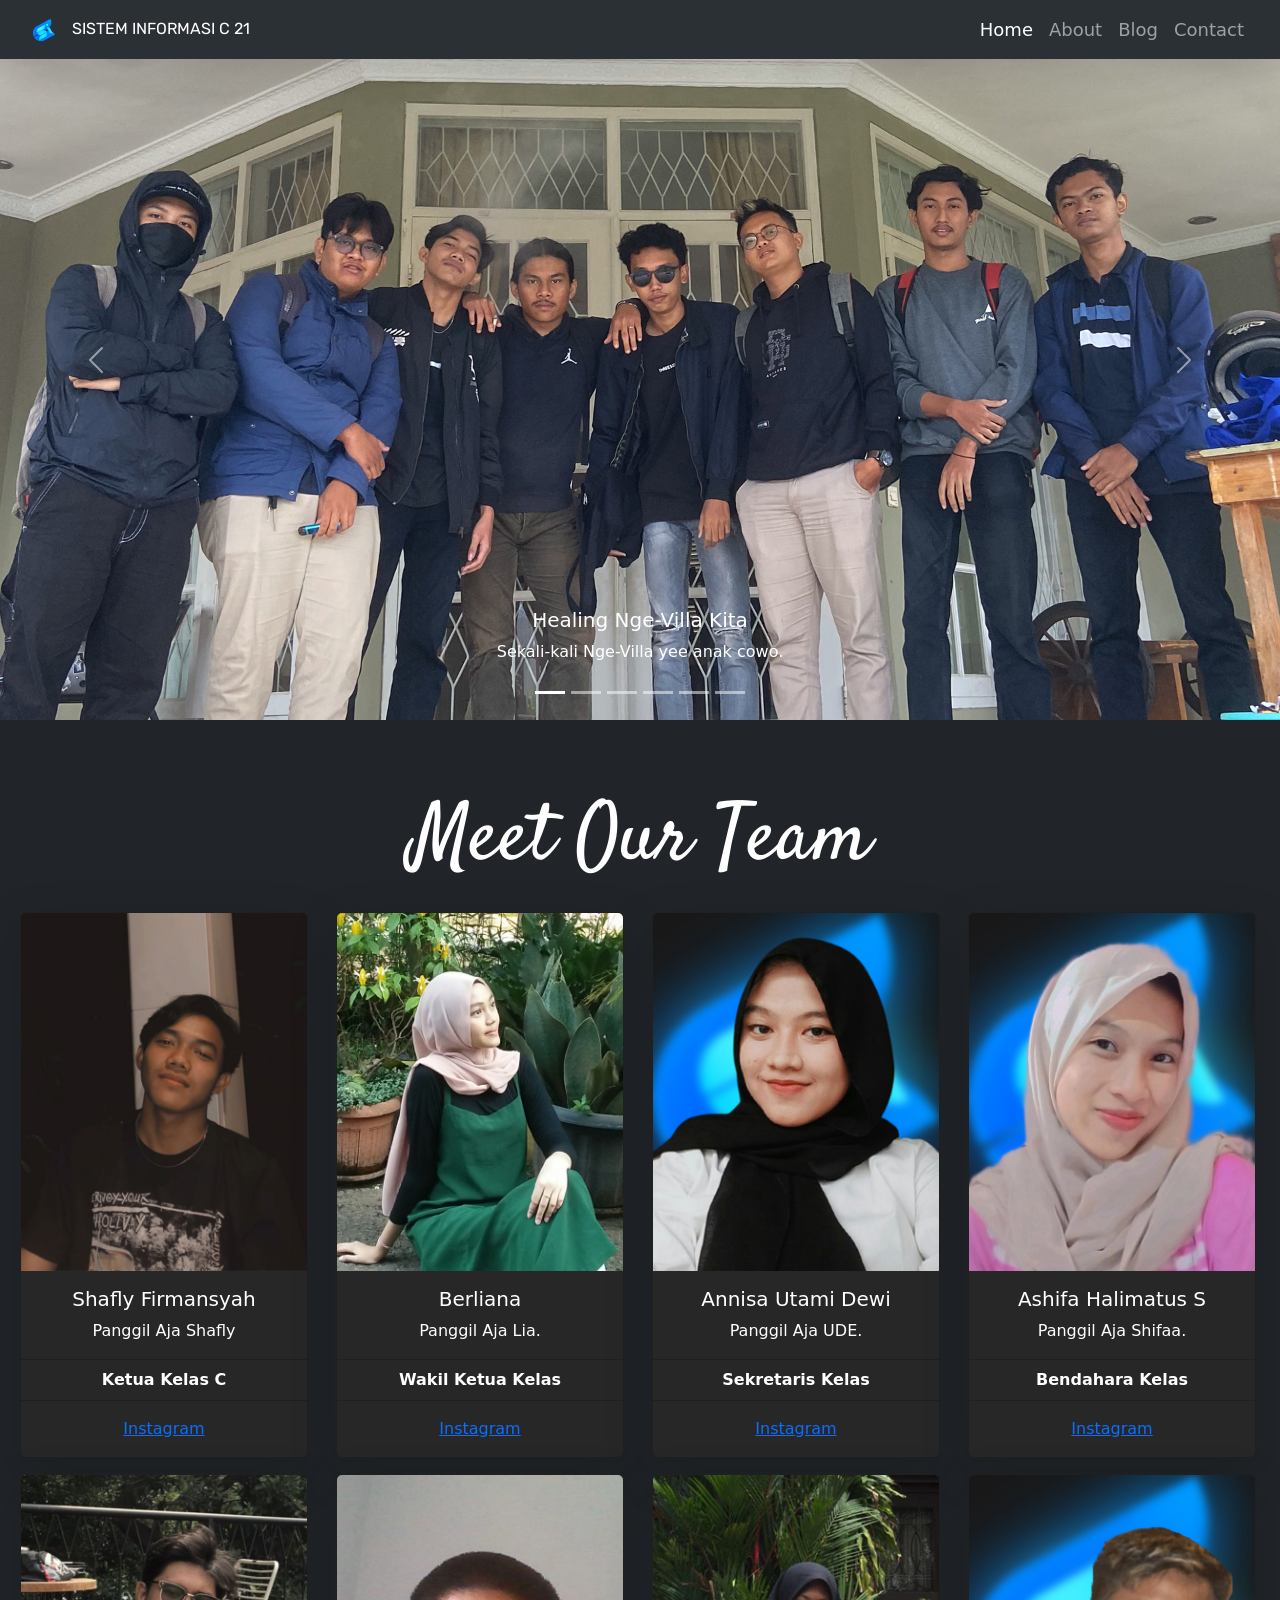
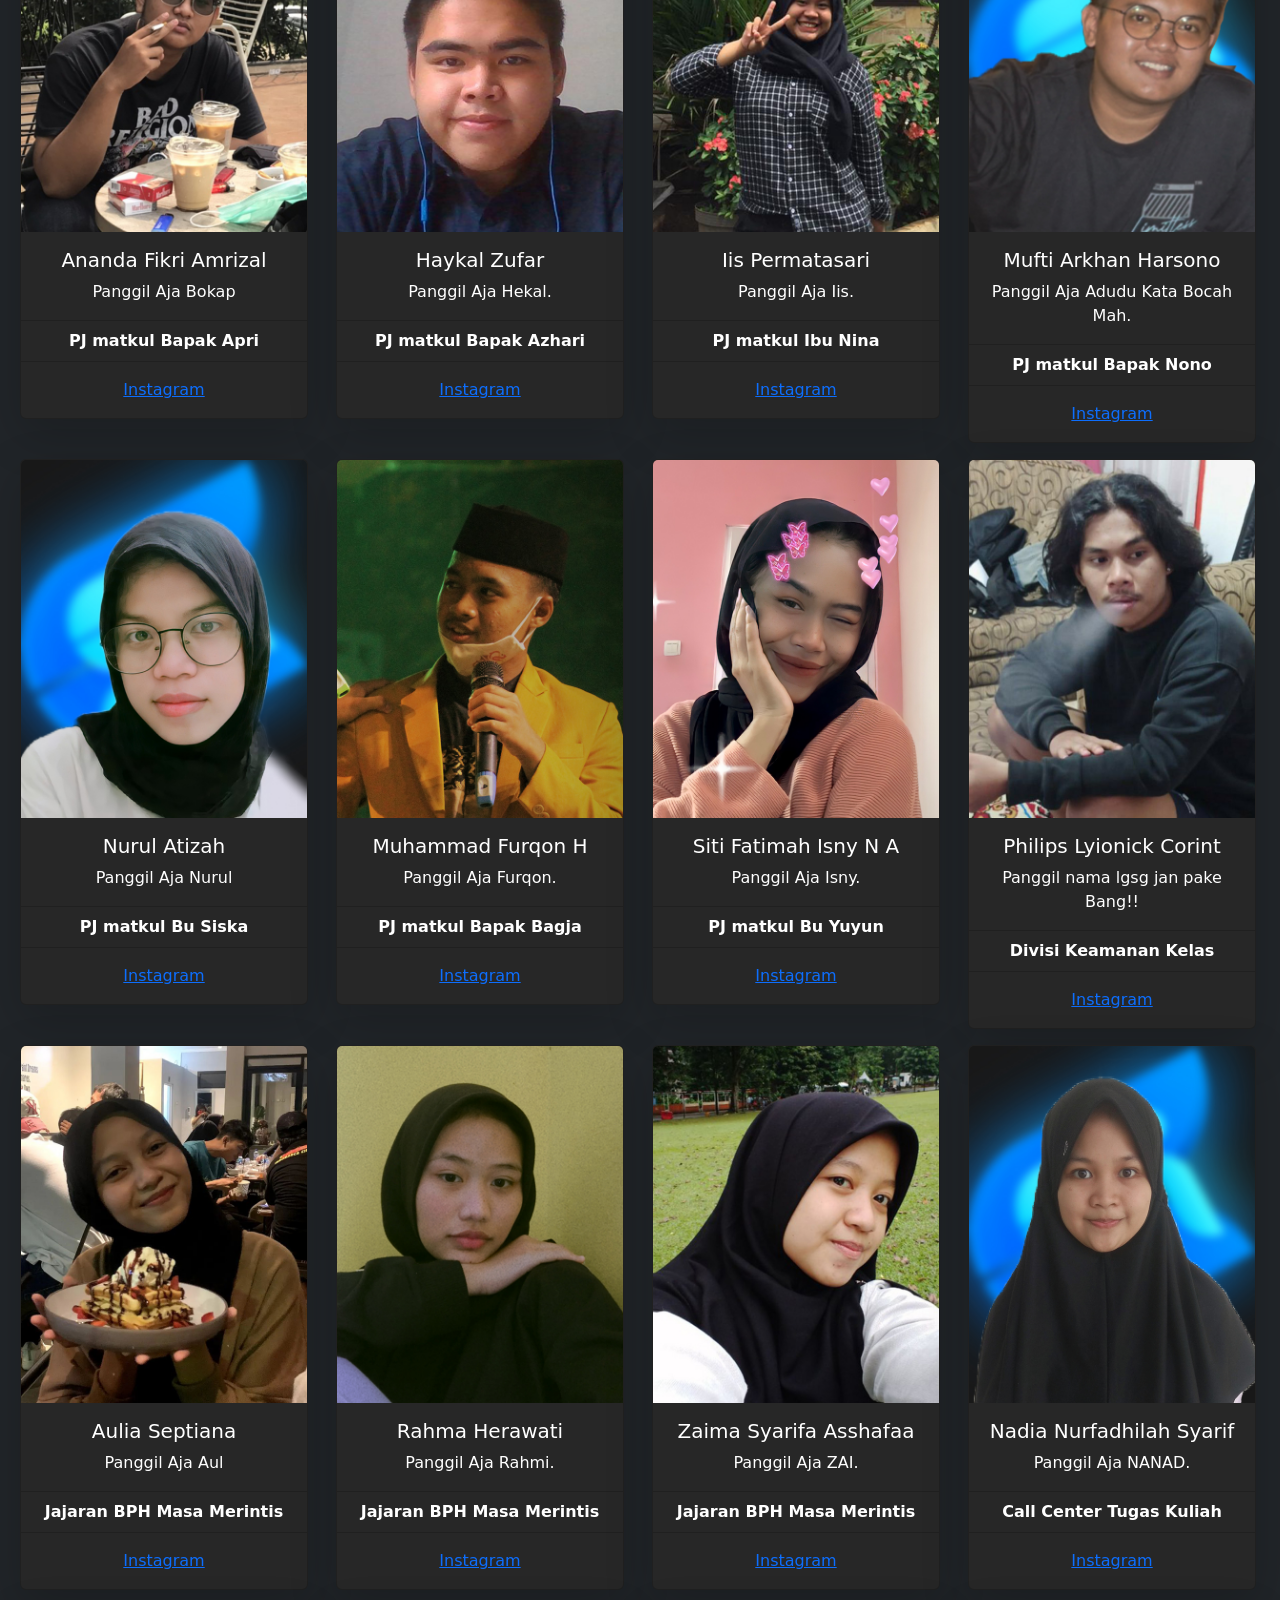
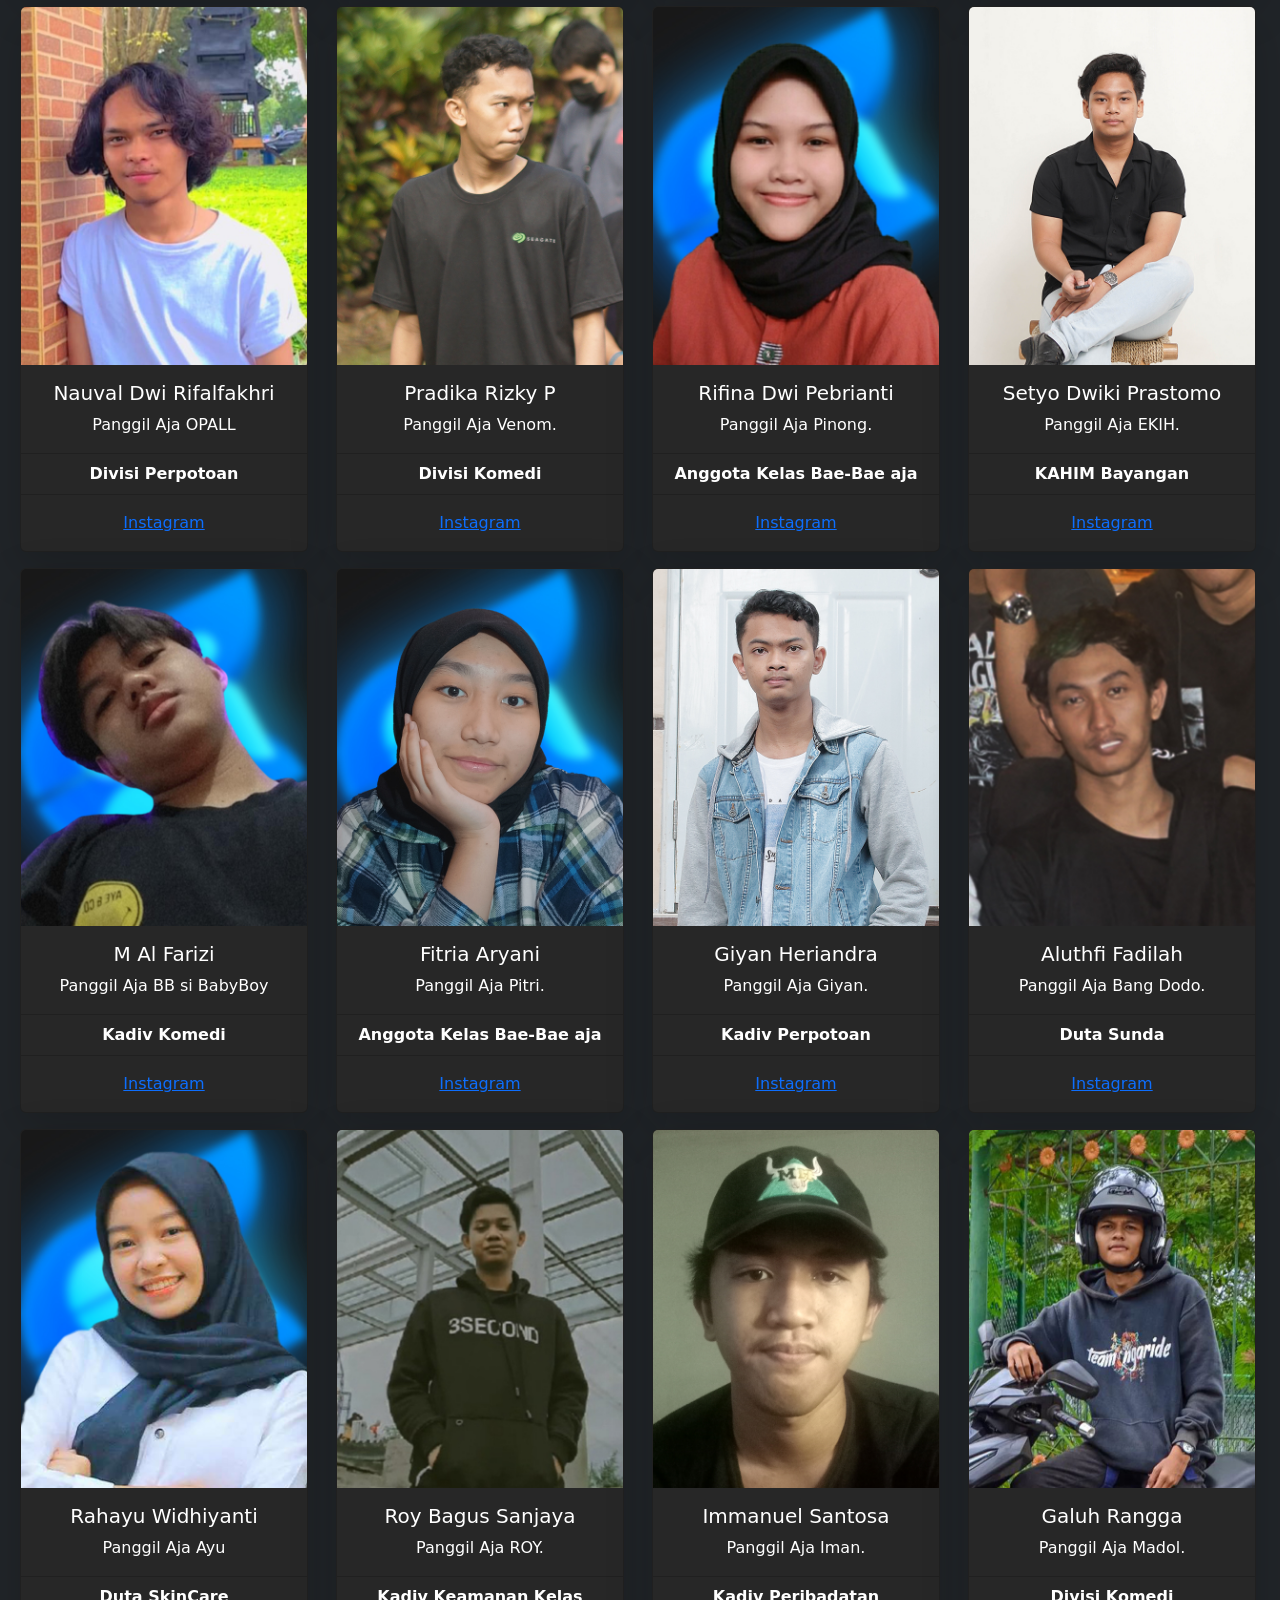
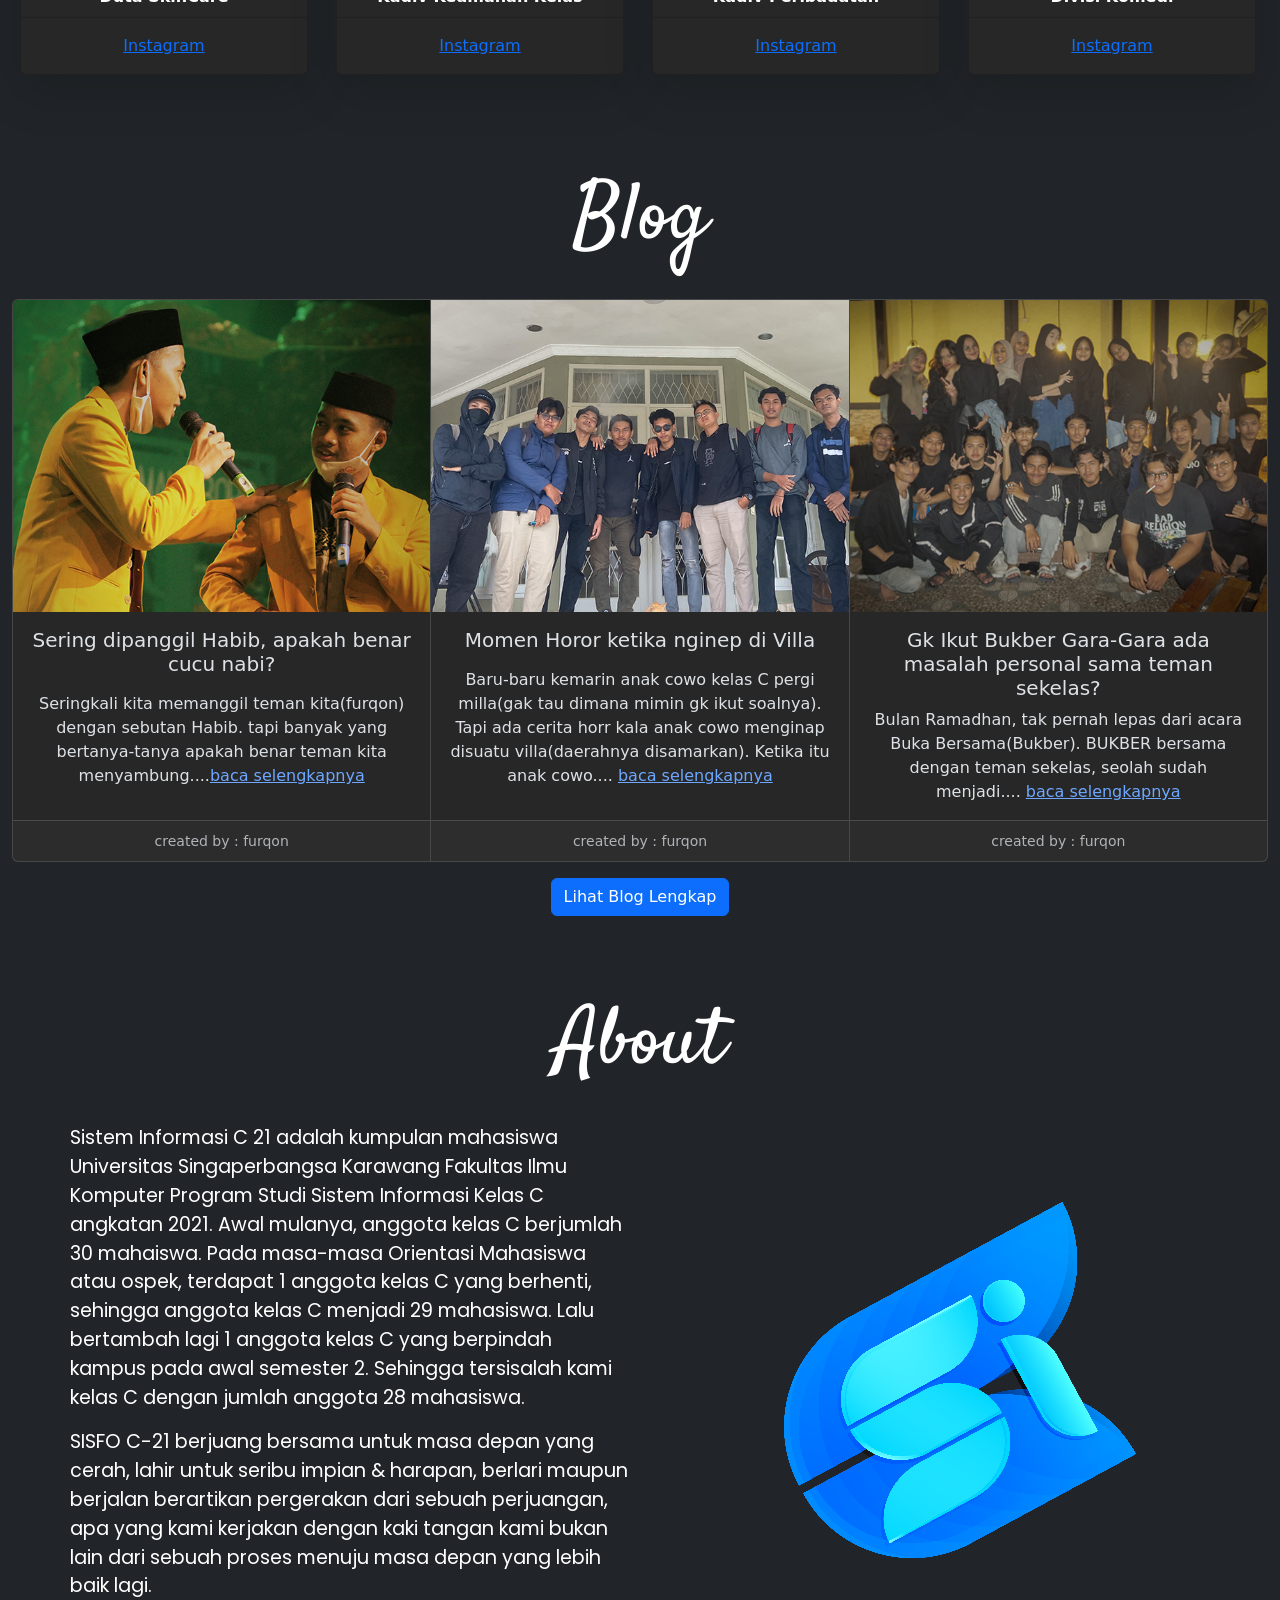
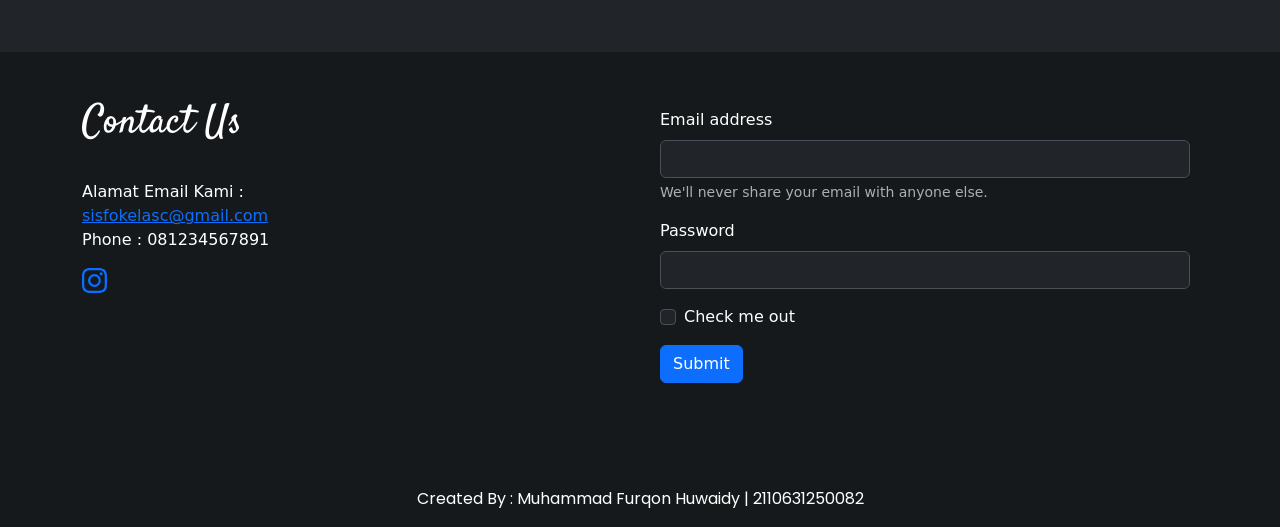
==== index.html @ 3fade098 "Update index.html" ====
<!doctype html>
<html lang="en">

<head>
  <meta charset="utf-8">
  <meta name="viewport" content="width=device-width, initial-scale=1">

  <!-- FAVICON -->
  <!-- <link rel="shortcut icon" href="assets/favicon.ico" type="image/x-icon"> -->
  <link rel="apple-touch-icon" sizes="180x180" href="assets/logo/apple-touch-icon.png">
  <link rel="icon" type="image/png" sizes="32x32" href="assets/logo/favicon-32x32.png">
  <link rel="icon" type="image/png" sizes="16x16" href="assets/logo/favicon-16x16.png">
  <link rel="manifest" href="assets/logo/site.webmanifest">

  <!-- font -->


  <title>SISFO C-21</title>
  <!-- CSS -->
  <link href="https://cdn.jsdelivr.net/npm/bootstrap@5.3.0-alpha3/dist/css/bootstrap.min.css" rel="stylesheet"
    integrity="sha384-KK94CHFLLe+nY2dmCWGMq91rCGa5gtU4mk92HdvYe+M/SXH301p5ILy+dN9+nJOZ" crossorigin="anonymous">
  <link rel="stylesheet" href="style.css">
</head>

<body>
  <!-- navbar -->
  <nav class="navbar navbar-expand-sm fixed-top bg-dark shadow-lg bg-body-tertiary" data-bs-theme="dark">
    <div class="container-fluid mx-3">
      <a class="navbar-brand gap-3" href="#">
        <img src="assets/logo/favicon-32x32.png" width="32" height="32" alt="" style="margin-right: 8px;">
        SISTEM INFORMASI C 21</a>
      <button class="navbar-toggler" type="button" data-bs-toggle="collapse" data-bs-target="#navbarNavAltMarkup"
        aria-controls="navbarNavAltMarkup" aria-expanded="false" aria-label="Toggle navigation">
        <span class="navbar-toggler-icon"></span>
      </button>
      <div class="collapse navbar-collapse" id="navbarNavAltMarkup">
        <div class="navbar-nav ms-auto">
          <a class="nav-link active" aria-current="page" href="index.html">Home</a>
          <a class="nav-link" href="#about">About</a>
          <a class="nav-link" href="#blog">Blog</a>
          <a class="nav-link" href="#contact">Contact</a>
        </div>
      </div>
    </div>
  </nav>

  <!-- HomePage Carousel -->
  <!-- Caroulse -->
  <div id="carouselExampleDark" class="carousel slide">
    <div class="carousel-indicators">
      <button type="button" data-bs-target="#carouselExampleDark" data-bs-slide-to="0" class="active"
        aria-current="true" aria-label="Slide 1"></button>
      <button type="button" data-bs-target="#carouselExampleDark" data-bs-slide-to="1" aria-label="Slide 2"></button>
      <button type="button" data-bs-target="#carouselExampleDark" data-bs-slide-to="2" aria-label="Slide 3"></button>
      <button type="button" data-bs-target="#carouselExampleDark" data-bs-slide-to="3" aria-label="Slide 4"></button>
      <button type="button" data-bs-target="#carouselExampleDark" data-bs-slide-to="4" aria-label="Slide 5"></button>
      <button type="button" data-bs-target="#carouselExampleDark" data-bs-slide-to="5" aria-label="Slide 6"></button>
    </div>
    <div class="carousel-inner">
      <div class="carousel-item active" data-bs-interval="10000">
        <img src="assets/DSC07233.jpg" class="d-block w-100" alt="...">
        <div class="carousel-caption d-none d-md-block">
          <h5>Bukber Kelas C Ramadhan 1444H</h5>
          <p>Jalin Siltaurrahiim di bulan yang suci.</p>
        </div>
      </div>

      <div class="carousel-item active" data-bs-interval="10000">
        <img src="assets/img-1.jpg" class="d-block w-100" alt="...">
        <div class="carousel-caption d-none d-md-block">
          <h5>Healing Nge-Villa Kita</h5>
          <p>Sekali-kali Nge-Villa yee anak cowo.</p>
        </div>
      </div>

      <div class="carousel-item" data-bs-interval="2000">
        <img src="assets/img-4.jpg" class="d-block w-100" alt="...">
        <div class="carousel-caption d-none d-md-block">
          <h5>Inagurasi</h5>
          <p>Hari-hari peng-akraban.</p>
        </div>
      </div>
      <div class="carousel-item">
        <img src="assets/img-3.jpg" class="d-block w-100" alt="...">
        <div class="carousel-caption d-none d-md-block">
          <h5>LKMM</h5>
          <p>Kepemimpinan Setyo Terlihat Pada Hari Itu.</p>
        </div>
      </div>
      <div class="carousel-item">
        <img src="assets/img-5.jpg" class="d-block w-100" alt="...">
        <div class="carousel-caption d-none d-md-block">
          <h5>LKMM</h5>
          <p>Pose Makan Ceritanya.</p>
        </div>
      </div>
      <div class="carousel-item">
        <img src="assets/img-6.jpg" class="d-block w-100" alt="...">
        <div class="carousel-caption d-none d-md-block">
          <h5>Senam Dulu Cees!!</h5>
          <p>Disini Dia(Roy) Sangat Menawan.</p>
        </div>
      </div>
    </div>
    <button class="carousel-control-prev" type="button" data-bs-target="#carouselExampleDark" data-bs-slide="prev">
      <span class="carousel-control-prev-icon" aria-hidden="true"></span>
      <span class="visually-hidden">Previous</span>
    </button>
    <button class="carousel-control-next" type="button" data-bs-target="#carouselExampleDark" data-bs-slide="next">
      <span class="carousel-control-next-icon" aria-hidden="true"></span>
      <span class="visually-hidden">Next</span>
    </button>
  </div>
  <!-- Akhir Carousel -->

  <!-- container jumlah anggota -->
  <div class="py-4 bg-dark text-white text-center">
    <!-- row-1 judul -->
    <div class="row mt-5">
      <div class="col-12">
        <h1 class="headline-font" style="font-size: 80px;">Meet Our Team</h1>
      </div>
    </div>

    <!-- row-2 Baris-1-Photo -->
    <div class="row  m-2">

      <div class="col-md-3 pt-2">
        <div class="card text-white shadow-lg" style="width: 18rem;">
          <img src="assets/shafly.jpg" class="card-img-top" alt="Shafly">
          <div class="card-body">
            <h5 class="card-title">Shafly Firmansyah</h5>
            <p class="card-text">Panggil Aja Shafly</p>
          </div>
          <ul class="list-group list-group-flush">
            <li class="list-group-item text-white"><strong>Ketua Kelas C</strong></li>
          </ul>
          <div class="card-body text-center">
            <a href="https://www.instagram.com/shaflyfrms_/" target="_blank" class="card-link">Instagram</a>
          </div>
        </div>
      </div>

      <div class="col-md-3 pt-2">
        <div class="card text-white shadow-lg" style="width: 18rem;">
          <img src="assets/lia.jpg" class="card-img-top" alt="Lia">
          <div class="card-body">
            <h5 class="card-title">Berliana</h5>
            <p class="card-text">Panggil Aja Lia.</p>
          </div>
          <ul class="list-group list-group-flush">
            <li class="list-group-item text-white"><strong>Wakil Ketua Kelas</strong></li>
          </ul>
          <div class="card-body">
            <a href="https://www.instagram.com/brliaa.na/" target="_blank" class="card-link">Instagram</a>
          </div>
        </div>
      </div>

      <div class="col-md-3 pt-2">
        <div class="card text-white shadow-lg" style="width: 18rem;">
          <img src="assets/ude.jpg" class="card-img-top" alt="ude">
          <div class="card-body">
            <h5 class="card-title">Annisa Utami Dewi</h5>
            <p class="card-text">Panggil Aja UDE.</p>
          </div>
          <ul class="list-group list-group-flush">
            <li class="list-group-item text-white"><strong>Sekretaris Kelas</strong></li>
          </ul>
          <div class="card-body">
            <a href="https://www.instagram.com/annisautmiii/" target="_blank" class="card-link">Instagram</a>
          </div>
        </div>
      </div>

      <div class="col-md-3 pt-2">
        <div class="card text-white shadow-lg" style="width: 18rem;">
          <img src="assets/shifa.jpg" class="card-img-top" alt="ude">
          <div class="card-body">
            <h5 class="card-title">Ashifa Halimatus S</h5>
            <p class="card-text">Panggil Aja Shifaa.</p>
          </div>
          <ul class="list-group list-group-flush">
            <li class="list-group-item text-white"><strong>Bendahara Kelas</strong></li>
          </ul>
          <div class="card-body">
            <a href="https://www.instagram.com/shifahls____/" target="_blank" class="card-link">Instagram</a>
          </div>
        </div>
      </div>




    </div>

    <!-- row 3 Baris-2-Photo -->
    <div class="row  m-2">
      <div class="col-md-3 pt-2">
        <div class="card text-white shadow-lg" style="width: 18rem;">
          <img src="assets/fikri.jpg" class="card-img-top" alt="Shafly">
          <div class="card-body">
            <h5 class="card-title">Ananda Fikri Amrizal</h5>
            <p class="card-text">Panggil Aja Bokap</p>
          </div>
          <ul class="list-group list-group-flush">
            <li class="list-group-item text-white"><strong>PJ matkul Bapak Apri</strong></li>
          </ul>
          <div class="card-body text-center">
            <a href="https://www.instagram.com/anandafikrii.a/" target="_blank" class="card-link">Instagram</a>
          </div>
        </div>
      </div>

      <div class="col-md-3 pt-2">
        <div class="card text-white shadow-lg" style="width: 18rem;">
          <img src="assets/hekal.jpg" class="card-img-top" alt="Lia">
          <div class="card-body">
            <h5 class="card-title">Haykal Zufar</h5>
            <p class="card-text">Panggil Aja Hekal.</p>
          </div>
          <ul class="list-group list-group-flush">
            <li class="list-group-item text-white"><strong>PJ matkul Bapak Azhari</strong></li>
          </ul>
          <div class="card-body">
            <a href="https://www.instagram.com/hzufarr/" target="_blank" class="card-link">Instagram</a>
          </div>
        </div>
      </div>

      <div class="col-md-3 pt-2">
        <div class="card text-white shadow-lg" style="width: 18rem;">
          <img src="assets/iis.jpg" class="card-img-top" alt="ude">
          <div class="card-body">
            <h5 class="card-title">Iis Permatasari</h5>
            <p class="card-text">Panggil Aja Iis.</p>
          </div>
          <ul class="list-group list-group-flush">
            <li class="list-group-item text-white"><strong>PJ matkul Ibu Nina</strong></li>
          </ul>
          <div class="card-body">
            <a href="https://www.instagram.com/_iisps/" target="_blank" class="card-link">Instagram</a>
          </div>
        </div>
      </div>

      <div class="col-md-3 pt-2">
        <div class="card text-white shadow-lg" style="width: 18rem;">
          <img src="assets/mufti.jpg" class="card-img-top" alt="mufti">
          <div class="card-body">
            <h5 class="card-title">Mufti Arkhan Harsono</h5>
            <p class="card-text">Panggil Aja Adudu Kata Bocah Mah.</p>
          </div>
          <ul class="list-group list-group-flush">
            <li class="list-group-item text-white"><strong>PJ matkul Bapak Nono</strong></li>
          </ul>
          <div class="card-body">
            <a href="https://www.instagram.com/muftiarkhan.h/" target="_blank" class="card-link">Instagram</a>
          </div>
        </div>
      </div>

    </div>

    <!-- Row 4 Baris-3-Photo -->
    <div class="row  m-2">

      <div class="col-md-3 pt-2">
        <div class="card text-white shadow-lg" style="width: 18rem;">
          <img src="assets/nurul.jpg" class="card-img-top" alt="nurul">
          <div class="card-body">
            <h5 class="card-title">Nurul Atizah</h5>
            <p class="card-text">Panggil Aja Nurul</p>
          </div>
          <ul class="list-group list-group-flush">
            <li class="list-group-item text-white"><strong>PJ matkul Bu Siska</strong></li>
          </ul>
          <div class="card-body text-center">
            <a href="https://www.instagram.com/nurulatizah_/" target="_blank" class="card-link">Instagram</a>
          </div>
        </div>
      </div>

      <div class="col-md-3 pt-2">
        <div class="card text-white shadow-lg" style="width: 18rem;">
          <img src="assets/furqon.jpg" class="card-img-top" alt="furqon">
          <div class="card-body">
            <h5 class="card-title">Muhammad Furqon H</h5>
            <p class="card-text">Panggil Aja Furqon.</p>
          </div>
          <ul class="list-group list-group-flush">
            <li class="list-group-item text-white"><strong>PJ matkul Bapak Bagja</strong></li>
          </ul>
          <div class="card-body">
            <a href="https://www.instagram.com/brliaa.na/" target="_blank" class="card-link">Instagram</a>
          </div>
        </div>
      </div>

      <div class="col-md-3 pt-2">
        <div class="card text-white shadow-lg" style="width: 18rem;">
          <img src="assets/isny.jpg" class="card-img-top" alt="isny">
          <div class="card-body">
            <h5 class="card-title">Siti Fatimah Isny N A</h5>
            <p class="card-text">Panggil Aja Isny.</p>
          </div>
          <ul class="list-group list-group-flush">
            <li class="list-group-item text-white"><strong>PJ matkul Bu Yuyun</strong></li>
          </ul>
          <div class="card-body">
            <a href="https://www.instagram.com/iz.sny/" target="_blank" class="card-link">Instagram</a>
          </div>
        </div>
      </div>

      <div class="col-md-3 pt-2">
        <div class="card text-white shadow-lg" style="width: 18rem;">
          <img src="assets/pilip.jpg" class="card-img-top" alt="philips">
          <div class="card-body">
            <h5 class="card-title">Philips Lyionick Corint</h5>
            <p class="card-text">Panggil nama lgsg jan pake Bang!!</p>
          </div>
          <ul class="list-group list-group-flush">
            <li class="list-group-item text-white"><strong>Divisi Keamanan Kelas</strong></li>
          </ul>
          <div class="card-body">
            <a href="https://www.instagram.com/philipslyionick/" target="_blank" class="card-link">Instagram</a>
          </div>
        </div>
      </div>

    </div>


    <!-- Row 5 Baris-4-Photo -->
    <div class="row  m-2">

      <div class="col-md-3 pt-2">
        <div class="card text-white shadow-lg" style="width: 18rem;">
          <img src="assets/aul.jpg" class="card-img-top" alt="aul">
          <div class="card-body">
            <h5 class="card-title">Aulia Septiana</h5>
            <p class="card-text">Panggil Aja Aul</p>
          </div>
          <ul class="list-group list-group-flush">
            <li class="list-group-item text-white"><strong>Jajaran BPH Masa Merintis</strong></li>
          </ul>
          <div class="card-body text-center">
            <a href="https://www.instagram.com/auliaasptnaa/" target="_blank" class="card-link">Instagram</a>
          </div>
        </div>
      </div>

      <div class="col-md-3 pt-2">
        <div class="card text-white shadow-lg" style="width: 18rem;">
          <img src="assets/rahma.jpg" class="card-img-top" alt="Rahma">
          <div class="card-body">
            <h5 class="card-title">Rahma Herawati</h5>
            <p class="card-text">Panggil Aja Rahmi.</p>
          </div>
          <ul class="list-group list-group-flush">
            <li class="list-group-item text-white"><strong>Jajaran BPH Masa Merintis</strong></li>
          </ul>
          <div class="card-body">
            <a href="https://www.instagram.com/rahma.her/" target="_blank" class="card-link">Instagram</a>
          </div>
        </div>
      </div>

      <div class="col-md-3 pt-2">
        <div class="card text-white shadow-lg" style="width: 18rem;">
          <img src="assets/zaima.jpg" class="card-img-top" alt="Zaima">
          <div class="card-body">
            <h5 class="card-title">Zaima Syarifa Asshafaa</h5>
            <p class="card-text">Panggil Aja ZAI.</p>
          </div>
          <ul class="list-group list-group-flush">
            <li class="list-group-item text-white"><strong>Jajaran BPH Masa Merintis</strong></li>
          </ul>
          <div class="card-body">
            <a href="https://www.instagram.com/zaima.syarifa/" target="_blank" class="card-link">Instagram</a>
          </div>
        </div>
      </div>

      <div class="col-md-3 pt-2">
        <div class="card text-white shadow-lg" style="width: 18rem;">
          <img src="assets/nadia.jpg" class="card-img-top" alt="nadia">
          <div class="card-body">
            <h5 class="card-title">Nadia Nurfadhilah Syarif</h5>
            <p class="card-text">Panggil Aja NANAD.</p>
          </div>
          <ul class="list-group list-group-flush">
            <li class="list-group-item text-white"><strong>Call Center Tugas Kuliah</strong></li>
          </ul>
          <div class="card-body">
            <a href="https://www.instagram.com/nadiasyarif2/" target="_blank" class="card-link">Instagram</a>
          </div>
        </div>
      </div>

    </div>


    <!-- Row 6 Baris-5-Photo -->
    <div class="row  m-2">

      <div class="col-md-3 pt-2">
        <div class="card text-white shadow-lg" style="width: 18rem;">
          <img src="assets/opal.jpg" class="card-img-top" alt="nauval">
          <div class="card-body">
            <h5 class="card-title">Nauval Dwi Rifalfakhri</h5>
            <p class="card-text">Panggil Aja OPALL</p>
          </div>
          <ul class="list-group list-group-flush">
            <li class="list-group-item text-white"><strong>Divisi Perpotoan</strong></li>
          </ul>
          <div class="card-body text-center">
            <a href="https://www.instagram.com/ovaldwi/" target="_blank" class="card-link">Instagram</a>
          </div>
        </div>
      </div>

      <div class="col-md-3 pt-2">
        <div class="card text-white shadow-lg" style="width: 18rem;">
          <img src="assets/dika.jpg" class="card-img-top" alt="Dika">
          <div class="card-body">
            <h5 class="card-title">Pradika Rizky P</h5>
            <p class="card-text">Panggil Aja Venom.</p>
          </div>
          <ul class="list-group list-group-flush">
            <li class="list-group-item text-white"><strong>Divisi Komedi</strong></li>
          </ul>
          <div class="card-body">
            <a href="https://www.instagram.com/pradikarzky/" target="_blank" class="card-link">Instagram</a>
          </div>
        </div>
      </div>

      <div class="col-md-3 pt-2">
        <div class="card text-white shadow-lg" style="width: 18rem;">
          <img src="assets/fina.jpg" class="card-img-top" alt="pinong">
          <div class="card-body">
            <h5 class="card-title">Rifina Dwi Pebrianti</h5>
            <p class="card-text">Panggil Aja Pinong.</p>
          </div>
          <ul class="list-group list-group-flush">
            <li class="list-group-item text-white"><strong>Anggota Kelas Bae-Bae aja</strong></li>
          </ul>
          <div class="card-body">
            <a href="https://www.instagram.com/vianaarf/" target="_blank" class="card-link">Instagram</a>
          </div>
        </div>
      </div>

      <div class="col-md-3 pt-2">
        <div class="card text-white shadow-lg" style="width: 18rem;">
          <img src="assets/eki.jpg" class="card-img-top" alt="eki">
          <div class="card-body">
            <h5 class="card-title">Setyo Dwiki Prastomo</h5>
            <p class="card-text">Panggil Aja EKIH.</p>
          </div>
          <ul class="list-group list-group-flush">
            <li class="list-group-item text-white"><strong>KAHIM Bayangan</strong></li>
          </ul>
          <div class="card-body">
            <a href="https://www.instagram.com/ekiiprastomo/" target="_blank" class="card-link">Instagram</a>
          </div>
        </div>
      </div>

    </div>


    <!-- Row 7 Baris-6-Photo -->
    <div class="row  m-2">

      <div class="col-md-3 pt-2">
        <div class="card text-white shadow-lg" style="width: 18rem;">
          <img src="assets/fizi.jpg" class="card-img-top" alt="fizi">
          <div class="card-body">
            <h5 class="card-title">M Al Farizi</h5>
            <p class="card-text">Panggil Aja BB si BabyBoy</p>
          </div>
          <ul class="list-group list-group-flush">
            <li class="list-group-item text-white"><strong>Kadiv Komedi</strong></li>
          </ul>
          <div class="card-body text-center">
            <a href="https://www.instagram.com/whosfarizi/" target="_blank" class="card-link">Instagram</a>
          </div>
        </div>
      </div>

      <div class="col-md-3 pt-2">
        <div class="card text-white shadow-lg" style="width: 18rem;">
          <img src="assets/fitri.jpg" class="card-img-top" alt="fitri">
          <div class="card-body">
            <h5 class="card-title">Fitria Aryani</h5>
            <p class="card-text">Panggil Aja Pitri.</p>
          </div>
          <ul class="list-group list-group-flush">
            <li class="list-group-item text-white"><strong>Anggota Kelas Bae-Bae aja</strong></li>
          </ul>
          <div class="card-body">
            <a href="https://www.instagram.com/fitriaaryani_/" target="_blank" class="card-link">Instagram</a>
          </div>
        </div>
      </div>

      <div class="col-md-3 pt-2">
        <div class="card text-white shadow-lg" style="width: 18rem;">
          <img src="assets/giyan.jpg" class="card-img-top" alt="giyan">
          <div class="card-body">
            <h5 class="card-title">Giyan Heriandra</h5>
            <p class="card-text">Panggil Aja Giyan.</p>
          </div>
          <ul class="list-group list-group-flush">
            <li class="list-group-item text-white"><strong>Kadiv Perpotoan</strong></li>
          </ul>
          <div class="card-body">
            <a href="https://www.instagram.com/giyanhs/" target="_blank" class="card-link">Instagram</a>
          </div>
        </div>
      </div>

      <div class="col-md-3 pt-2">
        <div class="card text-white shadow-lg" style="width: 18rem;">
          <img src="assets/alutfi.jpg" class="card-img-top" alt="alutfi">
          <div class="card-body">
            <h5 class="card-title">Aluthfi Fadilah</h5>
            <p class="card-text">Panggil Aja Bang Dodo.</p>
          </div>
          <ul class="list-group list-group-flush">
            <li class="list-group-item text-white"><strong>Duta Sunda</strong></li>
          </ul>
          <div class="card-body">
            <a href="https://www.instagram.com/aluthfif_/" target="_blank" class="card-link">Instagram</a>
          </div>
        </div>
      </div>

    </div>

    <!-- Row 8 Baris-7-Photo -->
    <div class="row  m-2">

      <div class="col-md-3 pt-2">
        <div class="card text-white shadow-lg" style="width: 18rem;">
          <img src="assets/ayu.jpg" class="card-img-top" alt="rahayu">
          <div class="card-body">
            <h5 class="card-title">Rahayu Widhiyanti</h5>
            <p class="card-text">Panggil Aja Ayu</p>
          </div>
          <ul class="list-group list-group-flush">
            <li class="list-group-item text-white"><strong>Duta SkinCare</strong></li>
          </ul>
          <div class="card-body text-center">
            <a href="https://www.instagram.com/raraadhyn/" target="_blank" class="card-link">Instagram</a>
          </div>
        </div>
      </div>

      <div class="col-md-3 pt-2">
        <div class="card text-white shadow-lg" style="width: 18rem;">
          <img src="assets/roy.jpg" class="card-img-top" alt="Roy">
          <div class="card-body">
            <h5 class="card-title">Roy Bagus Sanjaya</h5>
            <p class="card-text">Panggil Aja ROY.</p>
          </div>
          <ul class="list-group list-group-flush">
            <li class="list-group-item text-white"><strong>Kadiv Keamanan Kelas</strong></li>
          </ul>
          <div class="card-body">
            <a href="https://www.instagram.com/brliaa.na/" target="_blank" class="card-link">Instagram</a>
          </div>
        </div>
      </div>

      <div class="col-md-3 pt-2">
        <div class="card text-white shadow-lg" style="width: 18rem;">
          <img src="assets/iman.jpg" class="card-img-top" alt="iman">
          <div class="card-body">
            <h5 class="card-title">Immanuel Santosa</h5>
            <p class="card-text">Panggil Aja Iman.</p>
          </div>
          <ul class="list-group list-group-flush">
            <li class="list-group-item text-white"><strong>Kadiv Peribadatan</strong></li>
          </ul>
          <div class="card-body">
            <a href="https://www.instagram.com/elnuel_/" target="_blank" class="card-link">Instagram</a>
          </div>
        </div>
      </div>

      <div class="col-md-3 pt-2">
        <div class="card text-white shadow-lg" style="width: 18rem;">
          <img src="assets/galuh.jpg" class="card-img-top" alt="galuh">
          <div class="card-body">
            <h5 class="card-title">Galuh Rangga</h5>
            <p class="card-text">Panggil Aja Madol.</p>
          </div>
          <ul class="list-group list-group-flush">
            <li class="list-group-item text-white"><strong>Divisi Komedi</strong></li>
          </ul>
          <div class="card-body">
            <a href="https://www.instagram.com/galuhrg_/" target="_blank" class="card-link">Instagram</a>
          </div>
        </div>
      </div>




    </div>

  </div>
  <!-- Akhir Meet Our Team -->

  <!-- BLOG -->
  <div class="container-fluid text-center text-white blog bg-body py-6" data-bs-theme="dark" id="blog">
    <h1 class="headline-font" style="font-size: 80px;">Blog</h1>

    <div class="card-group pt-4">
      <div class="card">
        <img src="assets/blog-1.jpg" class="card-img-top" alt="...">
        <div class="card-body">
          <h5 class="card-title pb-2">Sering dipanggil Habib, apakah benar cucu nabi?</h5>
          <p class="card-text">Seringkali kita memanggil teman kita(furqon) dengan sebutan Habib. tapi banyak
            yang bertanya-tanya apakah benar teman kita menyambung....<a href="#">baca selengkapnya</a>
          </p>
        </div>
        <div class="card-footer">
          <small class="text-body-secondary">created by : furqon</small>
        </div>
      </div>
      <div class="card">
        <img src="assets/blog-2.jpg" class="card-img-top" alt="...">
        <div class="card-body">
          <h5 class="card-title pb-2">Momen Horor ketika nginep di Villa</h5>
          <p class="card-text">Baru-baru kemarin anak cowo kelas C pergi milla(gak tau dimana mimin gk ikut soalnya).
            Tapi ada cerita horr kala anak cowo menginap disuatu villa(daerahnya disamarkan). Ketika itu anak cowo....
            <a href="#">baca selengkapnya</a>
          </p>
        </div>
        <div class="card-footer">
          <small class="text-body-secondary">created by : furqon</small>
        </div>
      </div>
      <div class="card">
        <img src="assets/blog-3.jpg" class="card-img-top" alt="...">
        <div class="card-body">
          <h5 class="card-title">Gk Ikut Bukber Gara-Gara ada masalah personal sama teman sekelas?</h5>
          <p class="card-text">Bulan Ramadhan, tak pernah lepas dari acara Buka Bersama(Bukber). BUKBER bersama dengan
            teman sekelas, seolah sudah menjadi.... <a href="#">baca selengkapnya</a></p>
        </div>
        <div class="card-footer">
          <small class="text-body-secondary">created by : furqon</small>
        </div>
      </div>
    </div>
    <div class="col-12 flex-md-row pt-3">
      <button type="button" class="btn btn-primary">Lihat Blog Lengkap</button>
    </div>
  </div>
  <!-- Akhir Blog -->

  <!-- About -->
  <div class="container-fluid py-6 text-center text-white bg-body" data-bs-theme="dark" id="about">
    <h1 class="headline-font" style="font-size: 80px;">About</h1>
    <div class="row pt-4">
      <div class="col-6">
        <p class="about-text">
          Sistem Informasi C 21 adalah kumpulan mahasiswa Universitas Singaperbangsa Karawang Fakultas Ilmu Komputer
          Program Studi Sistem Informasi Kelas C angkatan 2021. Awal mulanya, anggota kelas C berjumlah 30 mahaiswa.
          Pada masa-masa Orientasi Mahasiswa atau ospek, terdapat 1 anggota kelas C yang berhenti, sehingga anggota
          kelas C menjadi 29 mahasiswa. Lalu bertambah lagi 1 anggota kelas C yang berpindah kampus pada awal
          semester 2. Sehingga tersisalah kami kelas C dengan jumlah anggota 28 mahasiswa.
        </p>
        <p class="about-text">
          SISFO C-21 berjuang bersama untuk masa depan yang cerah, lahir untuk seribu impian & harapan, berlari maupun
          berjalan berartikan pergerakan dari sebuah perjuangan, apa yang kami kerjakan dengan kaki tangan kami bukan
          lain dari sebuah proses menuju masa depan yang lebih baik lagi.
        </p>
      </div>
      <div class="col-6">
        <img src="assets/logo/android-chrome-512x512.png" alt="">
      </div>
    </div>
  </div>
  <!-- Akhir About -->


  <!-- Footer -->
  <footer class="footer" id="contact">
    <div class="container pt-5">
      <div class="row">
        <div class="col-6 text-white">
          <h1 class="headline-font">
            Contact Us
          </h1>
          <br>
          <p class="contact-text">
            Alamat Email Kami : <br>
            <a href="mailto:sisfokelasc@gmail.com">sisfokelasc@gmail.com</a><br>
            Phone : 081234567891

          </p>
          <a href="https://www.instagram.com/sisteminformasi_c21/" target="_blank" rel="noopener noreferrer">

            <svg xmlns="http://www.w3.org/2000/svg" width="25" height="25" fill="currentColor" class="bi bi-instagram"
              viewBox="0 0 16 16">
              <path
                d="M8 0C5.829 0 5.556.01 4.703.048 3.85.088 3.269.222 2.76.42a3.917 3.917 0 0 0-1.417.923A3.927 3.927 0 0 0 .42 2.76C.222 3.268.087 3.85.048 4.7.01 5.555 0 5.827 0 8.001c0 2.172.01 2.444.048 3.297.04.852.174 1.433.372 1.942.205.526.478.972.923 1.417.444.445.89.719 1.416.923.51.198 1.09.333 1.942.372C5.555 15.99 5.827 16 8 16s2.444-.01 3.298-.048c.851-.04 1.434-.174 1.943-.372a3.916 3.916 0 0 0 1.416-.923c.445-.445.718-.891.923-1.417.197-.509.332-1.09.372-1.942C15.99 10.445 16 10.173 16 8s-.01-2.445-.048-3.299c-.04-.851-.175-1.433-.372-1.941a3.926 3.926 0 0 0-.923-1.417A3.911 3.911 0 0 0 13.24.42c-.51-.198-1.092-.333-1.943-.372C10.443.01 10.172 0 7.998 0h.003zm-.717 1.442h.718c2.136 0 2.389.007 3.232.046.78.035 1.204.166 1.486.275.373.145.64.319.92.599.28.28.453.546.598.92.11.281.24.705.275 1.485.039.843.047 1.096.047 3.231s-.008 2.389-.047 3.232c-.035.78-.166 1.203-.275 1.485a2.47 2.47 0 0 1-.599.919c-.28.28-.546.453-.92.598-.28.11-.704.24-1.485.276-.843.038-1.096.047-3.232.047s-2.39-.009-3.233-.047c-.78-.036-1.203-.166-1.485-.276a2.478 2.478 0 0 1-.92-.598 2.48 2.48 0 0 1-.6-.92c-.109-.281-.24-.705-.275-1.485-.038-.843-.046-1.096-.046-3.233 0-2.136.008-2.388.046-3.231.036-.78.166-1.204.276-1.486.145-.373.319-.64.599-.92.28-.28.546-.453.92-.598.282-.11.705-.24 1.485-.276.738-.034 1.024-.044 2.515-.045v.002zm4.988 1.328a.96.96 0 1 0 0 1.92.96.96 0 0 0 0-1.92zm-4.27 1.122a4.109 4.109 0 1 0 0 8.217 4.109 4.109 0 0 0 0-8.217zm0 1.441a2.667 2.667 0 1 1 0 5.334 2.667 2.667 0 0 1 0-5.334z" />
            </svg>
          </a>
        </div>
        <div class="col-6">
          <form class="p-2" data-bs-theme="dark">
            <div class="mb-3">
              <label for="exampleInputEmail1" class="form-label text-white">Email address</label>
              <input type="email" class="form-control" id="exampleInputEmail1" aria-describedby="emailHelp">
              <div id="emailHelp" class="form-text">We'll never share your email with anyone else.</div>
            </div>
            <div class="mb-3">
              <label for="exampleInputPassword1" class="form-label text-white">Password</label>
              <input type="password" class="form-control" id="exampleInputPassword1">
            </div>
            <div class="mb-3 form-check">
              <input type="checkbox" class="form-check-input" id="exampleCheck1">
              <label class="form-check-label text-white" for="exampleCheck1">Check me out</label>
            </div>
            <button type="submit" class="btn btn-primary">Submit</button>
          </form>
        </div>
      </div>

      <div class="row pt-5">
        <div class="col">
          <p class="text-white paragraf text-center pt-5">Created By : Muhammad Furqon Huwaidy | 2110631250082</p>
        </div>
      </div>
    </div>
  </footer>
  <!-- Akhir Footer -->



  <!-- JS -->
  <script src="https://cdn.jsdelivr.net/npm/bootstrap@5.3.0-alpha3/dist/js/bootstrap.bundle.min.js"
    integrity="sha384-ENjdO4Dr2bkBIFxQpeoTz1HIcje39Wm4jDKdf19U8gI4ddQ3GYNS7NTKfAdVQSZe"
    crossorigin="anonymous"></script>
  <script src="https://cdn.jsdelivr.net/npm/@popperjs/core@2.11.7/dist/umd/popper.min.js"
    integrity="sha384-zYPOMqeu1DAVkHiLqWBUTcbYfZ8osu1Nd6Z89ify25QV9guujx43ITvfi12/QExE"
    crossorigin="anonymous"></script>
  <script src="https://cdn.jsdelivr.net/npm/bootstrap@5.3.0-alpha3/dist/js/bootstrap.min.js"
    integrity="sha384-Y4oOpwW3duJdCWv5ly8SCFYWqFDsfob/3GkgExXKV4idmbt98QcxXYs9UoXAB7BZ"
    crossorigin="anonymous"></script>
</body>

</html>
---- style.css ----
@import url("https://fonts.googleapis.com/css2?family=Rubik:wght@500&display=swap");
@import url("https://fonts.googleapis.com/css2?family=Hanken+Grotesk:wght@500&display=swap");
@import url("https://fonts.googleapis.com/css2?family=Instrument+Serif:ital@1&display=swap");
@import url("https://fonts.googleapis.com/css2?family=Satisfy&display=swap");
@import url("https://fonts.googleapis.com/css2?family=Poppins:ital,wght@0,500;1,500&display=swap");

/* Option 2: Import via CSS */
@import url("https://cdn.jsdelivr.net/npm/bootstrap-icons@1.3.0/font/bootstrap-icons.css");

* {
  box-sizing: border-box;
}

.paragraf {
  font-family: "Poppins", sans-serif;
}

body {
  background-color: rgb(22, 25, 27);
}

/* .blog {
  background-color: rgb(31, 34, 38);
} */

.navbar-brand {
  font-family: "Rubik", sans-serif;
  font-size: medium;
}

.nav-link {
  font-size: large;
}

.intro {
  margin-top: 80px;
  color: aliceblue;
}

.headline {
  padding-top: 100px;
}

.card,
.list-group-item {
  background-color: rgb(39, 39, 39);
}

.about-text {
  font-family: "Poppins", sans-serif;
  font-size: 1.2em;
  text-align: left;
  padding-left: 3em;
}

.headline-font {
  font-family: "Satisfy", cursive;
}

.py-6 {
  padding-top: 4em;
  padding-bottom: 1em;
  /* margin-bottom: 1em; */
}
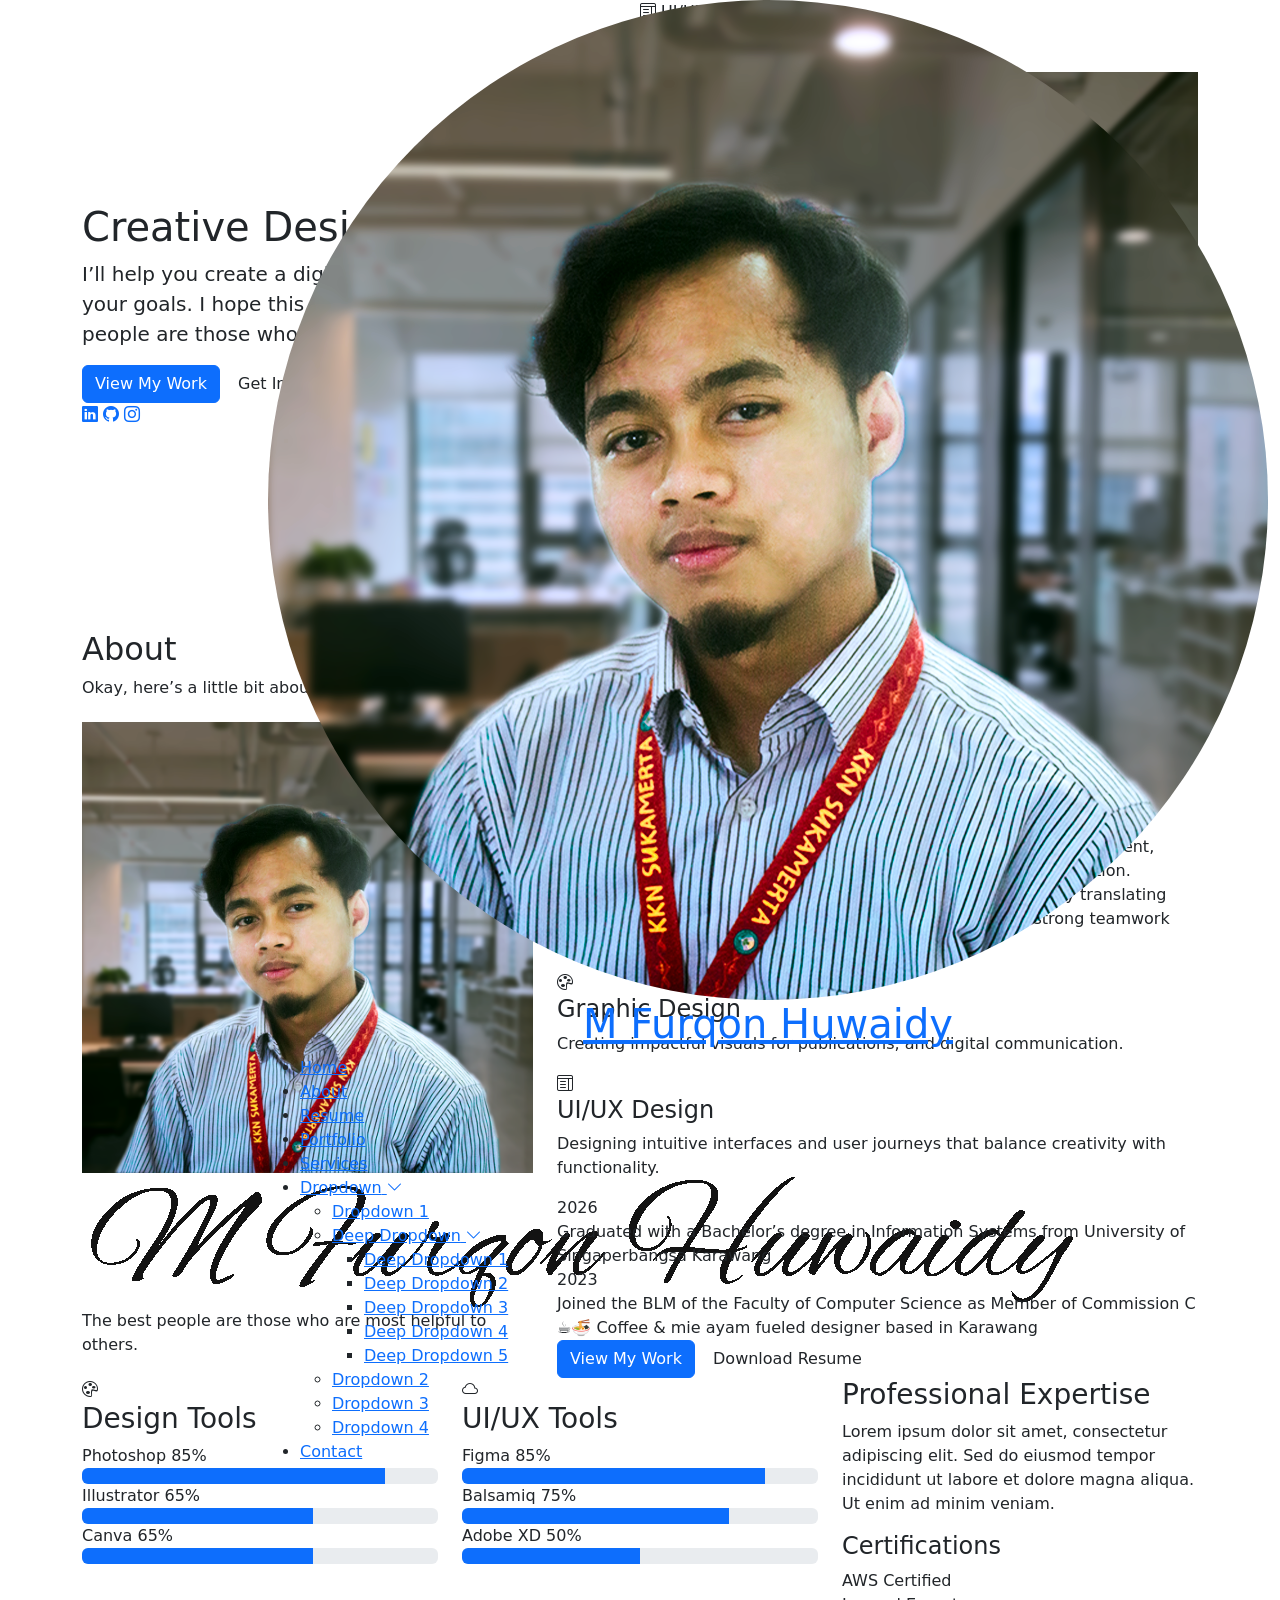
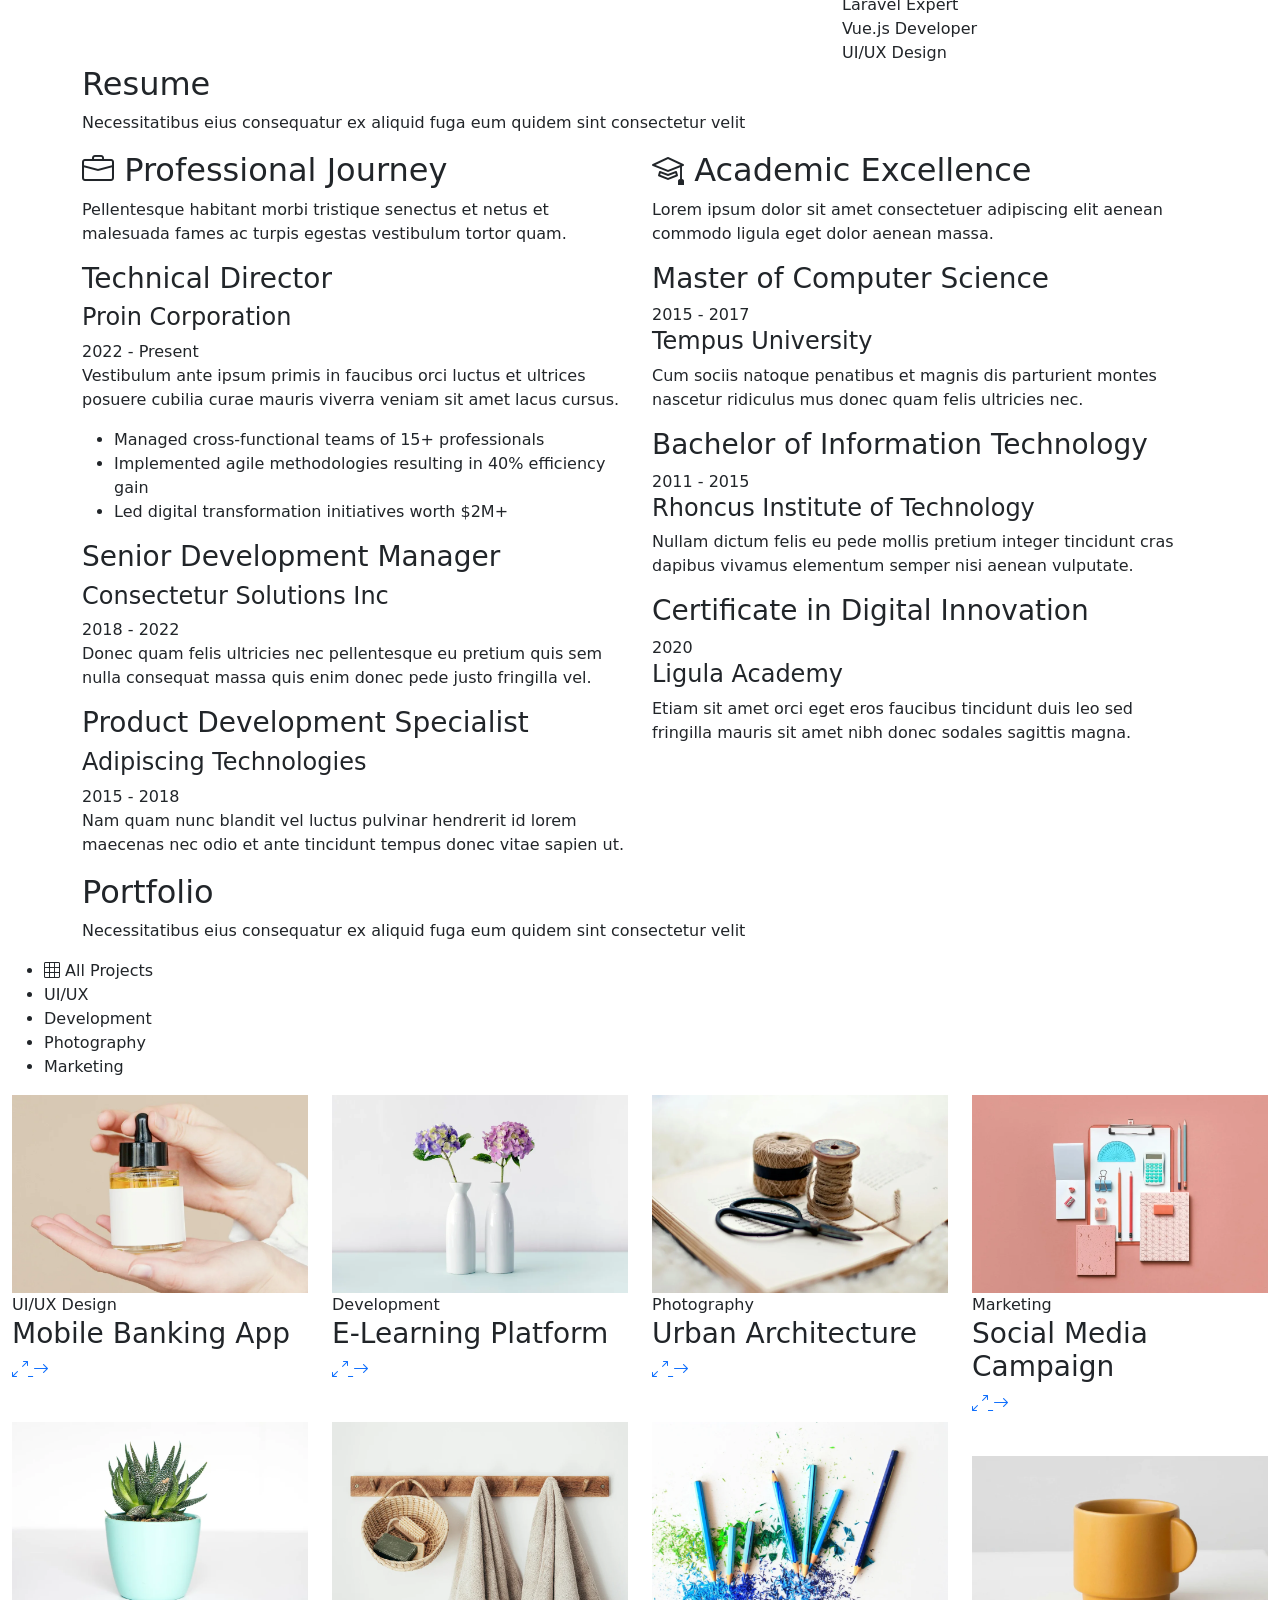
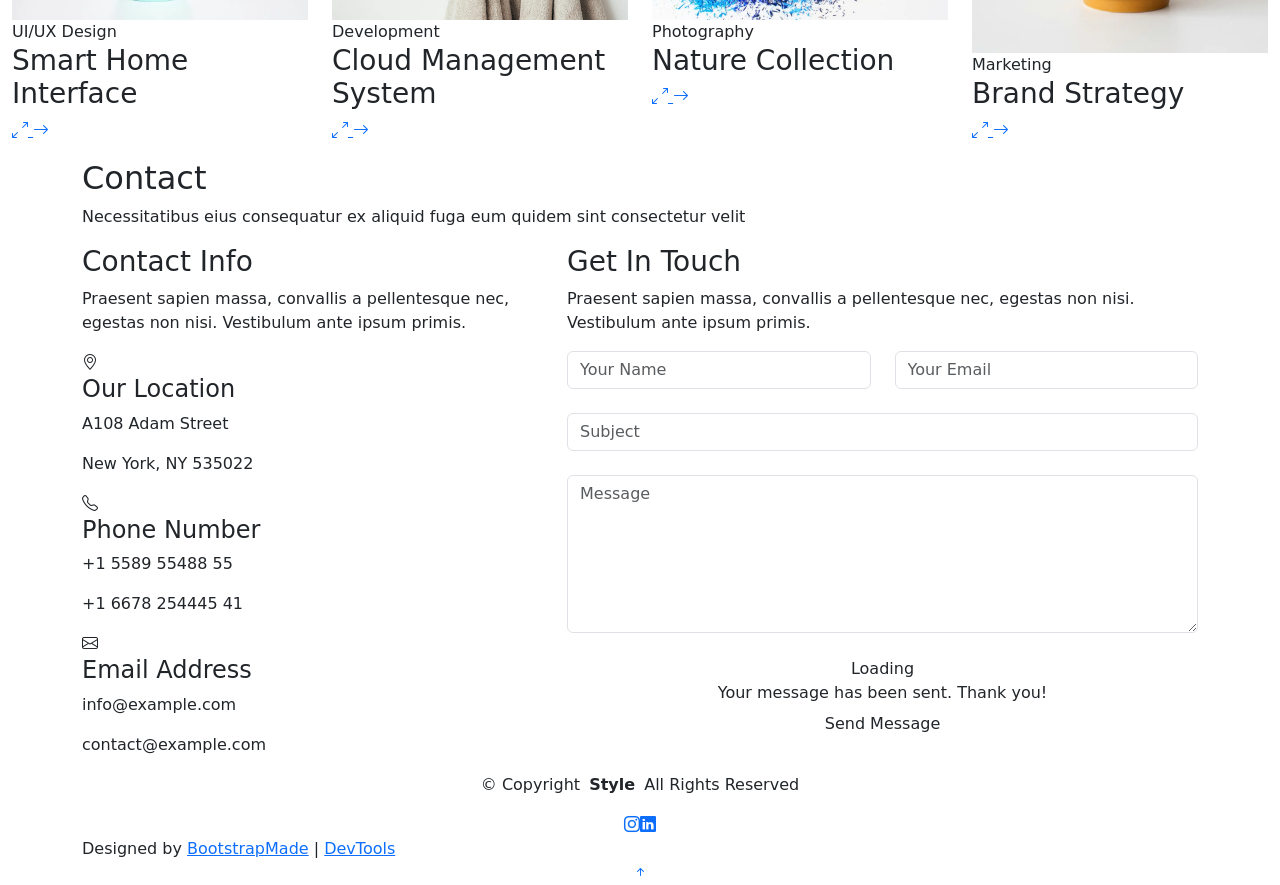
==== commit 0c104ece: "init resume" ====
--- a/index.html
+++ b/index.html
@@ -1,760 +1,892 @@
-<!doctype html>
-<html lang="en">
-
-<head>
-  <meta charset="utf-8">
-  <meta name="viewport" content="width=device-width, initial-scale=1">
-
-  <!-- FAVICON -->
-  <!-- <link rel="shortcut icon" href="assets/favicon.ico" type="image/x-icon"> -->
-  <link rel="apple-touch-icon" sizes="180x180" href="assets/logo/apple-touch-icon.png">
-  <link rel="icon" type="image/png" sizes="32x32" href="assets/logo/favicon-32x32.png">
-  <link rel="icon" type="image/png" sizes="16x16" href="assets/logo/favicon-16x16.png">
-  <link rel="manifest" href="assets/logo/site.webmanifest">
-
-  <!-- font -->
-
-
-  <title>SISFO C-21</title>
-  <!-- CSS -->
-  <link href="https://cdn.jsdelivr.net/npm/bootstrap@5.3.0-alpha3/dist/css/bootstrap.min.css" rel="stylesheet"
-    integrity="sha384-KK94CHFLLe+nY2dmCWGMq91rCGa5gtU4mk92HdvYe+M/SXH301p5ILy+dN9+nJOZ" crossorigin="anonymous">
-  <link rel="stylesheet" href="style.css">
-</head>
-
-<body>
-  <!-- navbar -->
-  <nav class="navbar navbar-expand-sm fixed-top bg-dark shadow-lg bg-body-tertiary" data-bs-theme="dark">
-    <div class="container-fluid mx-3">
-      <a class="navbar-brand gap-3" href="#">
-        <img src="assets/logo/favicon-32x32.png" width="32" height="32" alt="" style="margin-right: 8px;">
-        SISTEM INFORMASI C 21</a>
-      <button class="navbar-toggler" type="button" data-bs-toggle="collapse" data-bs-target="#navbarNavAltMarkup"
-        aria-controls="navbarNavAltMarkup" aria-expanded="false" aria-label="Toggle navigation">
-        <span class="navbar-toggler-icon"></span>
-      </button>
-      <div class="collapse navbar-collapse" id="navbarNavAltMarkup">
-        <div class="navbar-nav ms-auto">
-          <a class="nav-link active" aria-current="page" href="index.html">Home</a>
-          <a class="nav-link" href="#about">About</a>
-          <a class="nav-link" href="#blog">Blog</a>
-          <a class="nav-link" href="#contact">Contact</a>
-        </div>
-      </div>
-    </div>
-  </nav>
-
-  <!-- HomePage Carousel -->
-  <!-- Caroulse -->
-  <div id="carouselExampleDark" class="carousel slide">
-    <div class="carousel-indicators">
-      <button type="button" data-bs-target="#carouselExampleDark" data-bs-slide-to="0" class="active"
-        aria-current="true" aria-label="Slide 1"></button>
-      <button type="button" data-bs-target="#carouselExampleDark" data-bs-slide-to="1" aria-label="Slide 2"></button>
-      <button type="button" data-bs-target="#carouselExampleDark" data-bs-slide-to="2" aria-label="Slide 3"></button>
-      <button type="button" data-bs-target="#carouselExampleDark" data-bs-slide-to="3" aria-label="Slide 4"></button>
-      <button type="button" data-bs-target="#carouselExampleDark" data-bs-slide-to="4" aria-label="Slide 5"></button>
-      <button type="button" data-bs-target="#carouselExampleDark" data-bs-slide-to="5" aria-label="Slide 6"></button>
-    </div>
-    <div class="carousel-inner">
-      <div class="carousel-item active" data-bs-interval="10000">
-        <img src="assets/DSC07233.jpg" class="d-block w-100" alt="...">
-        <div class="carousel-caption d-none d-md-block">
-          <h5>Bukber Kelas C Ramadhan 1444H</h5>
-          <p>Jalin Siltaurrahiim di bulan yang suci.</p>
-        </div>
-      </div>
-
-      <div class="carousel-item active" data-bs-interval="10000">
-        <img src="assets/img-1.jpg" class="d-block w-100" alt="...">
-        <div class="carousel-caption d-none d-md-block">
-          <h5>Healing Nge-Villa Kita</h5>
-          <p>Sekali-kali Nge-Villa yee anak cowo.</p>
-        </div>
-      </div>
-
-      <div class="carousel-item" data-bs-interval="2000">
-        <img src="assets/img-4.jpg" class="d-block w-100" alt="...">
-        <div class="carousel-caption d-none d-md-block">
-          <h5>Inagurasi</h5>
-          <p>Hari-hari peng-akraban.</p>
-        </div>
-      </div>
-      <div class="carousel-item">
-        <img src="assets/img-3.jpg" class="d-block w-100" alt="...">
-        <div class="carousel-caption d-none d-md-block">
-          <h5>LKMM</h5>
-          <p>Kepemimpinan Setyo Terlihat Pada Hari Itu.</p>
-        </div>
-      </div>
-      <div class="carousel-item">
-        <img src="assets/img-5.jpg" class="d-block w-100" alt="...">
-        <div class="carousel-caption d-none d-md-block">
-          <h5>LKMM</h5>
-          <p>Pose Makan Ceritanya.</p>
-        </div>
-      </div>
-      <div class="carousel-item">
-        <img src="assets/img-6.jpg" class="d-block w-100" alt="...">
-        <div class="carousel-caption d-none d-md-block">
-          <h5>Senam Dulu Cees!!</h5>
-          <p>Disini Dia(Roy) Sangat Menawan.</p>
-        </div>
-      </div>
-    </div>
-    <button class="carousel-control-prev" type="button" data-bs-target="#carouselExampleDark" data-bs-slide="prev">
-      <span class="carousel-control-prev-icon" aria-hidden="true"></span>
-      <span class="visually-hidden">Previous</span>
-    </button>
-    <button class="carousel-control-next" type="button" data-bs-target="#carouselExampleDark" data-bs-slide="next">
-      <span class="carousel-control-next-icon" aria-hidden="true"></span>
-      <span class="visually-hidden">Next</span>
-    </button>
-  </div>
-  <!-- Akhir Carousel -->
-
-  <!-- container jumlah anggota -->
-  <div class="py-4 bg-dark text-white text-center">
-    <!-- row-1 judul -->
-    <div class="row mt-5">
-      <div class="col-12">
-        <h1 class="headline-font" style="font-size: 80px;">Meet Our Team</h1>
-      </div>
-    </div>
-
-    <!-- row-2 Baris-1-Photo -->
-    <div class="row  m-2">
-
-      <div class="col-md-3 pt-2">
-        <div class="card text-white shadow-lg" style="width: 18rem;">
-          <img src="assets/shafly.jpg" class="card-img-top" alt="Shafly">
-          <div class="card-body">
-            <h5 class="card-title">Shafly Firmansyah</h5>
-            <p class="card-text">Panggil Aja Shafly</p>
-          </div>
-          <ul class="list-group list-group-flush">
-            <li class="list-group-item text-white"><strong>Ketua Kelas C</strong></li>
-          </ul>
-          <div class="card-body text-center">
-            <a href="https://www.instagram.com/shaflyfrms_/" target="_blank" class="card-link">Instagram</a>
-          </div>
-        </div>
-      </div>
-
-      <div class="col-md-3 pt-2">
-        <div class="card text-white shadow-lg" style="width: 18rem;">
-          <img src="assets/lia.jpg" class="card-img-top" alt="Lia">
-          <div class="card-body">
-            <h5 class="card-title">Berliana</h5>
-            <p class="card-text">Panggil Aja Lia.</p>
-          </div>
-          <ul class="list-group list-group-flush">
-            <li class="list-group-item text-white"><strong>Wakil Ketua Kelas</strong></li>
-          </ul>
-          <div class="card-body">
-            <a href="https://www.instagram.com/brliaa.na/" target="_blank" class="card-link">Instagram</a>
-          </div>
-        </div>
-      </div>
-
-      <div class="col-md-3 pt-2">
-        <div class="card text-white shadow-lg" style="width: 18rem;">
-          <img src="assets/ude.jpg" class="card-img-top" alt="ude">
-          <div class="card-body">
-            <h5 class="card-title">Annisa Utami Dewi</h5>
-            <p class="card-text">Panggil Aja UDE.</p>
-          </div>
-          <ul class="list-group list-group-flush">
-            <li class="list-group-item text-white"><strong>Sekretaris Kelas</strong></li>
-          </ul>
-          <div class="card-body">
-            <a href="https://www.instagram.com/annisautmiii/" target="_blank" class="card-link">Instagram</a>
-          </div>
-        </div>
-      </div>
-
-      <div class="col-md-3 pt-2">
-        <div class="card text-white shadow-lg" style="width: 18rem;">
-          <img src="assets/shifa.jpg" class="card-img-top" alt="ude">
-          <div class="card-body">
-            <h5 class="card-title">Ashifa Halimatus S</h5>
-            <p class="card-text">Panggil Aja Shifaa.</p>
-          </div>
-          <ul class="list-group list-group-flush">
-            <li class="list-group-item text-white"><strong>Bendahara Kelas</strong></li>
-          </ul>
-          <div class="card-body">
-            <a href="https://www.instagram.com/shifahls____/" target="_blank" class="card-link">Instagram</a>
-          </div>
-        </div>
-      </div>
-
-
-
-
-    </div>
-
-    <!-- row 3 Baris-2-Photo -->
-    <div class="row  m-2">
-      <div class="col-md-3 pt-2">
-        <div class="card text-white shadow-lg" style="width: 18rem;">
-          <img src="assets/fikri.jpg" class="card-img-top" alt="Shafly">
-          <div class="card-body">
-            <h5 class="card-title">Ananda Fikri Amrizal</h5>
-            <p class="card-text">Panggil Aja Bokap</p>
-          </div>
-          <ul class="list-group list-group-flush">
-            <li class="list-group-item text-white"><strong>PJ matkul Bapak Apri</strong></li>
-          </ul>
-          <div class="card-body text-center">
-            <a href="https://www.instagram.com/anandafikrii.a/" target="_blank" class="card-link">Instagram</a>
-          </div>
-        </div>
-      </div>
-
-      <div class="col-md-3 pt-2">
-        <div class="card text-white shadow-lg" style="width: 18rem;">
-          <img src="assets/hekal.jpg" class="card-img-top" alt="Lia">
-          <div class="card-body">
-            <h5 class="card-title">Haykal Zufar</h5>
-            <p class="card-text">Panggil Aja Hekal.</p>
-          </div>
-          <ul class="list-group list-group-flush">
-            <li class="list-group-item text-white"><strong>PJ matkul Bapak Azhari</strong></li>
-          </ul>
-          <div class="card-body">
-            <a href="https://www.instagram.com/hzufarr/" target="_blank" class="card-link">Instagram</a>
-          </div>
-        </div>
-      </div>
-
-      <div class="col-md-3 pt-2">
-        <div class="card text-white shadow-lg" style="width: 18rem;">
-          <img src="assets/iis.jpg" class="card-img-top" alt="ude">
-          <div class="card-body">
-            <h5 class="card-title">Iis Permatasari</h5>
-            <p class="card-text">Panggil Aja Iis.</p>
-          </div>
-          <ul class="list-group list-group-flush">
-            <li class="list-group-item text-white"><strong>PJ matkul Ibu Nina</strong></li>
-          </ul>
-          <div class="card-body">
-            <a href="https://www.instagram.com/_iisps/" target="_blank" class="card-link">Instagram</a>
-          </div>
-        </div>
-      </div>
-
-      <div class="col-md-3 pt-2">
-        <div class="card text-white shadow-lg" style="width: 18rem;">
-          <img src="assets/mufti.jpg" class="card-img-top" alt="mufti">
-          <div class="card-body">
-            <h5 class="card-title">Mufti Arkhan Harsono</h5>
-            <p class="card-text">Panggil Aja Adudu Kata Bocah Mah.</p>
-          </div>
-          <ul class="list-group list-group-flush">
-            <li class="list-group-item text-white"><strong>PJ matkul Bapak Nono</strong></li>
-          </ul>
-          <div class="card-body">
-            <a href="https://www.instagram.com/muftiarkhan.h/" target="_blank" class="card-link">Instagram</a>
-          </div>
-        </div>
-      </div>
-
-    </div>
-
-    <!-- Row 4 Baris-3-Photo -->
-    <div class="row  m-2">
-
-      <div class="col-md-3 pt-2">
-        <div class="card text-white shadow-lg" style="width: 18rem;">
-          <img src="assets/nurul.jpg" class="card-img-top" alt="nurul">
-          <div class="card-body">
-            <h5 class="card-title">Nurul Atizah</h5>
-            <p class="card-text">Panggil Aja Nurul</p>
-          </div>
-          <ul class="list-group list-group-flush">
-            <li class="list-group-item text-white"><strong>PJ matkul Bu Siska</strong></li>
-          </ul>
-          <div class="card-body text-center">
-            <a href="https://www.instagram.com/nurulatizah_/" target="_blank" class="card-link">Instagram</a>
-          </div>
-        </div>
-      </div>
-
-      <div class="col-md-3 pt-2">
-        <div class="card text-white shadow-lg" style="width: 18rem;">
-          <img src="assets/furqon.jpg" class="card-img-top" alt="furqon">
-          <div class="card-body">
-            <h5 class="card-title">Muhammad Furqon H</h5>
-            <p class="card-text">Panggil Aja Furqon.</p>
-          </div>
-          <ul class="list-group list-group-flush">
-            <li class="list-group-item text-white"><strong>PJ matkul Bapak Bagja</strong></li>
-          </ul>
-          <div class="card-body">
-            <a href="https://www.instagram.com/brliaa.na/" target="_blank" class="card-link">Instagram</a>
-          </div>
-        </div>
-      </div>
-
-      <div class="col-md-3 pt-2">
-        <div class="card text-white shadow-lg" style="width: 18rem;">
-          <img src="assets/isny.jpg" class="card-img-top" alt="isny">
-          <div class="card-body">
-            <h5 class="card-title">Siti Fatimah Isny N A</h5>
-            <p class="card-text">Panggil Aja Isny.</p>
-          </div>
-          <ul class="list-group list-group-flush">
-            <li class="list-group-item text-white"><strong>PJ matkul Bu Yuyun</strong></li>
-          </ul>
-          <div class="card-body">
-            <a href="https://www.instagram.com/iz.sny/" target="_blank" class="card-link">Instagram</a>
-          </div>
-        </div>
-      </div>
-
-      <div class="col-md-3 pt-2">
-        <div class="card text-white shadow-lg" style="width: 18rem;">
-          <img src="assets/pilip.jpg" class="card-img-top" alt="philips">
-          <div class="card-body">
-            <h5 class="card-title">Philips Lyionick Corint</h5>
-            <p class="card-text">Panggil nama lgsg jan pake Bang!!</p>
-          </div>
-          <ul class="list-group list-group-flush">
-            <li class="list-group-item text-white"><strong>Divisi Keamanan Kelas</strong></li>
-          </ul>
-          <div class="card-body">
-            <a href="https://www.instagram.com/philipslyionick/" target="_blank" class="card-link">Instagram</a>
-          </div>
-        </div>
-      </div>
-
-    </div>
-
-
-    <!-- Row 5 Baris-4-Photo -->
-    <div class="row  m-2">
-
-      <div class="col-md-3 pt-2">
-        <div class="card text-white shadow-lg" style="width: 18rem;">
-          <img src="assets/aul.jpg" class="card-img-top" alt="aul">
-          <div class="card-body">
-            <h5 class="card-title">Aulia Septiana</h5>
-            <p class="card-text">Panggil Aja Aul</p>
-          </div>
-          <ul class="list-group list-group-flush">
-            <li class="list-group-item text-white"><strong>Jajaran BPH Masa Merintis</strong></li>
-          </ul>
-          <div class="card-body text-center">
-            <a href="https://www.instagram.com/auliaasptnaa/" target="_blank" class="card-link">Instagram</a>
-          </div>
-        </div>
-      </div>
-
-      <div class="col-md-3 pt-2">
-        <div class="card text-white shadow-lg" style="width: 18rem;">
-          <img src="assets/rahma.jpg" class="card-img-top" alt="Rahma">
-          <div class="card-body">
-            <h5 class="card-title">Rahma Herawati</h5>
-            <p class="card-text">Panggil Aja Rahmi.</p>
-          </div>
-          <ul class="list-group list-group-flush">
-            <li class="list-group-item text-white"><strong>Jajaran BPH Masa Merintis</strong></li>
-          </ul>
-          <div class="card-body">
-            <a href="https://www.instagram.com/rahma.her/" target="_blank" class="card-link">Instagram</a>
-          </div>
-        </div>
-      </div>
-
-      <div class="col-md-3 pt-2">
-        <div class="card text-white shadow-lg" style="width: 18rem;">
-          <img src="assets/zaima.jpg" class="card-img-top" alt="Zaima">
-          <div class="card-body">
-            <h5 class="card-title">Zaima Syarifa Asshafaa</h5>
-            <p class="card-text">Panggil Aja ZAI.</p>
-          </div>
-          <ul class="list-group list-group-flush">
-            <li class="list-group-item text-white"><strong>Jajaran BPH Masa Merintis</strong></li>
-          </ul>
-          <div class="card-body">
-            <a href="https://www.instagram.com/zaima.syarifa/" target="_blank" class="card-link">Instagram</a>
-          </div>
-        </div>
-      </div>
-
-      <div class="col-md-3 pt-2">
-        <div class="card text-white shadow-lg" style="width: 18rem;">
-          <img src="assets/nadia.jpg" class="card-img-top" alt="nadia">
-          <div class="card-body">
-            <h5 class="card-title">Nadia Nurfadhilah Syarif</h5>
-            <p class="card-text">Panggil Aja NANAD.</p>
-          </div>
-          <ul class="list-group list-group-flush">
-            <li class="list-group-item text-white"><strong>Call Center Tugas Kuliah</strong></li>
-          </ul>
-          <div class="card-body">
-            <a href="https://www.instagram.com/nadiasyarif2/" target="_blank" class="card-link">Instagram</a>
-          </div>
-        </div>
-      </div>
-
-    </div>
-
-
-    <!-- Row 6 Baris-5-Photo -->
-    <div class="row  m-2">
-
-      <div class="col-md-3 pt-2">
-        <div class="card text-white shadow-lg" style="width: 18rem;">
-          <img src="assets/opal.jpg" class="card-img-top" alt="nauval">
-          <div class="card-body">
-            <h5 class="card-title">Nauval Dwi Rifalfakhri</h5>
-            <p class="card-text">Panggil Aja OPALL</p>
-          </div>
-          <ul class="list-group list-group-flush">
-            <li class="list-group-item text-white"><strong>Divisi Perpotoan</strong></li>
-          </ul>
-          <div class="card-body text-center">
-            <a href="https://www.instagram.com/ovaldwi/" target="_blank" class="card-link">Instagram</a>
-          </div>
-        </div>
-      </div>
-
-      <div class="col-md-3 pt-2">
-        <div class="card text-white shadow-lg" style="width: 18rem;">
-          <img src="assets/dika.jpg" class="card-img-top" alt="Dika">
-          <div class="card-body">
-            <h5 class="card-title">Pradika Rizky P</h5>
-            <p class="card-text">Panggil Aja Venom.</p>
-          </div>
-          <ul class="list-group list-group-flush">
-            <li class="list-group-item text-white"><strong>Divisi Komedi</strong></li>
-          </ul>
-          <div class="card-body">
-            <a href="https://www.instagram.com/pradikarzky/" target="_blank" class="card-link">Instagram</a>
-          </div>
-        </div>
-      </div>
-
-      <div class="col-md-3 pt-2">
-        <div class="card text-white shadow-lg" style="width: 18rem;">
-          <img src="assets/fina.jpg" class="card-img-top" alt="pinong">
-          <div class="card-body">
-            <h5 class="card-title">Rifina Dwi Pebrianti</h5>
-            <p class="card-text">Panggil Aja Pinong.</p>
-          </div>
-          <ul class="list-group list-group-flush">
-            <li class="list-group-item text-white"><strong>Anggota Kelas Bae-Bae aja</strong></li>
-          </ul>
-          <div class="card-body">
-            <a href="https://www.instagram.com/vianaarf/" target="_blank" class="card-link">Instagram</a>
-          </div>
-        </div>
-      </div>
-
-      <div class="col-md-3 pt-2">
-        <div class="card text-white shadow-lg" style="width: 18rem;">
-          <img src="assets/eki.jpg" class="card-img-top" alt="eki">
-          <div class="card-body">
-            <h5 class="card-title">Setyo Dwiki Prastomo</h5>
-            <p class="card-text">Panggil Aja EKIH.</p>
-          </div>
-          <ul class="list-group list-group-flush">
-            <li class="list-group-item text-white"><strong>KAHIM Bayangan</strong></li>
-          </ul>
-          <div class="card-body">
-            <a href="https://www.instagram.com/ekiiprastomo/" target="_blank" class="card-link">Instagram</a>
-          </div>
-        </div>
-      </div>
-
-    </div>
-
-
-    <!-- Row 7 Baris-6-Photo -->
-    <div class="row  m-2">
-
-      <div class="col-md-3 pt-2">
-        <div class="card text-white shadow-lg" style="width: 18rem;">
-          <img src="assets/fizi.jpg" class="card-img-top" alt="fizi">
-          <div class="card-body">
-            <h5 class="card-title">M Al Farizi</h5>
-            <p class="card-text">Panggil Aja BB si BabyBoy</p>
-          </div>
-          <ul class="list-group list-group-flush">
-            <li class="list-group-item text-white"><strong>Kadiv Komedi</strong></li>
-          </ul>
-          <div class="card-body text-center">
-            <a href="https://www.instagram.com/whosfarizi/" target="_blank" class="card-link">Instagram</a>
-          </div>
-        </div>
-      </div>
-
-      <div class="col-md-3 pt-2">
-        <div class="card text-white shadow-lg" style="width: 18rem;">
-          <img src="assets/fitri.jpg" class="card-img-top" alt="fitri">
-          <div class="card-body">
-            <h5 class="card-title">Fitria Aryani</h5>
-            <p class="card-text">Panggil Aja Pitri.</p>
-          </div>
-          <ul class="list-group list-group-flush">
-            <li class="list-group-item text-white"><strong>Anggota Kelas Bae-Bae aja</strong></li>
-          </ul>
-          <div class="card-body">
-            <a href="https://www.instagram.com/fitriaaryani_/" target="_blank" class="card-link">Instagram</a>
-          </div>
-        </div>
-      </div>
-
-      <div class="col-md-3 pt-2">
-        <div class="card text-white shadow-lg" style="width: 18rem;">
-          <img src="assets/giyan.jpg" class="card-img-top" alt="giyan">
-          <div class="card-body">
-            <h5 class="card-title">Giyan Heriandra</h5>
-            <p class="card-text">Panggil Aja Giyan.</p>
-          </div>
-          <ul class="list-group list-group-flush">
-            <li class="list-group-item text-white"><strong>Kadiv Perpotoan</strong></li>
-          </ul>
-          <div class="card-body">
-            <a href="https://www.instagram.com/giyanhs/" target="_blank" class="card-link">Instagram</a>
-          </div>
-        </div>
-      </div>
-
-      <div class="col-md-3 pt-2">
-        <div class="card text-white shadow-lg" style="width: 18rem;">
-          <img src="assets/alutfi.jpg" class="card-img-top" alt="alutfi">
-          <div class="card-body">
-            <h5 class="card-title">Aluthfi Fadilah</h5>
-            <p class="card-text">Panggil Aja Bang Dodo.</p>
-          </div>
-          <ul class="list-group list-group-flush">
-            <li class="list-group-item text-white"><strong>Duta Sunda</strong></li>
-          </ul>
-          <div class="card-body">
-            <a href="https://www.instagram.com/aluthfif_/" target="_blank" class="card-link">Instagram</a>
-          </div>
-        </div>
-      </div>
-
-    </div>
-
-    <!-- Row 8 Baris-7-Photo -->
-    <div class="row  m-2">
-
-      <div class="col-md-3 pt-2">
-        <div class="card text-white shadow-lg" style="width: 18rem;">
-          <img src="assets/ayu.jpg" class="card-img-top" alt="rahayu">
-          <div class="card-body">
-            <h5 class="card-title">Rahayu Widhiyanti</h5>
-            <p class="card-text">Panggil Aja Ayu</p>
-          </div>
-          <ul class="list-group list-group-flush">
-            <li class="list-group-item text-white"><strong>Duta SkinCare</strong></li>
-          </ul>
-          <div class="card-body text-center">
-            <a href="https://www.instagram.com/raraadhyn/" target="_blank" class="card-link">Instagram</a>
-          </div>
-        </div>
-      </div>
-
-      <div class="col-md-3 pt-2">
-        <div class="card text-white shadow-lg" style="width: 18rem;">
-          <img src="assets/roy.jpg" class="card-img-top" alt="Roy">
-          <div class="card-body">
-            <h5 class="card-title">Roy Bagus Sanjaya</h5>
-            <p class="card-text">Panggil Aja ROY.</p>
-          </div>
-          <ul class="list-group list-group-flush">
-            <li class="list-group-item text-white"><strong>Kadiv Keamanan Kelas</strong></li>
-          </ul>
-          <div class="card-body">
-            <a href="https://www.instagram.com/brliaa.na/" target="_blank" class="card-link">Instagram</a>
-          </div>
-        </div>
-      </div>
-
-      <div class="col-md-3 pt-2">
-        <div class="card text-white shadow-lg" style="width: 18rem;">
-          <img src="assets/iman.jpg" class="card-img-top" alt="iman">
-          <div class="card-body">
-            <h5 class="card-title">Immanuel Santosa</h5>
-            <p class="card-text">Panggil Aja Iman.</p>
-          </div>
-          <ul class="list-group list-group-flush">
-            <li class="list-group-item text-white"><strong>Kadiv Peribadatan</strong></li>
-          </ul>
-          <div class="card-body">
-            <a href="https://www.instagram.com/elnuel_/" target="_blank" class="card-link">Instagram</a>
-          </div>
-        </div>
-      </div>
-
-      <div class="col-md-3 pt-2">
-        <div class="card text-white shadow-lg" style="width: 18rem;">
-          <img src="assets/galuh.jpg" class="card-img-top" alt="galuh">
-          <div class="card-body">
-            <h5 class="card-title">Galuh Rangga</h5>
-            <p class="card-text">Panggil Aja Madol.</p>
-          </div>
-          <ul class="list-group list-group-flush">
-            <li class="list-group-item text-white"><strong>Divisi Komedi</strong></li>
-          </ul>
-          <div class="card-body">
-            <a href="https://www.instagram.com/galuhrg_/" target="_blank" class="card-link">Instagram</a>
-          </div>
-        </div>
-      </div>
-
-
-
-
-    </div>
-
-  </div>
-  <!-- Akhir Meet Our Team -->
-
-  <!-- BLOG -->
-  <div class="container-fluid text-center text-white blog bg-body py-6" data-bs-theme="dark" id="blog">
-    <h1 class="headline-font" style="font-size: 80px;">Blog</h1>
-
-    <div class="card-group pt-4">
-      <div class="card">
-        <img src="assets/blog-1.jpg" class="card-img-top" alt="...">
-        <div class="card-body">
-          <h5 class="card-title pb-2">Sering dipanggil Habib, apakah benar cucu nabi?</h5>
-          <p class="card-text">Seringkali kita memanggil teman kita(furqon) dengan sebutan Habib. tapi banyak
-            yang bertanya-tanya apakah benar teman kita menyambung....<a href="#">baca selengkapnya</a>
-          </p>
-        </div>
-        <div class="card-footer">
-          <small class="text-body-secondary">created by : furqon</small>
-        </div>
-      </div>
-      <div class="card">
-        <img src="assets/blog-2.jpg" class="card-img-top" alt="...">
-        <div class="card-body">
-          <h5 class="card-title pb-2">Momen Horor ketika nginep di Villa</h5>
-          <p class="card-text">Baru-baru kemarin anak cowo kelas C pergi milla(gak tau dimana mimin gk ikut soalnya).
-            Tapi ada cerita horr kala anak cowo menginap disuatu villa(daerahnya disamarkan). Ketika itu anak cowo....
-            <a href="#">baca selengkapnya</a>
-          </p>
-        </div>
-        <div class="card-footer">
-          <small class="text-body-secondary">created by : furqon</small>
-        </div>
-      </div>
-      <div class="card">
-        <img src="assets/blog-3.jpg" class="card-img-top" alt="...">
-        <div class="card-body">
-          <h5 class="card-title">Gk Ikut Bukber Gara-Gara ada masalah personal sama teman sekelas?</h5>
-          <p class="card-text">Bulan Ramadhan, tak pernah lepas dari acara Buka Bersama(Bukber). BUKBER bersama dengan
-            teman sekelas, seolah sudah menjadi.... <a href="#">baca selengkapnya</a></p>
-        </div>
-        <div class="card-footer">
-          <small class="text-body-secondary">created by : furqon</small>
-        </div>
-      </div>
-    </div>
-    <div class="col-12 flex-md-row pt-3">
-      <button type="button" class="btn btn-primary">Lihat Blog Lengkap</button>
-    </div>
-  </div>
-  <!-- Akhir Blog -->
-
-  <!-- About -->
-  <div class="container-fluid py-6 text-center text-white bg-body" data-bs-theme="dark" id="about">
-    <h1 class="headline-font" style="font-size: 80px;">About</h1>
-    <div class="row pt-4">
-      <div class="col-6">
-        <p class="about-text">
-          Sistem Informasi C 21 adalah kumpulan mahasiswa Universitas Singaperbangsa Karawang Fakultas Ilmu Komputer
-          Program Studi Sistem Informasi Kelas C angkatan 2021. Awal mulanya, anggota kelas C berjumlah 30 mahaiswa.
-          Pada masa-masa Orientasi Mahasiswa atau ospek, terdapat 1 anggota kelas C yang berhenti, sehingga anggota
-          kelas C menjadi 29 mahasiswa. Lalu bertambah lagi 1 anggota kelas C yang berpindah kampus pada awal
-          semester 2. Sehingga tersisalah kami kelas C dengan jumlah anggota 28 mahasiswa.
-        </p>
-        <p class="about-text">
-          SISFO C-21 berjuang bersama untuk masa depan yang cerah, lahir untuk seribu impian & harapan, berlari maupun
-          berjalan berartikan pergerakan dari sebuah perjuangan, apa yang kami kerjakan dengan kaki tangan kami bukan
-          lain dari sebuah proses menuju masa depan yang lebih baik lagi.
-        </p>
-      </div>
-      <div class="col-6">
-        <img src="assets/logo/android-chrome-512x512.png" alt="">
-      </div>
-    </div>
-  </div>
-  <!-- Akhir About -->
-
-
-  <!-- Footer -->
-  <footer class="footer" id="contact">
-    <div class="container pt-5">
-      <div class="row">
-        <div class="col-6 text-white">
-          <h1 class="headline-font">
-            Contact Us
-          </h1>
-          <br>
-          <p class="contact-text">
-            Alamat Email Kami : <br>
-            <a href="mailto:sisfokelasc@gmail.com">sisfokelasc@gmail.com</a><br>
-            Phone : 081234567891
-
-          </p>
-          <a href="https://www.instagram.com/sisteminformasi_c21/" target="_blank" rel="noopener noreferrer">
-
-            <svg xmlns="http://www.w3.org/2000/svg" width="25" height="25" fill="currentColor" class="bi bi-instagram"
-              viewBox="0 0 16 16">
-              <path
-                d="M8 0C5.829 0 5.556.01 4.703.048 3.85.088 3.269.222 2.76.42a3.917 3.917 0 0 0-1.417.923A3.927 3.927 0 0 0 .42 2.76C.222 3.268.087 3.85.048 4.7.01 5.555 0 5.827 0 8.001c0 2.172.01 2.444.048 3.297.04.852.174 1.433.372 1.942.205.526.478.972.923 1.417.444.445.89.719 1.416.923.51.198 1.09.333 1.942.372C5.555 15.99 5.827 16 8 16s2.444-.01 3.298-.048c.851-.04 1.434-.174 1.943-.372a3.916 3.916 0 0 0 1.416-.923c.445-.445.718-.891.923-1.417.197-.509.332-1.09.372-1.942C15.99 10.445 16 10.173 16 8s-.01-2.445-.048-3.299c-.04-.851-.175-1.433-.372-1.941a3.926 3.926 0 0 0-.923-1.417A3.911 3.911 0 0 0 13.24.42c-.51-.198-1.092-.333-1.943-.372C10.443.01 10.172 0 7.998 0h.003zm-.717 1.442h.718c2.136 0 2.389.007 3.232.046.78.035 1.204.166 1.486.275.373.145.64.319.92.599.28.28.453.546.598.92.11.281.24.705.275 1.485.039.843.047 1.096.047 3.231s-.008 2.389-.047 3.232c-.035.78-.166 1.203-.275 1.485a2.47 2.47 0 0 1-.599.919c-.28.28-.546.453-.92.598-.28.11-.704.24-1.485.276-.843.038-1.096.047-3.232.047s-2.39-.009-3.233-.047c-.78-.036-1.203-.166-1.485-.276a2.478 2.478 0 0 1-.92-.598 2.48 2.48 0 0 1-.6-.92c-.109-.281-.24-.705-.275-1.485-.038-.843-.046-1.096-.046-3.233 0-2.136.008-2.388.046-3.231.036-.78.166-1.204.276-1.486.145-.373.319-.64.599-.92.28-.28.546-.453.92-.598.282-.11.705-.24 1.485-.276.738-.034 1.024-.044 2.515-.045v.002zm4.988 1.328a.96.96 0 1 0 0 1.92.96.96 0 0 0 0-1.92zm-4.27 1.122a4.109 4.109 0 1 0 0 8.217 4.109 4.109 0 0 0 0-8.217zm0 1.441a2.667 2.667 0 1 1 0 5.334 2.667 2.667 0 0 1 0-5.334z" />
-            </svg>
-          </a>
-        </div>
-        <div class="col-6">
-          <form class="p-2" data-bs-theme="dark">
-            <div class="mb-3">
-              <label for="exampleInputEmail1" class="form-label text-white">Email address</label>
-              <input type="email" class="form-control" id="exampleInputEmail1" aria-describedby="emailHelp">
-              <div id="emailHelp" class="form-text">We'll never share your email with anyone else.</div>
-            </div>
-            <div class="mb-3">
-              <label for="exampleInputPassword1" class="form-label text-white">Password</label>
-              <input type="password" class="form-control" id="exampleInputPassword1">
-            </div>
-            <div class="mb-3 form-check">
-              <input type="checkbox" class="form-check-input" id="exampleCheck1">
-              <label class="form-check-label text-white" for="exampleCheck1">Check me out</label>
-            </div>
-            <button type="submit" class="btn btn-primary">Submit</button>
-          </form>
-        </div>
-      </div>
-
-      <div class="row pt-5">
-        <div class="col">
-          <p class="text-white paragraf text-center pt-5">Created By : Muhammad Furqon Huwaidy | 2110631250082</p>
-        </div>
-      </div>
-    </div>
-  </footer>
-  <!-- Akhir Footer -->
-
-
-
-  <!-- JS -->
-  <script src="https://cdn.jsdelivr.net/npm/bootstrap@5.3.0-alpha3/dist/js/bootstrap.bundle.min.js"
-    integrity="sha384-ENjdO4Dr2bkBIFxQpeoTz1HIcje39Wm4jDKdf19U8gI4ddQ3GYNS7NTKfAdVQSZe"
-    crossorigin="anonymous"></script>
-  <script src="https://cdn.jsdelivr.net/npm/@popperjs/core@2.11.7/dist/umd/popper.min.js"
-    integrity="sha384-zYPOMqeu1DAVkHiLqWBUTcbYfZ8osu1Nd6Z89ify25QV9guujx43ITvfi12/QExE"
-    crossorigin="anonymous"></script>
-  <script src="https://cdn.jsdelivr.net/npm/bootstrap@5.3.0-alpha3/dist/js/bootstrap.min.js"
-    integrity="sha384-Y4oOpwW3duJdCWv5ly8SCFYWqFDsfob/3GkgExXKV4idmbt98QcxXYs9UoXAB7BZ"
-    crossorigin="anonymous"></script>
-</body>
-
-</html>
+<!DOCTYPE html>
+<html lang="en">
+
+<head>
+  <meta charset="utf-8">
+  <meta content="width=device-width, initial-scale=1.0" name="viewport">
+  <title>Furqon Resume</title>
+  <meta name="description" content="">
+  <meta name="keywords" content="">
+
+  <!-- Favicons -->
+  <link rel="apple-touch-icon" sizes="180x180" href="assets/img/favicon_io/apple-touch-icon.png">
+  <link rel="icon" type="image/png" sizes="32x32" href="assets/img/favicon_io/favicon-32x32.png">
+  <link rel="icon" type="image/png" sizes="16x16" href="assets/img/favicon_io/favicon-16x16.png">
+  <link rel="manifest" href="/site.webmanifest">
+
+  <!-- Fonts -->
+  <link href="https://fonts.googleapis.com" rel="preconnect">
+  <link href="https://fonts.gstatic.com" rel="preconnect" crossorigin>
+  <link href="https://fonts.googleapis.com/css2?family=Roboto:ital,wght@0,100;0,300;0,400;0,500;0,700;0,900;1,100;1,300;1,400;1,500;1,700;1,900&family=Open+Sans:ital,wght@0,300;0,400;0,500;0,600;0,700;0,800;1,300;1,400;1,500;1,600;1,700;1,800&family=Quicksand:wght@300;400;500;600;700&display=swap" rel="stylesheet">
+
+  <!-- Vendor CSS Files -->
+  <link href="assets/vendor/bootstrap/css/bootstrap.min.css" rel="stylesheet">
+  <link href="assets/vendor/bootstrap-icons/bootstrap-icons.css" rel="stylesheet">
+  <link href="assets/vendor/aos/aos.css" rel="stylesheet">
+  <link href="assets/vendor/glightbox/css/glightbox.min.css" rel="stylesheet">
+  <link href="assets/vendor/swiper/swiper-bundle.min.css" rel="stylesheet">
+
+  <!-- Main CSS File -->
+  <link href="assets/css/main.css" rel="stylesheet">
+
+  <!-- =======================================================
+  * Template Name: Style
+  * Template URL: https://bootstrapmade.com/style-bootstrap-portfolio-template/
+  * Updated: Jul 02 2025 with Bootstrap v5.3.7
+  * Author: BootstrapMade.com
+  * License: https://bootstrapmade.com/license/
+  ======================================================== -->
+</head>
+
+<body class="index-page">
+
+  <header id="header" class="header d-flex align-items-center fixed-top">
+    <div class="container-fluid position-relative d-flex align-items-center justify-content-between">
+
+      <a href="index.html" class="logo d-flex align-items-center">
+        <!-- Uncomment the line below if you also wish to use an image logo -->
+        <!-- <img src="assets/img/logo.webp" alt=""> -->
+        <!-- Uncomment the line below if you also wish to use an text logo -->
+        <!-- <h1 class="sitename">Style</h1>  -->
+      </a>
+
+      <nav id="navmenu" class="navmenu">
+
+        <div class="profile-img">
+          <img src="assets/img/profile/profile.png" alt="" class="img-fluid rounded-circle">
+        </div>
+
+        <a href="index.html" class="logo d-flex align-items-center justify-content-center active">
+          <!-- Uncomment the line below if you also wish to use an image logo -->
+          <!-- <img src="assets/img/logo.webp" alt=""> -->
+          <h1 class="sitename">M Furqon Huwaidy</h1>
+        </a>
+
+        <!-- <div class="social-links text-center">
+          <a href="https://www.instagram.com/furqon_1728/" target="_blank" rel="noopener noreferrer" class="social-link instagram"><i class="bi bi-instagram"></i></a>
+          <a href="https://www.linkedin.com/in/mfurqonhuwaidy" target="_blank" rel="noopener noreferrer" class="social-link linkedin"><i class="bi bi-linkedin"></i></a>
+        </div> -->
+
+
+
+        <ul>
+          <li><a href="#hero">Home</a></li>
+          <li><a href="#about">About</a></li>
+          <li><a href="#resume">Resume</a></li>
+          <li><a href="#portfolio">Portfolio</a></li>
+          <li><a href="#services">Services</a></li>
+          <li class="dropdown"><a href="#"><span>Dropdown</span> <i class="bi bi-chevron-down toggle-dropdown"></i></a>
+            <ul>
+              <li><a href="#">Dropdown 1</a></li>
+              <li class="dropdown"><a href="#"><span>Deep Dropdown</span> <i class="bi bi-chevron-down toggle-dropdown"></i></a>
+                <ul>
+                  <li><a href="#">Deep Dropdown 1</a></li>
+                  <li><a href="#">Deep Dropdown 2</a></li>
+                  <li><a href="#">Deep Dropdown 3</a></li>
+                  <li><a href="#">Deep Dropdown 4</a></li>
+                  <li><a href="#">Deep Dropdown 5</a></li>
+                </ul>
+              </li>
+              <li><a href="#">Dropdown 2</a></li>
+              <li><a href="#">Dropdown 3</a></li>
+              <li><a href="#">Dropdown 4</a></li>
+            </ul>
+          </li>
+          <li><a href="#contact">Contact</a></li>
+        </ul>
+        <i class="mobile-nav-toggle d-xl-none bi bi-list"></i>
+      </nav>
+
+    </div>
+  </header>
+
+  <main class="main">
+
+    <!-- Hero Section -->
+    <section id="hero" class="hero section">
+
+      <div class="container">
+        <div class="row g-0 align-items-center">
+
+          <div class="col-lg-6 hero-content" data-aos="fade-right" data-aos-delay="100">
+            <div class="content-wrapper">
+              <h1 class="hero-title">Creative <span class="typed" data-typed-items="Designer, Artist"></span></h1>
+              <p class="lead">I’ll help you create a digital experience that aligns with your goals. I hope this is helpful to you. The best people are those who are most helpful to others.</p>
+
+              <!-- <div class="hero-stats" data-aos="fade-up" data-aos-delay="200">
+                <div class="stat-item">
+                  <span class="purecounter" data-purecounter-start="0" data-purecounter-end="150" data-purecounter-duration="2">0</span>
+                  <span class="stat-label">Projects Completed</span>
+                </div>
+                <div class="stat-item">
+                  <span class="purecounter" data-purecounter-start="0" data-purecounter-end="5" data-purecounter-duration="2">0</span>
+                  <span class="stat-label">Years Experience</span>
+                </div>
+                <div class="stat-item">
+                  <span class="purecounter" data-purecounter-start="0" data-purecounter-end="98" data-purecounter-duration="2">0</span>
+                  <span class="stat-label">Happy Clients</span>
+                </div>
+              </div> -->
+
+              <div class="hero-actions" data-aos="fade-up" data-aos-delay="300">
+                <a href="#portfolio" class="btn btn-primary">View My Work</a>
+                <a href="#contact" class="btn btn-outline">Get In Touch</a>
+              </div>
+
+              <div class="social-links" data-aos="fade-up" data-aos-delay="400">
+                <!-- <a href="#"><i class="bi bi-twitter"></i></a> -->
+                <a href="https://www.linkedin.com/in/mfurqonhuwaidy" target="_blank"><i class="bi bi-linkedin"></i></a>
+                <a href="https://github.com/furqon1728" target="_blank"><i class="bi bi-github"></i></a>
+                <a href="https://www.instagram.com/furqon_1728/" target="_blank"><i class="bi bi-instagram"></i></a>
+              </div>
+            </div>
+          </div>
+
+          <div class="col-lg-6 hero-image" data-aos="fade-left" data-aos-delay="200">
+            <div class="image-container">
+              <div class="floating-elements">
+                <div class="floating-card card-1" data-aos="zoom-in" data-aos-delay="300">
+                  <i class="bi bi-layout-text-window"></i>
+                  <span>UI/UX Design</span>
+                </div>
+                <div class="floating-card card-2" data-aos="zoom-in" data-aos-delay="400">
+                  <i class="bi bi-palette"></i>
+                  <span>Graphic Design</span>
+                </div>
+                <div class="floating-card card-3" data-aos="zoom-in" data-aos-delay="500">
+                  <i class="bi bi-lightning"></i>
+                  <span>Creative Ideas</span>
+                </div>
+              </div>
+              <img src="assets/img/profile/profile.png" alt="Portfolio Hero" class="img-fluid hero-main-image">
+              <div class="image-overlay"></div>
+            </div>
+          </div>
+
+        </div>
+      </div>
+
+    </section><!-- /Hero Section -->
+
+    <!-- About Section -->
+    <section id="about" class="about section">
+
+      <!-- Section Title -->
+      <div class="container section-title">
+        <h2>About</h2>
+        <p>Okay, here’s a little bit about me.</p>
+      </div><!-- End Section Title -->
+
+      <div class="container" data-aos="fade-up" data-aos-delay="100">
+
+        <div class="row align-items-center">
+
+          <div class="col-lg-5" data-aos="fade-right" data-aos-delay="200">
+            <div class="profile-image-wrapper">
+              <div class="profile-image">
+                <img src="assets/img/profile/profile.png" alt="Profile" class="img-fluid">
+              </div>
+              <div class="signature-section">
+                <img src="assets/img/misc/type name.png" alt="Signature" class="signature">
+                <p class="quote">The best people are those who are most helpful to others.</p>
+              </div>
+            </div>
+          </div>
+
+          <div class="col-lg-7" data-aos="fade-left" data-aos-delay="300">
+            <div class="about-content">
+              <div class="intro">
+                <h2>Hi, I'm Furqon - a Creative Designer</h2>
+                <p>I recently graduated with a Bachelor’s degree in Information Systems, specializing in UI/UX design and graphic communication. I have experience creating user-friendly applications and visually appealing designs. I am proficient in Adobe Illustrator, Photoshop, Figma, and Canva. I am diligent, adaptable, and skilled in using digital tools for design and visualization. Additionally, I have experience in digital logo design, specifically translating client concepts into professional vector graphics. I possess strong teamwork skills and a problem-solving mindset.</p>
+              </div>
+
+              <div class="skills-grid">
+                <div class="skill-item" data-aos="zoom-in" data-aos-delay="400">
+                  <div class="skill-icon">
+                    <i class="bi bi-palette"></i>
+                  </div>
+                  <h4>Graphic Design</h4>
+                  <p>Creating impactful visuals for publications, and digital communication.</p>
+                </div>
+                <div class="skill-item" data-aos="zoom-in" data-aos-delay="450">
+                  <div class="skill-icon">
+                    <i class="bi bi-layout-text-window"></i>
+                  </div>
+                  <h4>UI/UX Design</h4>
+                  <p>Designing intuitive interfaces and user journeys that balance creativity with functionality.</p>
+                </div>
+                <!-- <div class="skill-item" data-aos="zoom-in" data-aos-delay="500">
+                  <div class="skill-icon">
+                    <i class="bi bi-camera"></i>
+                  </div>
+                  <h4>Photography</h4>
+                  <p>Vestibulum ac diam sit amet quam vehicula elementum</p>
+                </div> -->
+              </div>
+
+              <div class="journey-timeline" data-aos="fade-up" data-aos-delay="300">
+                <div class="timeline-item">
+                  <div class="year">2026</div>
+                  <div class="description">Graduated with a Bachelor’s degree in Information Systems from University of Singaperbangsa Karawang</div>
+                </div>
+                <div class="timeline-item">
+                  <div class="year">2023</div>
+                  <div class="description">Joined the BLM of the Faculty of Computer Science as Member of Commission C </div>
+                </div>
+                <!-- <div class="timeline-item">
+                  <div class="year">2023</div>
+                  <div class="description">Launched freelance career specializing in creative web solutions</div>
+                </div> -->
+              </div>
+
+              <div class="cta-section" data-aos="fade-up" data-aos-delay="400">
+                <div class="fun-fact">
+                  <span class="emoji">☕🍜</span>
+                  <span class="text">Coffee & mie ayam fueled designer based in Karawang</span>
+                </div>
+                <div class="action-buttons">
+                  <a href="#portfolio" class="btn btn-primary">View My Work</a>
+                  <a href="https://drive.google.com/file/d/1snePXSwUG6Yx8mnxVVNjsM3KK21PuEvw/view?usp=drive_link" target="_blank" class="btn btn-outline">Download Resume</a>
+                </div>
+              </div>
+
+            </div>
+          </div>
+
+        </div>
+
+      </div>
+
+    </section><!-- /About Section -->
+
+    <!-- Skills Section -->
+    <section id="skills" class="skills section">
+
+      <div class="container" data-aos="fade-up" data-aos-delay="100">
+
+        <div class="row">
+          <div class="col-lg-8">
+            <div class="skills-grid">
+              <div class="row g-4">
+
+                <div class="col-md-6" data-aos="flip-left" data-aos-delay="400">
+                  <div class="skill-card">
+                    <div class="skill-header">
+                      <i class="bi bi-palette"></i>
+                      <h3>Design Tools</h3>
+                    </div>
+                    <div class="skills-animation">
+                      <div class="skill-item">
+                        <div class="skill-info">
+                          <span class="skill-name">Photoshop</span>
+                          <span class="skill-percentage">85%</span>
+                        </div>
+                        <div class="skill-bar progress">
+                          <div class="progress-bar" role="progressbar" aria-valuenow="85" aria-valuemin="0" aria-valuemax="100"></div>
+                        </div>
+                      </div>
+
+                      <div class="skill-item">
+                        <div class="skill-info">
+                          <span class="skill-name">Illustrator</span>
+                          <span class="skill-percentage">65%</span>
+                        </div>
+                        <div class="skill-bar progress">
+                          <div class="progress-bar" role="progressbar" aria-valuenow="65" aria-valuemin="0" aria-valuemax="100"></div>
+                        </div>
+                      </div>
+
+                      <div class="skill-item">
+                        <div class="skill-info">
+                          <span class="skill-name">Canva</span>
+                          <span class="skill-percentage">65%</span>
+                        </div>
+                        <div class="skill-bar progress">
+                          <div class="progress-bar" role="progressbar" aria-valuenow="65" aria-valuemin="0" aria-valuemax="100"></div>
+                        </div>
+                      </div>
+                    </div>
+                  </div><!-- End Design Card -->
+                </div>
+
+                <div class="col-md-6" data-aos="flip-left" data-aos-delay="500">
+                  <div class="skill-card">
+                    <div class="skill-header">
+                      <i class="bi bi-cloud"></i>
+                      <h3>UI/UX Tools</h3>
+                    </div>
+                    <div class="skills-animation">
+                      <div class="skill-item">
+                        <div class="skill-info">
+                          <span class="skill-name">Figma</span>
+                          <span class="skill-percentage">85%</span>
+                        </div>
+                        <div class="skill-bar progress">
+                          <div class="progress-bar" role="progressbar" aria-valuenow="85" aria-valuemin="0" aria-valuemax="100"></div>
+                        </div>
+                      </div>
+
+                      <div class="skill-item">
+                        <div class="skill-info">
+                          <span class="skill-name">Balsamiq</span>
+                          <span class="skill-percentage">75%</span>
+                        </div>
+                        <div class="skill-bar progress">
+                          <div class="progress-bar" role="progressbar" aria-valuenow="75" aria-valuemin="0" aria-valuemax="100"></div>
+                        </div>
+                      </div>
+
+                      <div class="skill-item">
+                        <div class="skill-info">
+                          <span class="skill-name">Adobe XD</span>
+                          <span class="skill-percentage">50%</span>
+                        </div>
+                        <div class="skill-bar progress">
+                          <div class="progress-bar" role="progressbar" aria-valuenow="50" aria-valuemin="0" aria-valuemax="100"></div>
+                        </div>
+                      </div>
+                    </div>
+                  </div><!-- UI/UX Card -->
+                </div>
+              </div>
+            </div><!-- End Skills Grid -->
+          </div>
+
+          <!-- professional expertise -->
+          <div class="col-lg-4">
+            <div class="skills-summary" data-aos="fade-left" data-aos-delay="200">
+              <h3>Professional Expertise</h3>
+              <p>Lorem ipsum dolor sit amet, consectetur adipiscing elit. Sed do eiusmod tempor incididunt ut labore et dolore magna aliqua. Ut enim ad minim veniam.</p>
+
+              <div class="skills-badges" data-aos="fade-up" data-aos-delay="600">
+                <h4>Certifications</h4>
+                <div class="badge-list">
+                  <div class="skill-badge">AWS Certified</div>
+                  <div class="skill-badge">Laravel Expert</div>
+                  <div class="skill-badge">Vue.js Developer</div>
+                  <div class="skill-badge">UI/UX Design</div>
+                </div>
+              </div>
+            </div>
+            <!-- End Skills Summary -->
+          </div>
+
+        </div>
+
+      </div>
+
+    </section><!-- /Skills Section -->
+
+    <!-- Resume Section -->
+    <section id="resume" class="resume section">
+
+      <!-- Section Title -->
+      <div class="container section-title">
+        <h2>Resume</h2>
+        <p>Necessitatibus eius consequatur ex aliquid fuga eum quidem sint consectetur velit</p>
+      </div><!-- End Section Title -->
+
+      <div class="container" data-aos="fade-up" data-aos-delay="100">
+
+        <div class="row">
+          <div class="col-lg-6" data-aos="fade-right" data-aos-delay="200">
+            <div class="experience-section">
+              <div class="section-header">
+                <h2><i class="bi bi-briefcase"></i> Professional Journey</h2>
+                <p class="section-subtitle">Pellentesque habitant morbi tristique senectus et netus et malesuada fames ac turpis egestas vestibulum tortor quam.</p>
+              </div>
+
+              <div class="experience-cards">
+                <div class="experience-card" data-aos="zoom-in" data-aos-delay="300">
+                  <div class="card-header">
+                    <div class="role-info">
+                      <h3>Technical Director</h3>
+                      <h4>Proin Corporation</h4>
+                    </div>
+                    <span class="duration">2022 - Present</span>
+                  </div>
+                  <div class="card-body">
+                    <p>Vestibulum ante ipsum primis in faucibus orci luctus et ultrices posuere cubilia curae mauris viverra veniam sit amet lacus cursus.</p>
+                    <ul class="achievements">
+                      <li>Managed cross-functional teams of 15+ professionals</li>
+                      <li>Implemented agile methodologies resulting in 40% efficiency gain</li>
+                      <li>Led digital transformation initiatives worth $2M+</li>
+                    </ul>
+                  </div>
+                </div>
+
+                <div class="experience-card" data-aos="zoom-in" data-aos-delay="400">
+                  <div class="card-header">
+                    <div class="role-info">
+                      <h3>Senior Development Manager</h3>
+                      <h4>Consectetur Solutions Inc</h4>
+                    </div>
+                    <span class="duration">2018 - 2022</span>
+                  </div>
+                  <div class="card-body">
+                    <p>Donec quam felis ultricies nec pellentesque eu pretium quis sem nulla consequat massa quis enim donec pede justo fringilla vel.</p>
+                  </div>
+                </div>
+
+                <div class="experience-card" data-aos="zoom-in" data-aos-delay="500">
+                  <div class="card-header">
+                    <div class="role-info">
+                      <h3>Product Development Specialist</h3>
+                      <h4>Adipiscing Technologies</h4>
+                    </div>
+                    <span class="duration">2015 - 2018</span>
+                  </div>
+                  <div class="card-body">
+                    <p>Nam quam nunc blandit vel luctus pulvinar hendrerit id lorem maecenas nec odio et ante tincidunt tempus donec vitae sapien ut.</p>
+                  </div>
+                </div>
+              </div>
+            </div>
+          </div>
+
+          <div class="col-lg-6" data-aos="fade-left" data-aos-delay="200">
+            <div class="education-section">
+              <div class="section-header">
+                <h2><i class="bi bi-mortarboard"></i> Academic Excellence</h2>
+                <p class="section-subtitle">Lorem ipsum dolor sit amet consectetuer adipiscing elit aenean commodo ligula eget dolor aenean massa.</p>
+              </div>
+
+              <div class="education-timeline">
+                <div class="timeline-track"></div>
+
+                <div class="education-item" data-aos="slide-up" data-aos-delay="300">
+                  <div class="timeline-marker"></div>
+                  <div class="education-content">
+                    <div class="degree-header">
+                      <h3>Master of Computer Science</h3>
+                      <span class="year">2015 - 2017</span>
+                    </div>
+                    <h4 class="institution">Tempus University</h4>
+                    <p>Cum sociis natoque penatibus et magnis dis parturient montes nascetur ridiculus mus donec quam felis ultricies nec.</p>
+                  </div>
+                </div>
+
+                <div class="education-item" data-aos="slide-up" data-aos-delay="400">
+                  <div class="timeline-marker"></div>
+                  <div class="education-content">
+                    <div class="degree-header">
+                      <h3>Bachelor of Information Technology</h3>
+                      <span class="year">2011 - 2015</span>
+                    </div>
+                    <h4 class="institution">Rhoncus Institute of Technology</h4>
+                    <p>Nullam dictum felis eu pede mollis pretium integer tincidunt cras dapibus vivamus elementum semper nisi aenean vulputate.</p>
+                  </div>
+                </div>
+
+                <div class="education-item" data-aos="slide-up" data-aos-delay="500">
+                  <div class="timeline-marker"></div>
+                  <div class="education-content">
+                    <div class="degree-header">
+                      <h3>Certificate in Digital Innovation</h3>
+                      <span class="year">2020</span>
+                    </div>
+                    <h4 class="institution">Ligula Academy</h4>
+                    <p>Etiam sit amet orci eget eros faucibus tincidunt duis leo sed fringilla mauris sit amet nibh donec sodales sagittis magna.</p>
+                  </div>
+                </div>
+              </div>
+            </div>
+          </div>
+        </div>
+
+      </div>
+
+    </section><!-- /Resume Section -->
+
+    <!-- Portfolio Section -->
+    <section id="portfolio" class="portfolio section">
+
+      <!-- Section Title -->
+      <div class="container section-title">
+        <h2>Portfolio</h2>
+        <p>Necessitatibus eius consequatur ex aliquid fuga eum quidem sint consectetur velit</p>
+      </div><!-- End Section Title -->
+
+      <div class="container-fluid" data-aos="fade-up" data-aos-delay="100">
+
+        <div class="isotope-layout" data-default-filter="*" data-layout="masonry" data-sort="original-order">
+
+          <ul class="portfolio-filters isotope-filters" data-aos="fade-up" data-aos-delay="200">
+            <li data-filter="*" class="filter-active">
+              <i class="bi bi-grid-3x3"></i> All Projects
+            </li>
+            <li data-filter=".filter-ui">
+              UI/UX
+            </li>
+            <li data-filter=".filter-development">
+              Development
+            </li>
+            <li data-filter=".filter-photography">
+              Photography
+            </li>
+            <li data-filter=".filter-marketing">
+              Marketing
+            </li>
+          </ul>
+
+          <div class="row g-4 isotope-container" data-aos="fade-up" data-aos-delay="300">
+
+            <div class="col-xl-3 col-lg-4 col-md-6 portfolio-item isotope-item filter-ui">
+              <article class="portfolio-entry">
+                <figure class="entry-image">
+                  <img src="assets/img/portfolio/portfolio-1.webp" class="img-fluid" alt="" loading="lazy">
+                  <div class="entry-overlay">
+                    <div class="overlay-content">
+                      <div class="entry-meta">UI/UX Design</div>
+                      <h3 class="entry-title">Mobile Banking App</h3>
+                      <div class="entry-links">
+                        <a href="assets/img/portfolio/portfolio-1.webp" class="glightbox" data-gallery="portfolio-gallery-ui" data-glightbox="title: Mobile Banking App; description: Praesent commodo cursus magna, vel scelerisque nisl consectetur.">
+                          <i class="bi bi-arrows-angle-expand"></i>
+                        </a>
+                        <a href="portfolio-details.html">
+                          <i class="bi bi-arrow-right"></i>
+                        </a>
+                      </div>
+                    </div>
+                  </div>
+                </figure>
+              </article>
+            </div><!-- End Portfolio Item -->
+
+            <div class="col-xl-3 col-lg-4 col-md-6 portfolio-item isotope-item filter-development">
+              <article class="portfolio-entry">
+                <figure class="entry-image">
+                  <img src="assets/img/portfolio/portfolio-10.webp" class="img-fluid" alt="" loading="lazy">
+                  <div class="entry-overlay">
+                    <div class="overlay-content">
+                      <div class="entry-meta">Development</div>
+                      <h3 class="entry-title">E-Learning Platform</h3>
+                      <div class="entry-links">
+                        <a href="assets/img/portfolio/portfolio-10.webp" class="glightbox" data-gallery="portfolio-gallery-development" data-glightbox="title: E-Learning Platform; description: Nulla vitae elit libero, a pharetra augue mollis interdum.">
+                          <i class="bi bi-arrows-angle-expand"></i>
+                        </a>
+                        <a href="portfolio-details.html">
+                          <i class="bi bi-arrow-right"></i>
+                        </a>
+                      </div>
+                    </div>
+                  </div>
+                </figure>
+              </article>
+            </div><!-- End Portfolio Item -->
+
+            <div class="col-xl-3 col-lg-4 col-md-6 portfolio-item isotope-item filter-photography">
+              <article class="portfolio-entry">
+                <figure class="entry-image">
+                  <img src="assets/img/portfolio/portfolio-7.webp" class="img-fluid" alt="" loading="lazy">
+                  <div class="entry-overlay">
+                    <div class="overlay-content">
+                      <div class="entry-meta">Photography</div>
+                      <h3 class="entry-title">Urban Architecture</h3>
+                      <div class="entry-links">
+                        <a href="assets/img/portfolio/portfolio-7.webp" class="glightbox" data-gallery="portfolio-gallery-photography" data-glightbox="title: Urban Architecture; description: Sed ut perspiciatis unde omnis iste natus error sit voluptatem.">
+                          <i class="bi bi-arrows-angle-expand"></i>
+                        </a>
+                        <a href="portfolio-details.html">
+                          <i class="bi bi-arrow-right"></i>
+                        </a>
+                      </div>
+                    </div>
+                  </div>
+                </figure>
+              </article>
+            </div><!-- End Portfolio Item -->
+
+            <div class="col-xl-3 col-lg-4 col-md-6 portfolio-item isotope-item filter-marketing">
+              <article class="portfolio-entry">
+                <figure class="entry-image">
+                  <img src="assets/img/portfolio/portfolio-4.webp" class="img-fluid" alt="" loading="lazy">
+                  <div class="entry-overlay">
+                    <div class="overlay-content">
+                      <div class="entry-meta">Marketing</div>
+                      <h3 class="entry-title">Social Media Campaign</h3>
+                      <div class="entry-links">
+                        <a href="assets/img/portfolio/portfolio-4.webp" class="glightbox" data-gallery="portfolio-gallery-marketing" data-glightbox="title: Social Media Campaign; description: Quis autem vel eum iure reprehenderit qui in ea voluptate.">
+                          <i class="bi bi-arrows-angle-expand"></i>
+                        </a>
+                        <a href="portfolio-details.html">
+                          <i class="bi bi-arrow-right"></i>
+                        </a>
+                      </div>
+                    </div>
+                  </div>
+                </figure>
+              </article>
+            </div><!-- End Portfolio Item -->
+
+            <div class="col-xl-3 col-lg-4 col-md-6 portfolio-item isotope-item filter-ui">
+              <article class="portfolio-entry">
+                <figure class="entry-image">
+                  <img src="assets/img/portfolio/portfolio-2.webp" class="img-fluid" alt="" loading="lazy">
+                  <div class="entry-overlay">
+                    <div class="overlay-content">
+                      <div class="entry-meta">UI/UX Design</div>
+                      <h3 class="entry-title">Smart Home Interface</h3>
+                      <div class="entry-links">
+                        <a href="assets/img/portfolio/portfolio-2.webp" class="glightbox" data-gallery="portfolio-gallery-ui" data-glightbox="title: Smart Home Interface; description: At vero eos et accusamus et iusto odio dignissimos ducimus.">
+                          <i class="bi bi-arrows-angle-expand"></i>
+                        </a>
+                        <a href="portfolio-details.html">
+                          <i class="bi bi-arrow-right"></i>
+                        </a>
+                      </div>
+                    </div>
+                  </div>
+                </figure>
+              </article>
+            </div><!-- End Portfolio Item -->
+
+            <div class="col-xl-3 col-lg-4 col-md-6 portfolio-item isotope-item filter-development">
+              <article class="portfolio-entry">
+                <figure class="entry-image">
+                  <img src="assets/img/portfolio/portfolio-11.webp" class="img-fluid" alt="" loading="lazy">
+                  <div class="entry-overlay">
+                    <div class="overlay-content">
+                      <div class="entry-meta">Development</div>
+                      <h3 class="entry-title">Cloud Management System</h3>
+                      <div class="entry-links">
+                        <a href="assets/img/portfolio/portfolio-11.webp" class="glightbox" data-gallery="portfolio-gallery-development" data-glightbox="title: Cloud Management System; description: Temporibus autem quibusdam et aut officiis debitis.">
+                          <i class="bi bi-arrows-angle-expand"></i>
+                        </a>
+                        <a href="portfolio-details.html">
+                          <i class="bi bi-arrow-right"></i>
+                        </a>
+                      </div>
+                    </div>
+                  </div>
+                </figure>
+              </article>
+            </div><!-- End Portfolio Item -->
+
+            <div class="col-xl-3 col-lg-4 col-md-6 portfolio-item isotope-item filter-photography">
+              <article class="portfolio-entry">
+                <figure class="entry-image">
+                  <img src="assets/img/portfolio/portfolio-8.webp" class="img-fluid" alt="" loading="lazy">
+                  <div class="entry-overlay">
+                    <div class="overlay-content">
+                      <div class="entry-meta">Photography</div>
+                      <h3 class="entry-title">Nature Collection</h3>
+                      <div class="entry-links">
+                        <a href="assets/img/portfolio/portfolio-8.webp" class="glightbox" data-gallery="portfolio-gallery-photography" data-glightbox="title: Nature Collection; description: Integer posuere erat a ante venenatis dapibus posuere velit aliquet.">
+                          <i class="bi bi-arrows-angle-expand"></i>
+                        </a>
+                        <a href="portfolio-details.html">
+                          <i class="bi bi-arrow-right"></i>
+                        </a>
+                      </div>
+                    </div>
+                  </div>
+                </figure>
+              </article>
+            </div><!-- End Portfolio Item -->
+
+            <div class="col-xl-3 col-lg-4 col-md-6 portfolio-item isotope-item filter-marketing">
+              <article class="portfolio-entry">
+                <figure class="entry-image">
+                  <img src="assets/img/portfolio/portfolio-5.webp" class="img-fluid" alt="" loading="lazy">
+                  <div class="entry-overlay">
+                    <div class="overlay-content">
+                      <div class="entry-meta">Marketing</div>
+                      <h3 class="entry-title">Brand Strategy</h3>
+                      <div class="entry-links">
+                        <a href="assets/img/portfolio/portfolio-5.webp" class="glightbox" data-gallery="portfolio-gallery-marketing" data-glightbox="title: Brand Strategy; description: Fusce dapibus, tellus ac cursus commodo, tortor mauris condimentum.">
+                          <i class="bi bi-arrows-angle-expand"></i>
+                        </a>
+                        <a href="portfolio-details.html">
+                          <i class="bi bi-arrow-right"></i>
+                        </a>
+                      </div>
+                    </div>
+                  </div>
+                </figure>
+              </article>
+            </div><!-- End Portfolio Item -->
+
+          </div><!-- End Portfolio Container -->
+
+        </div>
+
+      </div>
+
+    </section><!-- /Portfolio Section -->
+
+    <!-- Contact Section -->
+    <section id="contact" class="contact section light-background">
+
+      <!-- Section Title -->
+      <div class="container section-title">
+        <h2>Contact</h2>
+        <p>Necessitatibus eius consequatur ex aliquid fuga eum quidem sint consectetur velit</p>
+      </div><!-- End Section Title -->
+
+      <div class="container" data-aos="fade-up" data-aos-delay="100">
+
+        <div class="row g-4 g-lg-5">
+          <div class="col-lg-5">
+            <div class="info-box" data-aos="fade-up" data-aos-delay="200">
+              <h3>Contact Info</h3>
+              <p>Praesent sapien massa, convallis a pellentesque nec, egestas non nisi. Vestibulum ante ipsum primis.</p>
+
+              <div class="info-item" data-aos="fade-up" data-aos-delay="300">
+                <div class="icon-box">
+                  <i class="bi bi-geo-alt"></i>
+                </div>
+                <div class="content">
+                  <h4>Our Location</h4>
+                  <p>A108 Adam Street</p>
+                  <p>New York, NY 535022</p>
+                </div>
+              </div>
+
+              <div class="info-item" data-aos="fade-up" data-aos-delay="400">
+                <div class="icon-box">
+                  <i class="bi bi-telephone"></i>
+                </div>
+                <div class="content">
+                  <h4>Phone Number</h4>
+                  <p>+1 5589 55488 55</p>
+                  <p>+1 6678 254445 41</p>
+                </div>
+              </div>
+
+              <div class="info-item" data-aos="fade-up" data-aos-delay="500">
+                <div class="icon-box">
+                  <i class="bi bi-envelope"></i>
+                </div>
+                <div class="content">
+                  <h4>Email Address</h4>
+                  <p>info@example.com</p>
+                  <p>contact@example.com</p>
+                </div>
+              </div>
+            </div>
+          </div>
+
+          <div class="col-lg-7">
+          <div class="contact-form" data-aos="fade-up" data-aos-delay="300">
+            <h3>Get In Touch</h3>
+            <p>Praesent sapien massa, convallis a pellentesque nec, egestas non nisi. Vestibulum ante ipsum primis.</p>
+
+            <!-- Ganti action ke EmailJS -->
+            <form id="contact-form" data-aos="fade-up" data-aos-delay="200">
+              <div class="row gy-4">
+
+                <div class="col-md-6">
+                  <input type="text" name="user_name" class="form-control" placeholder="Your Name" required>
+                </div>
+
+                <div class="col-md-6">
+                  <input type="email" name="user_email" class="form-control" placeholder="Your Email" required>
+                </div>
+
+                <div class="col-12">
+                  <input type="text" name="subject" class="form-control" placeholder="Subject" required>
+                </div>
+
+                <div class="col-12">
+                  <textarea name="message" class="form-control" rows="6" placeholder="Message" required></textarea>
+                </div>
+
+                <div class="col-12 text-center">
+                  <div class="loading">Loading</div>
+                  <div class="error-message"></div>
+                  <div class="sent-message">Your message has been sent. Thank you!</div>
+
+                  <button type="submit" class="btn">Send Message</button>
+                </div>
+
+              </div>
+            </form>
+
+          </div>
+        </div>
+
+        <!-- Script EmailJS -->
+        <script type="text/javascript" src="https://cdn.emailjs.com/dist/email.min.js"></script>
+        <script type="text/javascript">
+          (function(){
+            emailjs.init("wkqItyMEKC6f43M5D"); // ganti dengan public key dari EmailJS
+          })();
+
+          document.getElementById('contact-form').addEventListener('submit', function(event) {
+          event.preventDefault();
+
+          // tampilkan loading, sembunyikan pesan lain
+          document.querySelector('.loading').style.display = 'block';
+          document.querySelector('.sent-message').style.display = 'none';
+          document.querySelector('.error-message').style.display = 'none';
+
+          emailjs.sendForm('service_furqonemail1', 'template_furqoncontact1', this)
+            .then(function() {
+              // sembunyikan loading
+              document.querySelector('.loading').style.display = 'none';
+              // tampilkan pesan sukses
+              document.querySelector('.sent-message').style.display = 'block';
+              // kosongkan form
+              document.getElementById('contact-form').reset();
+            }, function(error) {
+              document.querySelector('.loading').style.display = 'none';
+              document.querySelector('.error-message').innerHTML = 'Error: ' + JSON.stringify(error);
+              document.querySelector('.error-message').style.display = 'block';
+              document.querySelector('.sent-message').style.display = 'none';
+            });
+        });
+
+        </script>
+
+
+        </div>
+
+      </div>
+
+    </section><!-- /Contact Section -->
+
+  </main>
+
+  <footer id="footer" class="footer dark-background">
+
+    <div class="container">
+      <div class="copyright text-center ">
+        <p>© <span>Copyright</span> <strong class="px-1 sitename">Style</strong> <span>All Rights Reserved</span></p>
+      </div>
+      <div class="social-links d-flex justify-content-center">
+        <a href="https://www.instagram.com/furqon_1728/" target="_blank"><i class="bi bi-instagram"></i></a>
+        <a href="https://www.linkedin.com/in/mfurqonhuwaidy" target="_blank"><i class="bi bi-linkedin"></i></a>
+      </div>
+      <div class="credits">
+        <!-- All the links in the footer should remain intact. -->
+        <!-- You can delete the links only if you've purchased the pro version. -->
+        <!-- Licensing information: https://bootstrapmade.com/license/ -->
+        <!-- Purchase the pro version with working PHP/AJAX contact form: [buy-url] -->
+        Designed by <a href="https://bootstrapmade.com/">BootstrapMade</a> | <a href="https://bootstrapmade.com/tools/">DevTools</a>
+      </div>
+    </div>
+
+  </footer>
+
+  <!-- Scroll Top -->
+  <a href="#" id="scroll-top" class="scroll-top d-flex align-items-center justify-content-center"><i class="bi bi-arrow-up-short"></i></a>
+
+  <!-- Vendor JS Files -->
+  <script src="assets/vendor/bootstrap/js/bootstrap.bundle.min.js"></script>
+  <script src="assets/vendor/php-email-form/validate.js"></script>
+  <script src="assets/vendor/aos/aos.js"></script>
+  <script src="assets/vendor/purecounter/purecounter_vanilla.js"></script>
+  <script src="assets/vendor/typed.js/typed.umd.js"></script>
+  <script src="assets/vendor/waypoints/noframework.waypoints.js"></script>
+  <script src="assets/vendor/glightbox/js/glightbox.min.js"></script>
+  <script src="assets/vendor/imagesloaded/imagesloaded.pkgd.min.js"></script>
+  <script src="assets/vendor/isotope-layout/isotope.pkgd.min.js"></script>
+  <script src="assets/vendor/swiper/swiper-bundle.min.js"></script>
+
+  <!-- Main JS File -->
+  <script src="assets/js/main.js"></script>
+
+</body>
+
+</html>
--- a/assets/css/main.css
+++ b/assets/css/main.css
@@ -0,0 +1,3174 @@
+/**
+* Template Name: Style
+* Template URL: https://bootstrapmade.com/style-bootstrap-portfolio-template/
+* Updated: Jul 02 2025 with Bootstrap v5.3.7
+* Author: BootstrapMade.com
+* License: https://bootstrapmade.com/license/
+*/
+
+@charset "UTF-8";
+
+/*--------------------------------------------------------------
+# Font & Color Variables
+# Help: https://bootstrapmade.com/color-system/
+--------------------------------------------------------------*/
+/* Fonts */
+:root {
+  --default-font: "Roboto",  system-ui, -apple-system, "Segoe UI", Roboto, "Helvetica Neue", Arial, "Noto Sans", "Liberation Sans", sans-serif, "Apple Color Emoji", "Segoe UI Emoji", "Segoe UI Symbol", "Noto Color Emoji";
+  --heading-font: "Quicksand",  sans-serif;
+  --nav-font: "Open Sans",  sans-serif;
+}
+
+/* Global Colors - The following color variables are used throughout the website. Updating them here will change the color scheme of the entire website */
+:root { 
+  --background-color: #ffffff; /* Background color for the entire website, including individual sections */
+  --default-color: #314862; /* Default color used for the majority of the text content across the entire website */
+  --heading-color: #13447f; /* Color for headings, subheadings and title throughout the website */
+  --accent-color: #065cc2; /* Accent color that represents your brand on the website. It's used for buttons, links, and other elements that need to stand out */
+  --surface-color: #ffffff; /* The surface color is used as a background of boxed elements within sections, such as cards, icon boxes, or other elements that require a visual separation from the global background. */
+  --contrast-color: #ffffff; /* Contrast color for text, ensuring readability against backgrounds of accent, heading, or default colors. */
+}
+
+/* Nav Menu Colors - The following color variables are used specifically for the navigation menu. They are separate from the global colors to allow for more customization options */
+:root {
+  --nav-color: #314862;  /* The default color of the main navmenu links */
+  --nav-hover-color: #065cc2; /* Applied to main navmenu links when they are hovered over or active */
+  --nav-mobile-background-color: #11427d; /* Used as the background color for mobile navigation menu */
+  --nav-dropdown-background-color: #065cc2; /* Used as the background color for dropdown items that appear when hovering over primary navigation items */
+  --nav-dropdown-color: #acc4e0; /* Used for navigation links of the dropdown items in the navigation menu. */
+  --nav-dropdown-hover-color: #ffffff; /* Similar to --nav-hover-color, this color is applied to dropdown navigation links when they are hovered over. */
+}
+
+/* Color Presets - These classes override global colors when applied to any section or element, providing reuse of the sam color scheme. */
+
+.light-background {
+  --background-color: #f7faff;
+  --surface-color: #ffffff;
+}
+
+.dark-background {
+  --background-color: #065cc2;
+  --default-color: #ffffff;
+  --heading-color: #ffffff;
+  --accent-color: #afcdf1;
+  --surface-color: #2973cc;
+  --contrast-color: #ffffff;
+}
+
+/* Smooth scroll */
+:root {
+  scroll-behavior: smooth;
+}
+
+/*--------------------------------------------------------------
+# General Styling & Shared Classes
+--------------------------------------------------------------*/
+body {
+  color: var(--default-color);
+  background-color: var(--background-color);
+  font-family: var(--default-font);
+}
+
+a {
+  color: var(--accent-color);
+  text-decoration: none;
+  transition: 0.3s;
+}
+
+a:hover {
+  color: color-mix(in srgb, var(--accent-color), transparent 25%);
+  text-decoration: none;
+}
+
+h1,
+h2,
+h3,
+h4,
+h5,
+h6 {
+  color: var(--heading-color);
+  font-family: var(--heading-font);
+}
+
+/* PHP Email Form Messages
+------------------------------*/
+.php-email-form .error-message {
+  display: none;
+  background: #df1529;
+  color: #ffffff;
+  text-align: left;
+  padding: 15px;
+  margin-bottom: 24px;
+  font-weight: 600;
+}
+
+.php-email-form .sent-message {
+  display: none;
+  color: #ffffff;
+  background: #059652;
+  text-align: center;
+  padding: 15px;
+  margin-bottom: 24px;
+  font-weight: 600;
+}
+
+.php-email-form .loading {
+  display: none;
+  background: var(--surface-color);
+  text-align: center;
+  padding: 15px;
+  margin-bottom: 24px;
+}
+
+.php-email-form .loading:before {
+  content: "";
+  display: inline-block;
+  border-radius: 50%;
+  width: 24px;
+  height: 24px;
+  margin: 0 10px -6px 0;
+  border: 3px solid var(--accent-color);
+  border-top-color: var(--surface-color);
+  animation: php-email-form-loading 1s linear infinite;
+}
+
+@keyframes php-email-form-loading {
+  0% {
+    transform: rotate(0deg);
+  }
+
+  100% {
+    transform: rotate(360deg);
+  }
+}
+
+/*--------------------------------------------------------------
+# Global Header
+--------------------------------------------------------------*/
+.header {
+  --background-color: rgba(255, 255, 255, 0);
+  color: var(--default-color);
+  background-color: var(--background-color);
+  padding: 15px 0;
+  transition: all 0.5s;
+  z-index: 997;
+}
+
+.header .logo {
+  line-height: 1;
+}
+
+.header .logo img {
+  max-height: 32px;
+  margin-right: 8px;
+}
+
+.header .logo h1 {
+  font-size: 30px;
+  margin: 0;
+  font-weight: 700;
+  color: var(--heading-color);
+}
+
+/*--------------------------------------------------------------
+# Navigation Menu
+--------------------------------------------------------------*/
+/* Navmenu */
+.mobile-nav-toggle {
+  color: var(--nav-color);
+  position: fixed;
+  top: 20px;
+  right: 20px;
+  font-size: 32px;
+  line-height: 0;
+  cursor: pointer;
+  display: block !important;
+  z-index: 998;
+  transition: 0.3s;
+}
+
+.mobile-nav-toggle:hover {
+  color: var(--nav-hover-color);
+}
+
+.navmenu {
+  position: fixed;
+  top: 0;
+  bottom: 0;
+  right: -300px;
+  z-index: 997;
+  transition: 0.3s;
+  width: 300px;
+  overflow: hidden;
+}
+
+.navmenu .profile-img img {
+  margin: 15px auto;
+  display: block;
+  width: 160px;
+  border: 8px solid color-mix(in srgb, var(--contrast-color), transparent 85%);
+}
+
+.navmenu .logo {
+  line-height: 1;
+  margin-bottom: 15px;
+}
+
+.navmenu .logo img {
+  max-height: 32px;
+  margin-right: 8px;
+}
+
+.navmenu .logo h1 {
+  font-size: 24px;
+  margin: 0;
+  font-weight: 700;
+  color: var(--contrast-color);
+}
+
+.navmenu .social-links {
+  margin: 0 0 20px 0;
+}
+
+.navmenu .social-links a {
+  font-size: 16px;
+  display: inline-flex;
+  align-items: center;
+  justify-content: center;
+  padding: 0;
+  background: color-mix(in srgb, var(--contrast-color), transparent 90%);
+  color: var(--contrast-color);
+  margin: 0 2px;
+  border-radius: 50%;
+  width: 40px;
+  height: 40px;
+  transition: 0.3s;
+}
+
+.navmenu .social-links a i {
+  margin: 0;
+}
+
+.navmenu .social-links a:hover {
+  color: var(--contrast-color);
+  background: var(--accent-color);
+}
+
+.navmenu ul {
+  display: block;
+  list-style: none;
+  padding: 10px 0;
+  margin: 0;
+  overflow-y: auto;
+  transition: 0.3s;
+  z-index: 998;
+}
+
+.navmenu a,
+.navmenu a:focus {
+  color: var(--nav-dropdown-color);
+  padding: 10px 20px;
+  font-family: var(--nav-font);
+  font-size: 17px;
+  font-weight: 500;
+  display: flex;
+  align-items: center;
+  justify-content: space-between;
+  white-space: nowrap;
+  transition: 0.3s;
+}
+
+.navmenu a i,
+.navmenu a:focus i {
+  font-size: 12px;
+  line-height: 0;
+  margin-left: 5px;
+  width: 30px;
+  height: 30px;
+  display: flex;
+  align-items: center;
+  justify-content: center;
+  border-radius: 50%;
+  transition: 0.3s;
+  background-color: color-mix(in srgb, var(--accent-color), transparent 90%);
+}
+
+.navmenu a i:hover,
+.navmenu a:focus i:hover {
+  background-color: var(--accent-color);
+  color: var(--contrast-color);
+}
+
+.navmenu a:hover,
+.navmenu .active,
+.navmenu .active:focus {
+  color: var(--nav-dropdown-hover-color);
+}
+
+.navmenu .active i,
+.navmenu .active:focus i {
+  background-color: var(--accent-color);
+  color: var(--contrast-color);
+  transform: rotate(180deg);
+}
+
+.navmenu .dropdown ul {
+  position: static;
+  display: none;
+  z-index: 99;
+  padding: 10px 0;
+  margin: 10px 20px;
+  box-shadow: none;
+  transition: all 0.5s ease-in-out;
+}
+
+.navmenu .dropdown>.dropdown-active {
+  display: block;
+  background-color: var(--nav-dropdown-background-color);
+  border: 1px solid color-mix(in srgb, var(--nav-dropdown-color), transparent 90%);
+}
+
+.mobile-nav-active {
+  overflow: hidden;
+}
+
+.mobile-nav-active .mobile-nav-toggle {
+  right: 310px;
+  font-size: 36px;
+}
+
+.mobile-nav-active .navmenu {
+  position: fixed;
+  overflow: hidden;
+  top: 0;
+  bottom: 0;
+  right: 0;
+  background-color: var(--nav-mobile-background-color);
+  transition: 0.3s;
+}
+
+/*--------------------------------------------------------------
+# Global Footer
+--------------------------------------------------------------*/
+.footer {
+  color: var(--default-color);
+  background-color: var(--background-color);
+  font-size: 14px;
+  padding: 40px 0;
+  position: relative;
+}
+
+.footer .copyright p {
+  margin-bottom: 0;
+}
+
+.footer .social-links {
+  margin-top: 20px;
+}
+
+.footer .social-links a {
+  display: flex;
+  align-items: center;
+  justify-content: center;
+  width: 40px;
+  height: 40px;
+  border-radius: 50%;
+  border: 1px solid color-mix(in srgb, var(--default-color), transparent 50%);
+  font-size: 16px;
+  color: color-mix(in srgb, var(--default-color), transparent 50%);
+  margin: 0 5px;
+  transition: 0.3s;
+}
+
+.footer .social-links a:hover {
+  color: var(--accent-color);
+  border-color: var(--accent-color);
+}
+
+.footer .credits {
+  margin-top: 10px;
+  font-size: 13px;
+  text-align: center;
+}
+
+/*--------------------------------------------------------------
+# Scroll Top Button
+--------------------------------------------------------------*/
+.scroll-top {
+  position: fixed;
+  visibility: hidden;
+  opacity: 0;
+  right: 15px;
+  bottom: -15px;
+  z-index: 99999;
+  background-color: var(--accent-color);
+  width: 44px;
+  height: 44px;
+  border-radius: 50px;
+  transition: all 0.4s;
+}
+
+.scroll-top i {
+  font-size: 24px;
+  color: var(--contrast-color);
+  line-height: 0;
+}
+
+.scroll-top:hover {
+  background-color: color-mix(in srgb, var(--accent-color), transparent 20%);
+  color: var(--contrast-color);
+}
+
+.scroll-top.active {
+  visibility: visible;
+  opacity: 1;
+  bottom: 15px;
+}
+
+/*--------------------------------------------------------------
+# Disable aos animation delay on mobile devices
+--------------------------------------------------------------*/
+@media screen and (max-width: 768px) {
+  [data-aos-delay] {
+    transition-delay: 0 !important;
+  }
+}
+
+/*--------------------------------------------------------------
+# Global Page Titles & Breadcrumbs
+--------------------------------------------------------------*/
+.page-title {
+  color: var(--default-color);
+  background-color: var(--background-color);
+  padding: 25px 0;
+  position: relative;
+}
+
+.page-title h1 {
+  font-size: 24px;
+  font-weight: 700;
+}
+
+.page-title .breadcrumbs ol {
+  display: flex;
+  flex-wrap: wrap;
+  list-style: none;
+  padding: 0;
+  margin: 0;
+  font-size: 14px;
+  font-weight: 400;
+}
+
+.page-title .breadcrumbs ol li+li {
+  padding-left: 10px;
+}
+
+.page-title .breadcrumbs ol li+li::before {
+  content: "/";
+  display: inline-block;
+  padding-right: 10px;
+  color: color-mix(in srgb, var(--default-color), transparent 70%);
+}
+
+/*--------------------------------------------------------------
+# Global Sections
+--------------------------------------------------------------*/
+section,
+.section {
+  color: var(--default-color);
+  background-color: var(--background-color);
+  padding: 60px 0;
+  overflow: clip;
+}
+
+/*--------------------------------------------------------------
+# Global Section Titles
+--------------------------------------------------------------*/
+.section-title {
+  padding-bottom: 60px;
+  position: relative;
+}
+
+.section-title h2 {
+  font-size: 36px;
+  font-weight: 700;
+  padding: 0;
+  line-height: 1px;
+  margin: 0;
+  letter-spacing: 0.5px;
+  position: relative;
+}
+
+.section-title h2::after {
+  content: "";
+  width: 120px;
+  height: 1px;
+  display: inline-block;
+  background: var(--accent-color);
+  margin: 10px 10px;
+}
+
+.section-title p {
+  color: color-mix(in srgb, var(--default-color), transparent 50%);
+  margin: 5px 0 0 0;
+  font-size: 16px;
+  font-weight: 500;
+  font-family: var(--heading-font);
+}
+
+/*--------------------------------------------------------------
+# Hero Section
+--------------------------------------------------------------*/
+.hero {
+  padding: 120px 0;
+  position: relative;
+  overflow: hidden;
+  min-height: 100vh;
+  display: flex;
+  align-items: center;
+}
+
+.hero::before {
+  content: "";
+  position: absolute;
+  top: 0;
+  left: 0;
+  right: 0;
+  bottom: 0;
+  background: url("../img/bg/abstract-bg-1.webp") no-repeat center center;
+  background-size: cover;
+  opacity: 0.08;
+  z-index: 1;
+}
+
+.hero .container {
+  position: relative;
+  z-index: 2;
+}
+
+@media (max-width: 991px) {
+  .hero .hero-content {
+    padding: 60px 30px;
+    text-align: center;
+  }
+}
+
+@media (max-width: 576px) {
+  .hero .hero-content {
+    padding: 40px 20px;
+  }
+}
+
+.hero .content-wrapper {
+  max-width: 600px;
+}
+
+.hero .hero-title {
+  font-size: 3.5rem;
+  font-weight: 700;
+  margin-bottom: 1.5rem;
+  line-height: 1.2;
+}
+
+@media (max-width: 768px) {
+  .hero .hero-title {
+    font-size: 2.8rem;
+  }
+}
+
+@media (max-width: 576px) {
+  .hero .hero-title {
+    font-size: 2.2rem;
+  }
+}
+
+.hero .hero-title .typed {
+  color: var(--accent-color);
+  position: relative;
+}
+
+.hero .lead {
+  font-size: 1.2rem;
+  color: color-mix(in srgb, var(--default-color), transparent 20%);
+  margin-bottom: 3rem;
+  line-height: 1.6;
+}
+
+@media (max-width: 768px) {
+  .hero .lead {
+    font-size: 1.1rem;
+    margin-bottom: 2rem;
+  }
+}
+
+.hero .hero-stats {
+  display: flex;
+  gap: 2rem;
+  margin-bottom: 3rem;
+}
+
+@media (max-width: 768px) {
+  .hero .hero-stats {
+    justify-content: center;
+    gap: 1.5rem;
+    margin-bottom: 2rem;
+  }
+}
+
+@media (max-width: 576px) {
+  .hero .hero-stats {
+    flex-direction: column;
+    gap: 1rem;
+  }
+}
+
+.hero .hero-stats .stat-item {
+  display: flex;
+  flex-direction: column;
+  align-items: center;
+}
+
+.hero .hero-stats .stat-item .purecounter {
+  font-size: 2rem;
+  font-weight: 700;
+  color: var(--accent-color);
+  line-height: 1;
+}
+
+.hero .hero-stats .stat-item .stat-label {
+  font-size: 0.9rem;
+  color: color-mix(in srgb, var(--default-color), transparent 40%);
+  margin-top: 0.25rem;
+}
+
+.hero .hero-actions {
+  display: flex;
+  gap: 1rem;
+  margin-bottom: 3rem;
+}
+
+@media (max-width: 768px) {
+  .hero .hero-actions {
+    justify-content: center;
+    margin-bottom: 2rem;
+  }
+}
+
+@media (max-width: 576px) {
+  .hero .hero-actions {
+    flex-direction: column;
+    align-items: center;
+  }
+}
+
+.hero .hero-actions .btn {
+  padding: 12px 30px;
+  font-weight: 600;
+  border-radius: 50px;
+  text-decoration: none;
+  transition: all 0.3s ease;
+}
+
+.hero .hero-actions .btn.btn-primary {
+  background-color: var(--accent-color);
+  color: var(--contrast-color);
+  border: 2px solid var(--accent-color);
+}
+
+.hero .hero-actions .btn.btn-primary:hover {
+  background-color: transparent;
+  color: var(--accent-color);
+}
+
+.hero .hero-actions .btn.btn-outline {
+  background-color: transparent;
+  color: var(--default-color);
+  border: 2px solid color-mix(in srgb, var(--default-color), transparent 70%);
+}
+
+.hero .hero-actions .btn.btn-outline:hover {
+  background-color: var(--accent-color);
+  color: var(--contrast-color);
+  border-color: var(--accent-color);
+}
+
+.hero .social-links {
+  display: flex;
+  gap: 1rem;
+}
+
+@media (max-width: 768px) {
+  .hero .social-links {
+    justify-content: center;
+  }
+}
+
+.hero .social-links a {
+  width: 45px;
+  height: 45px;
+  display: flex;
+  align-items: center;
+  justify-content: center;
+  border-radius: 50%;
+  background-color: var(--surface-color);
+  color: var(--default-color);
+  text-decoration: none;
+  transition: all 0.3s ease;
+  box-shadow: 0 2px 10px color-mix(in srgb, var(--default-color), transparent 90%);
+}
+
+.hero .social-links a:hover {
+  background-color: var(--accent-color);
+  color: var(--contrast-color);
+  transform: translateY(-3px);
+}
+
+.hero .social-links a i {
+  font-size: 1.2rem;
+}
+
+.hero .hero-image {
+  position: relative;
+  display: flex;
+  align-items: center;
+  justify-content: center;
+  padding: 60px 30px;
+}
+
+@media (max-width: 991px) {
+  .hero .hero-image {
+    min-height: auto;
+    padding: 40px 30px;
+  }
+}
+
+.hero .image-container {
+  position: relative;
+  max-width: 500px;
+  width: 100%;
+}
+
+.hero .hero-main-image {
+  border-radius: 20px;
+  box-shadow: 0 20px 60px color-mix(in srgb, var(--default-color), transparent 85%);
+  position: relative;
+  z-index: 2;
+}
+
+.hero .image-overlay {
+  position: absolute;
+  top: 20px;
+  left: 20px;
+  right: -20px;
+  bottom: -20px;
+  background: linear-gradient(45deg, var(--accent-color), color-mix(in srgb, var(--accent-color), transparent 30%));
+  border-radius: 20px;
+  z-index: 1;
+}
+
+.hero .floating-elements {
+  position: absolute;
+  top: 0;
+  left: 0;
+  right: 0;
+  bottom: 0;
+  z-index: 3;
+}
+
+.hero .floating-card {
+  position: absolute;
+  background-color: var(--surface-color);
+  padding: 15px 20px;
+  border-radius: 15px;
+  box-shadow: 0 10px 30px color-mix(in srgb, var(--default-color), transparent 90%);
+  display: flex;
+  align-items: center;
+  gap: 10px;
+  white-space: nowrap;
+  animation: float 6s ease-in-out infinite;
+}
+
+@media (max-width: 768px) {
+  .hero .floating-card {
+    padding: 10px 15px;
+    font-size: 0.9rem;
+  }
+}
+
+.hero .floating-card i {
+  font-size: 1.5rem;
+  color: var(--accent-color);
+}
+
+@media (max-width: 768px) {
+  .hero .floating-card i {
+    font-size: 1.2rem;
+  }
+}
+
+.hero .floating-card span {
+  font-weight: 600;
+  color: var(--default-color);
+}
+
+.hero .floating-card.card-1 {
+  top: 10%;
+  left: -10%;
+  animation-delay: 0s;
+}
+
+@media (max-width: 768px) {
+  .hero .floating-card.card-1 {
+    top: 5%;
+    left: -5%;
+  }
+}
+
+.hero .floating-card.card-2 {
+  top: 60%;
+  right: -15%;
+  animation-delay: 2s;
+}
+
+@media (max-width: 768px) {
+  .hero .floating-card.card-2 {
+    top: 70%;
+    right: -10%;
+  }
+}
+
+.hero .floating-card.card-3 {
+  bottom: 15%;
+  left: -5%;
+  animation-delay: 4s;
+}
+
+@media (max-width: 768px) {
+  .hero .floating-card.card-3 {
+    bottom: 10%;
+    left: 0%;
+  }
+}
+
+@keyframes float {
+
+  0%,
+  100% {
+    transform: translateY(0px);
+  }
+
+  50% {
+    transform: translateY(-20px);
+  }
+}
+
+/*--------------------------------------------------------------
+# About Section
+--------------------------------------------------------------*/
+.about .profile-image-wrapper {
+  position: relative;
+}
+
+.about .profile-image-wrapper .profile-image {
+  position: relative;
+  width: 280px;
+  height: 280px;
+  margin: 0 auto 40px;
+  border-radius: 50%;
+  overflow: hidden;
+  border: 5px solid var(--accent-color);
+  box-shadow: 0 10px 30px color-mix(in srgb, var(--accent-color), transparent 80%);
+}
+
+.about .profile-image-wrapper .profile-image img {
+  width: 100%;
+  height: 100%;
+  object-fit: cover;
+}
+
+@media (max-width: 768px) {
+  .about .profile-image-wrapper .profile-image {
+    width: 200px;
+    height: 200px;
+  }
+}
+
+.about .profile-image-wrapper .signature-section {
+  text-align: center;
+}
+
+.about .profile-image-wrapper .signature-section .signature {
+  max-width: 200px;
+  height: auto;
+  margin-bottom: 15px;
+  opacity: 0.8;
+}
+
+.about .profile-image-wrapper .signature-section .quote {
+  font-style: italic;
+  color: color-mix(in srgb, var(--default-color), transparent 30%);
+  font-size: 14px;
+  margin: 0;
+  max-width: 250px;
+  margin: 0 auto;
+}
+
+.about .about-content .intro {
+  margin-bottom: 40px;
+}
+
+.about .about-content .intro h2 {
+  font-size: 2.5rem;
+  margin-bottom: 20px;
+  font-weight: 700;
+}
+
+@media (max-width: 768px) {
+  .about .about-content .intro h2 {
+    font-size: 2rem;
+    text-align: center;
+  }
+}
+
+.about .about-content .intro p {
+  font-size: 16px;
+  line-height: 1.7;
+  color: color-mix(in srgb, var(--default-color), transparent 20%);
+}
+
+@media (max-width: 768px) {
+  .about .about-content .intro p {
+    text-align: center;
+  }
+}
+
+.about .about-content .skills-grid {
+  display: grid;
+  grid-template-columns: repeat(auto-fit, minmax(200px, 1fr));
+  gap: 20px;
+  margin-bottom: 40px;
+}
+
+.about .about-content .skills-grid .skill-item {
+  text-align: center;
+  padding: 20px;
+  border-radius: 10px;
+  background: color-mix(in srgb, var(--accent-color), transparent 94%);
+  border: 1px solid color-mix(in srgb, var(--accent-color), transparent 85%);
+  transition: all 0.3s ease;
+}
+
+.about .about-content .skills-grid .skill-item:hover {
+  transform: translateY(-5px);
+  box-shadow: 0 10px 25px color-mix(in srgb, var(--accent-color), transparent 85%);
+}
+
+.about .about-content .skills-grid .skill-item .skill-icon {
+  width: 60px;
+  height: 60px;
+  margin: 0 auto 15px;
+  display: flex;
+  align-items: center;
+  justify-content: center;
+  background: var(--accent-color);
+  border-radius: 50%;
+  color: var(--contrast-color);
+  font-size: 24px;
+}
+
+.about .about-content .skills-grid .skill-item h4 {
+  font-size: 18px;
+  margin-bottom: 10px;
+  color: var(--heading-color);
+}
+
+.about .about-content .skills-grid .skill-item p {
+  font-size: 14px;
+  color: color-mix(in srgb, var(--default-color), transparent 30%);
+  margin: 0;
+}
+
+.about .about-content .journey-timeline {
+  margin-bottom: 40px;
+}
+
+.about .about-content .journey-timeline .timeline-item {
+  display: flex;
+  align-items: center;
+  margin-bottom: 20px;
+  padding: 15px;
+  border-left: 3px solid var(--accent-color);
+  background: color-mix(in srgb, var(--surface-color), transparent 30%);
+  border-radius: 0 8px 8px 0;
+  transition: all 0.3s ease;
+}
+
+.about .about-content .journey-timeline .timeline-item:hover {
+  background: color-mix(in srgb, var(--accent-color), transparent 95%);
+  border-left-color: color-mix(in srgb, var(--accent-color), transparent 10%);
+}
+
+.about .about-content .journey-timeline .timeline-item:last-child {
+  margin-bottom: 0;
+}
+
+.about .about-content .journey-timeline .timeline-item .year {
+  font-weight: 700;
+  color: var(--accent-color);
+  font-size: 18px;
+  min-width: 80px;
+  margin-right: 20px;
+}
+
+.about .about-content .journey-timeline .timeline-item .description {
+  color: color-mix(in srgb, var(--default-color), transparent 20%);
+  font-size: 15px;
+  line-height: 1.5;
+}
+
+@media (max-width: 576px) {
+  .about .about-content .journey-timeline .timeline-item {
+    flex-direction: column;
+    align-items: flex-start;
+  }
+
+  .about .about-content .journey-timeline .timeline-item .year {
+    margin-right: 0;
+    margin-bottom: 8px;
+  }
+}
+
+.about .about-content .cta-section .fun-fact {
+  display: flex;
+  align-items: center;
+  justify-content: center;
+  margin-bottom: 30px;
+  padding: 15px 25px;
+  background: color-mix(in srgb, var(--accent-color), transparent 94%);
+  border-radius: 50px;
+  border: 1px solid color-mix(in srgb, var(--accent-color), transparent 85%);
+}
+
+.about .about-content .cta-section .fun-fact .emoji {
+  font-size: 20px;
+  margin-right: 10px;
+}
+
+.about .about-content .cta-section .fun-fact .text {
+  color: color-mix(in srgb, var(--default-color), transparent 20%);
+  font-size: 14px;
+  font-weight: 500;
+}
+
+@media (max-width: 768px) {
+  .about .about-content .cta-section .fun-fact {
+    justify-content: center;
+    text-align: center;
+  }
+}
+
+.about .about-content .cta-section .action-buttons {
+  display: flex;
+  gap: 15px;
+  justify-content: center;
+}
+
+@media (max-width: 576px) {
+  .about .about-content .cta-section .action-buttons {
+    flex-direction: column;
+    align-items: center;
+  }
+}
+
+.about .about-content .cta-section .action-buttons .btn {
+  padding: 12px 30px;
+  font-weight: 600;
+  border-radius: 50px;
+  text-decoration: none;
+  transition: all 0.3s ease;
+  font-size: 15px;
+}
+
+.about .about-content .cta-section .action-buttons .btn.btn-primary {
+  background: var(--accent-color);
+  color: var(--contrast-color);
+  border: 2px solid var(--accent-color);
+}
+
+.about .about-content .cta-section .action-buttons .btn.btn-primary:hover {
+  background: color-mix(in srgb, var(--accent-color), black 10%);
+  border-color: color-mix(in srgb, var(--accent-color), black 10%);
+  transform: translateY(-2px);
+}
+
+.about .about-content .cta-section .action-buttons .btn.btn-outline {
+  background: transparent;
+  color: var(--accent-color);
+  border: 2px solid var(--accent-color);
+}
+
+.about .about-content .cta-section .action-buttons .btn.btn-outline:hover {
+  background: var(--accent-color);
+  color: var(--contrast-color);
+  transform: translateY(-2px);
+}
+
+@media (max-width: 992px) {
+  .about .profile-image-wrapper {
+    margin-bottom: 40px;
+  }
+}
+
+/*--------------------------------------------------------------
+# Skills Section
+--------------------------------------------------------------*/
+.skills .skills-grid .skill-card {
+  background: linear-gradient(135deg, var(--surface-color) 0%, color-mix(in srgb, var(--surface-color), var(--accent-color) 5%) 100%);
+  border-radius: 15px;
+  padding: 30px;
+  height: 100%;
+  position: relative;
+  overflow: hidden;
+  border: 1px solid color-mix(in srgb, var(--accent-color), transparent 85%);
+  transition: all 0.3s ease;
+}
+
+.skills .skills-grid .skill-card:before {
+  content: "";
+  position: absolute;
+  top: 0;
+  left: 0;
+  width: 100%;
+  height: 3px;
+  background: linear-gradient(90deg, var(--accent-color), color-mix(in srgb, var(--accent-color), var(--heading-color) 30%));
+}
+
+.skills .skills-grid .skill-card:hover {
+  transform: translateY(-10px);
+  box-shadow: 0 20px 40px color-mix(in srgb, var(--accent-color), transparent 80%);
+  border-color: color-mix(in srgb, var(--accent-color), transparent 60%);
+}
+
+.skills .skills-grid .skill-card .skill-header {
+  display: flex;
+  align-items: center;
+  margin-bottom: 25px;
+  gap: 15px;
+}
+
+.skills .skills-grid .skill-card .skill-header i {
+  font-size: 28px;
+  color: var(--accent-color);
+  width: 50px;
+  height: 50px;
+  display: flex;
+  align-items: center;
+  justify-content: center;
+  background: color-mix(in srgb, var(--accent-color), transparent 90%);
+  border-radius: 12px;
+}
+
+.skills .skills-grid .skill-card .skill-header h3 {
+  font-size: 20px;
+  margin: 0;
+  color: var(--heading-color);
+}
+
+.skills .skills-grid .skill-card .skill-item {
+  margin-bottom: 20px;
+}
+
+.skills .skills-grid .skill-card .skill-item:last-child {
+  margin-bottom: 0;
+}
+
+.skills .skills-grid .skill-card .skill-item .skill-info {
+  display: flex;
+  justify-content: space-between;
+  align-items: center;
+  margin-bottom: 8px;
+}
+
+.skills .skills-grid .skill-card .skill-item .skill-info .skill-name {
+  font-weight: 600;
+  color: var(--heading-color);
+  font-size: 15px;
+}
+
+.skills .skills-grid .skill-card .skill-item .skill-info .skill-percentage {
+  font-size: 14px;
+  font-weight: 700;
+  color: var(--accent-color);
+}
+
+.skills .skills-grid .skill-card .skill-item .skill-bar {
+  height: 6px;
+  background: color-mix(in srgb, var(--default-color), transparent 92%);
+  border-radius: 10px;
+  overflow: hidden;
+  position: relative;
+}
+
+.skills .skills-grid .skill-card .skill-item .skill-bar .progress-bar {
+  height: 100%;
+  background: linear-gradient(45deg, var(--accent-color), color-mix(in srgb, var(--accent-color), var(--heading-color) 20%));
+  border-radius: 10px;
+  width: 0;
+  transition: width 1.8s cubic-bezier(0.4, 0, 0.2, 1);
+  position: relative;
+}
+
+.skills .skills-grid .skill-card .skill-item .skill-bar .progress-bar:after {
+  content: "";
+  position: absolute;
+  top: 0;
+  left: 0;
+  right: 0;
+  bottom: 0;
+  background: linear-gradient(90deg, transparent, rgba(255, 255, 255, 0.3), transparent);
+  animation: shimmer 2s infinite;
+}
+
+.skills .skills-summary {
+  background: var(--surface-color);
+  padding: 40px 30px;
+  border-radius: 15px;
+  height: fit-content;
+  position: sticky;
+  top: 20px;
+  box-shadow: 0 10px 30px color-mix(in srgb, var(--default-color), transparent 90%);
+}
+
+.skills .skills-summary h3 {
+  color: var(--heading-color);
+  margin-bottom: 20px;
+  font-size: 24px;
+}
+
+.skills .skills-summary p {
+  color: color-mix(in srgb, var(--default-color), transparent 20%);
+  margin-bottom: 30px;
+  line-height: 1.6;
+}
+
+.skills .skills-summary .summary-stats {
+  margin-bottom: 30px;
+}
+
+.skills .skills-summary .summary-stats .stat-item {
+  display: flex;
+  align-items: center;
+  margin-bottom: 20px;
+  gap: 15px;
+}
+
+.skills .skills-summary .summary-stats .stat-item:last-child {
+  margin-bottom: 0;
+}
+
+.skills .skills-summary .summary-stats .stat-item .stat-circle {
+  width: 50px;
+  height: 50px;
+  border-radius: 50%;
+  background: linear-gradient(135deg, var(--accent-color), color-mix(in srgb, var(--accent-color), var(--heading-color) 30%));
+  display: flex;
+  align-items: center;
+  justify-content: center;
+  flex-shrink: 0;
+}
+
+.skills .skills-summary .summary-stats .stat-item .stat-circle i {
+  color: var(--contrast-color);
+  font-size: 20px;
+}
+
+.skills .skills-summary .summary-stats .stat-item .stat-info .stat-number {
+  display: block;
+  font-size: 24px;
+  font-weight: 700;
+  color: var(--heading-color);
+  line-height: 1;
+}
+
+.skills .skills-summary .summary-stats .stat-item .stat-info .stat-label {
+  font-size: 14px;
+  color: color-mix(in srgb, var(--default-color), transparent 30%);
+}
+
+.skills .skills-summary .skills-badges h4 {
+  color: var(--heading-color);
+  margin-bottom: 15px;
+  font-size: 18px;
+}
+
+.skills .skills-summary .skills-badges .badge-list {
+  display: flex;
+  flex-wrap: wrap;
+  gap: 10px;
+}
+
+.skills .skills-summary .skills-badges .badge-list .skill-badge {
+  background: linear-gradient(45deg, var(--accent-color), color-mix(in srgb, var(--accent-color), var(--heading-color) 20%));
+  color: var(--contrast-color);
+  padding: 8px 16px;
+  border-radius: 20px;
+  font-size: 12px;
+  font-weight: 600;
+  text-transform: uppercase;
+  letter-spacing: 0.5px;
+}
+
+@keyframes shimmer {
+  0% {
+    transform: translateX(-100%);
+  }
+
+  100% {
+    transform: translateX(100%);
+  }
+}
+
+@media (max-width: 991px) {
+  .skills .skills-summary {
+    margin-top: 30px;
+    position: relative;
+    top: auto;
+  }
+}
+
+@media (max-width: 767px) {
+  .skills .skills-grid .skill-card {
+    padding: 25px 20px;
+  }
+
+  .skills .skills-grid .skill-card .skill-header {
+    flex-direction: column;
+    text-align: center;
+    gap: 10px;
+  }
+
+  .skills .skills-grid .skill-card .skill-header h3 {
+    font-size: 18px;
+  }
+
+  .skills .skills-summary {
+    padding: 30px 20px;
+  }
+
+  .skills .skills-summary .summary-stats .stat-item .stat-circle {
+    width: 45px;
+    height: 45px;
+  }
+
+  .skills .skills-summary .summary-stats .stat-item .stat-circle i {
+    font-size: 18px;
+  }
+
+  .skills .skills-summary .summary-stats .stat-item .stat-info .stat-number {
+    font-size: 20px;
+  }
+}
+
+/*--------------------------------------------------------------
+# Resume Section
+--------------------------------------------------------------*/
+.resume .section-header {
+  margin-bottom: 2.5rem;
+}
+
+.resume .section-header h2 {
+  font-size: 1.8rem;
+  font-weight: 700;
+  margin-bottom: 1rem;
+  display: flex;
+  align-items: center;
+  gap: 0.75rem;
+}
+
+.resume .section-header h2 i {
+  color: var(--accent-color);
+  font-size: 1.5rem;
+}
+
+.resume .section-header .section-subtitle {
+  color: color-mix(in srgb, var(--default-color), transparent 30%);
+  font-size: 1rem;
+  line-height: 1.6;
+}
+
+.resume .experience-section {
+  padding-right: 1.5rem;
+}
+
+.resume .experience-section .experience-cards .experience-card {
+  background: var(--surface-color);
+  border: 1px solid color-mix(in srgb, var(--default-color), transparent 90%);
+  border-radius: 12px;
+  padding: 1.8rem;
+  margin-bottom: 1.5rem;
+  transition: all 0.3s ease;
+  position: relative;
+  overflow: hidden;
+}
+
+.resume .experience-section .experience-cards .experience-card::before {
+  content: "";
+  position: absolute;
+  top: 0;
+  left: 0;
+  width: 4px;
+  height: 100%;
+  background: linear-gradient(135deg, var(--accent-color), color-mix(in srgb, var(--accent-color), transparent 30%));
+}
+
+.resume .experience-section .experience-cards .experience-card:hover {
+  box-shadow: 0 8px 30px color-mix(in srgb, var(--default-color), transparent 85%);
+  transform: translateY(-5px);
+}
+
+.resume .experience-section .experience-cards .experience-card .card-header {
+  display: flex;
+  justify-content: space-between;
+  align-items: flex-start;
+  margin-bottom: 1rem;
+}
+
+.resume .experience-section .experience-cards .experience-card .card-header .role-info h3 {
+  color: var(--heading-color);
+  font-size: 1.25rem;
+  font-weight: 600;
+  margin-bottom: 0.25rem;
+}
+
+.resume .experience-section .experience-cards .experience-card .card-header .role-info h4 {
+  color: var(--accent-color);
+  font-size: 1rem;
+  font-weight: 500;
+  margin: 0;
+}
+
+.resume .experience-section .experience-cards .experience-card .card-header .duration {
+  background: color-mix(in srgb, var(--accent-color), transparent 90%);
+  color: var(--accent-color);
+  padding: 0.4rem 0.8rem;
+  border-radius: 20px;
+  font-size: 0.85rem;
+  font-weight: 500;
+  white-space: nowrap;
+}
+
+.resume .experience-section .experience-cards .experience-card .card-body p {
+  color: color-mix(in srgb, var(--default-color), transparent 25%);
+  margin-bottom: 1rem;
+  line-height: 1.6;
+}
+
+.resume .experience-section .experience-cards .experience-card .card-body .achievements {
+  margin: 0;
+  padding-left: 0;
+  list-style: none;
+}
+
+.resume .experience-section .experience-cards .experience-card .card-body .achievements li {
+  position: relative;
+  padding-left: 1.5rem;
+  margin-bottom: 0.5rem;
+  color: color-mix(in srgb, var(--default-color), transparent 15%);
+  font-size: 0.9rem;
+}
+
+.resume .experience-section .experience-cards .experience-card .card-body .achievements li::before {
+  content: "✓";
+  position: absolute;
+  left: 0;
+  top: 0;
+  color: var(--accent-color);
+  font-weight: bold;
+}
+
+.resume .experience-section .experience-cards .experience-card .card-body .achievements li:last-child {
+  margin-bottom: 0;
+}
+
+.resume .education-section {
+  padding-left: 1.5rem;
+}
+
+.resume .education-section .education-timeline {
+  position: relative;
+}
+
+.resume .education-section .education-timeline .timeline-track {
+  position: absolute;
+  left: 1rem;
+  top: 2rem;
+  bottom: 2rem;
+  width: 2px;
+  background: linear-gradient(to bottom, var(--accent-color), color-mix(in srgb, var(--accent-color), transparent 70%));
+}
+
+.resume .education-section .education-timeline .education-item {
+  position: relative;
+  padding-left: 3rem;
+  margin-bottom: 2.5rem;
+}
+
+.resume .education-section .education-timeline .education-item:last-child {
+  margin-bottom: 0;
+}
+
+.resume .education-section .education-timeline .education-item .timeline-marker {
+  position: absolute;
+  left: 0.5rem;
+  top: 1.5rem;
+  width: 1rem;
+  height: 1rem;
+  background: var(--accent-color);
+  border: 3px solid var(--surface-color);
+  border-radius: 50%;
+  box-shadow: 0 0 0 4px color-mix(in srgb, var(--accent-color), transparent 85%);
+}
+
+.resume .education-section .education-timeline .education-item .education-content {
+  background: var(--surface-color);
+  border: 1px solid color-mix(in srgb, var(--default-color), transparent 90%);
+  border-radius: 8px;
+  padding: 1.5rem;
+  transition: all 0.3s ease;
+}
+
+.resume .education-section .education-timeline .education-item .education-content:hover {
+  box-shadow: 0 5px 20px color-mix(in srgb, var(--default-color), transparent 90%);
+}
+
+.resume .education-section .education-timeline .education-item .education-content .degree-header {
+  display: flex;
+  justify-content: space-between;
+  align-items: flex-start;
+  margin-bottom: 0.5rem;
+}
+
+.resume .education-section .education-timeline .education-item .education-content .degree-header h3 {
+  color: var(--heading-color);
+  font-size: 1.1rem;
+  font-weight: 600;
+  margin: 0;
+  line-height: 1.3;
+}
+
+.resume .education-section .education-timeline .education-item .education-content .degree-header .year {
+  background: var(--accent-color);
+  color: var(--contrast-color);
+  padding: 0.3rem 0.7rem;
+  border-radius: 15px;
+  font-size: 0.8rem;
+  font-weight: 500;
+  white-space: nowrap;
+}
+
+.resume .education-section .education-timeline .education-item .education-content .institution {
+  color: color-mix(in srgb, var(--accent-color), transparent 20%);
+  font-size: 1rem;
+  font-weight: 500;
+  margin-bottom: 0.8rem;
+}
+
+.resume .education-section .education-timeline .education-item .education-content p {
+  color: color-mix(in srgb, var(--default-color), transparent 30%);
+  margin: 0;
+  font-size: 0.9rem;
+  line-height: 1.5;
+}
+
+@media (max-width: 992px) {
+
+  .resume .experience-section,
+  .resume .education-section {
+    padding-left: 0;
+    padding-right: 0;
+    margin-bottom: 3rem;
+  }
+
+  .resume .section-header h2 {
+    font-size: 1.6rem;
+  }
+
+  .resume .experience-cards .experience-card .card-header {
+    flex-direction: column;
+    gap: 0.8rem;
+  }
+
+  .resume .experience-cards .experience-card .card-header .duration {
+    align-self: flex-start;
+  }
+
+  .resume .education-timeline .education-item .education-content .degree-header {
+    flex-direction: column;
+    gap: 0.5rem;
+  }
+
+  .resume .education-timeline .education-item .education-content .degree-header .year {
+    align-self: flex-start;
+  }
+}
+
+@media (max-width: 576px) {
+  .resume .section-header h2 {
+    font-size: 1.4rem;
+  }
+
+  .resume .section-header h2 i {
+    font-size: 1.2rem;
+  }
+
+  .resume .experience-cards .experience-card {
+    padding: 1.3rem;
+  }
+
+  .resume .education-timeline .timeline-track {
+    left: 0.5rem;
+  }
+
+  .resume .education-timeline .education-item {
+    padding-left: 2rem;
+  }
+
+  .resume .education-timeline .education-item .timeline-marker {
+    left: 0;
+  }
+}
+
+/*--------------------------------------------------------------
+# Services Section
+--------------------------------------------------------------*/
+.services .service-item {
+  height: 100%;
+  padding: 2rem;
+  background-color: var(--surface-color);
+  border-radius: 12px;
+  box-shadow: 0 5px 25px -5px rgba(0, 0, 0, 0.05);
+  transition: all 0.3s ease-in-out;
+  position: relative;
+  overflow: hidden;
+}
+
+.services .service-item::before {
+  content: "";
+  position: absolute;
+  top: 0;
+  left: 0;
+  width: 3px;
+  height: 0;
+  background-color: var(--accent-color);
+  transition: height 0.3s ease-in-out;
+}
+
+.services .service-item:hover {
+  transform: translateY(-5px);
+  box-shadow: 0 8px 30px -5px rgba(0, 0, 0, 0.08);
+}
+
+.services .service-item:hover::before {
+  height: 100%;
+}
+
+.services .service-item:hover .icon i {
+  transform: scale(1.1) rotate(5deg);
+  color: var(--accent-color);
+}
+
+.services .service-item:hover .link-item i {
+  transform: translateX(5px);
+}
+
+.services .service-item .icon {
+  margin-bottom: 1.5rem;
+}
+
+.services .service-item .icon i {
+  font-size: 2.5rem;
+  color: color-mix(in srgb, var(--accent-color), transparent 15%);
+  transition: all 0.3s ease-in-out;
+}
+
+.services .service-item h3 {
+  font-size: 1.5rem;
+  margin-bottom: 1rem;
+  font-weight: 600;
+  color: var(--heading-color);
+  font-family: var(--heading-font);
+}
+
+.services .service-item p {
+  color: color-mix(in srgb, var(--default-color), transparent 25%);
+  font-size: 1rem;
+  line-height: 1.6;
+  margin-bottom: 1.5rem;
+}
+
+.services .service-item .card-links {
+  margin-top: auto;
+}
+
+.services .service-item .card-links .link-item {
+  display: inline-flex;
+  align-items: center;
+  color: var(--accent-color);
+  font-weight: 500;
+  font-size: 0.95rem;
+  transition: color 0.3s ease;
+}
+
+.services .service-item .card-links .link-item i {
+  margin-left: 0.5rem;
+  font-size: 1.1rem;
+  transition: transform 0.3s ease;
+}
+
+.services .service-item .card-links .link-item:hover {
+  color: color-mix(in srgb, var(--accent-color), transparent 25%);
+}
+
+@media (max-width: 991px) {
+  .services .card-item {
+    padding: 1.75rem;
+  }
+
+  .services .card-item h3 {
+    font-size: 1.35rem;
+  }
+
+  .services .card-item .icon i {
+    font-size: 2.25rem;
+  }
+}
+
+@media (max-width: 767px) {
+  .services .card-item {
+    padding: 1.5rem;
+  }
+
+  .services .card-item h3 {
+    font-size: 1.25rem;
+  }
+
+  .services .card-item .icon i {
+    font-size: 2rem;
+  }
+
+  .services .card-item:hover {
+    transform: translateY(-3px);
+  }
+}
+
+/*--------------------------------------------------------------
+# Portfolio Section
+--------------------------------------------------------------*/
+.portfolio .portfolio-filters {
+  display: flex;
+  justify-content: center;
+  flex-wrap: wrap;
+  gap: 15px;
+  padding: 0;
+  margin: 0 0 40px;
+  list-style: none;
+}
+
+.portfolio .portfolio-filters li {
+  font-size: 15px;
+  font-weight: 500;
+  padding: 12px 25px;
+  cursor: pointer;
+  background: var(--surface-color);
+  color: var(--default-color);
+  border-radius: 30px;
+  display: flex;
+  align-items: center;
+  gap: 8px;
+  transition: all 0.3s ease;
+}
+
+.portfolio .portfolio-filters li i {
+  font-size: 1.1em;
+  transition: transform 0.3s ease;
+}
+
+.portfolio .portfolio-filters li:hover {
+  color: var(--accent-color);
+  transform: translateY(-2px);
+  background: color-mix(in srgb, var(--accent-color), transparent 92%);
+}
+
+.portfolio .portfolio-filters li:hover i {
+  transform: scale(1.1);
+}
+
+.portfolio .portfolio-filters li.filter-active {
+  background: var(--accent-color);
+  color: var(--contrast-color);
+}
+
+@media (max-width: 768px) {
+  .portfolio .portfolio-filters {
+    gap: 10px;
+  }
+
+  .portfolio .portfolio-filters li {
+    padding: 8px 20px;
+    font-size: 14px;
+  }
+}
+
+.portfolio .portfolio-entry {
+  position: relative;
+  border-radius: 16px;
+  overflow: hidden;
+  background: var(--surface-color);
+  box-shadow: 0 4px 30px rgba(0, 0, 0, 0.05);
+}
+
+.portfolio .portfolio-entry .entry-image {
+  position: relative;
+  margin: 0;
+  overflow: hidden;
+  aspect-ratio: 16/9;
+}
+
+.portfolio .portfolio-entry .entry-image img {
+  width: 100%;
+  height: 100%;
+  object-fit: cover;
+  transition: transform 0.6s cubic-bezier(0.4, 0, 0.2, 1);
+}
+
+.portfolio .portfolio-entry .entry-image .entry-overlay {
+  position: absolute;
+  inset: 0;
+  background: linear-gradient(180deg, transparent 0%, rgba(0, 0, 0, 0.8) 100%);
+  display: flex;
+  align-items: flex-end;
+  padding: 30px;
+  opacity: 0;
+  transform: translateY(20px);
+  transition: all 0.4s cubic-bezier(0.4, 0, 0.2, 1);
+}
+
+.portfolio .portfolio-entry .entry-image .entry-overlay .overlay-content {
+  width: 100%;
+  transform: translateY(20px);
+  transition: transform 0.4s cubic-bezier(0.4, 0, 0.2, 1);
+}
+
+.portfolio .portfolio-entry .entry-image .entry-overlay .entry-meta {
+  color: var(--accent-color);
+  font-size: 14px;
+  font-weight: 500;
+  text-transform: uppercase;
+  letter-spacing: 1px;
+  margin-bottom: 10px;
+}
+
+.portfolio .portfolio-entry .entry-image .entry-overlay .entry-title {
+  color: var(--contrast-color);
+  font-size: 24px;
+  font-weight: 600;
+  margin: 0 0 20px;
+}
+
+.portfolio .portfolio-entry .entry-image .entry-overlay .entry-links {
+  display: flex;
+  gap: 15px;
+}
+
+.portfolio .portfolio-entry .entry-image .entry-overlay .entry-links a {
+  width: 46px;
+  height: 46px;
+  display: flex;
+  align-items: center;
+  justify-content: center;
+  background: var(--surface-color);
+  color: var(--accent-color);
+  border-radius: 12px;
+  font-size: 20px;
+  transition: all 0.3s ease;
+  opacity: 0;
+  transform: translateY(20px);
+}
+
+.portfolio .portfolio-entry .entry-image .entry-overlay .entry-links a:hover {
+  background: var(--accent-color);
+  color: var(--contrast-color);
+  transform: translateY(-2px);
+}
+
+.portfolio .portfolio-entry .entry-image .entry-overlay .entry-links a:nth-child(1) {
+  transition-delay: 0.1s;
+}
+
+.portfolio .portfolio-entry .entry-image .entry-overlay .entry-links a:nth-child(2) {
+  transition-delay: 0.2s;
+}
+
+.portfolio .portfolio-entry:hover .entry-image img {
+  transform: scale(1.05);
+}
+
+.portfolio .portfolio-entry:hover .entry-image .entry-overlay {
+  opacity: 1;
+  transform: translateY(0);
+}
+
+.portfolio .portfolio-entry:hover .entry-image .entry-overlay .overlay-content {
+  transform: translateY(0);
+}
+
+.portfolio .portfolio-entry:hover .entry-image .entry-overlay .entry-links a {
+  opacity: 1;
+  transform: translateY(0);
+}
+
+@media (max-width: 768px) {
+  .portfolio .portfolio-entry .entry-image .entry-overlay {
+    padding: 20px;
+  }
+
+  .portfolio .portfolio-entry .entry-image .entry-overlay .entry-title {
+    font-size: 20px;
+    margin-bottom: 15px;
+  }
+
+  .portfolio .portfolio-entry .entry-image .entry-overlay .entry-links a {
+    width: 40px;
+    height: 40px;
+    font-size: 18px;
+  }
+}
+
+.portfolio .portfolio-item .entry-image {
+  aspect-ratio: 4/3;
+}
+
+@media (min-width: 1200px) {
+  .portfolio .portfolio-item .entry-title {
+    font-size: 20px;
+  }
+}
+
+@media (min-width: 768px) {
+  .portfolio .row {
+    margin-left: -10px;
+    margin-right: -10px;
+  }
+
+  .portfolio .row .portfolio-item {
+    padding-left: 10px;
+    padding-right: 10px;
+  }
+}
+
+@media (min-width: 992px) {
+  .portfolio .row {
+    margin-left: -12px;
+    margin-right: -12px;
+  }
+
+  .portfolio .row .portfolio-item {
+    padding-left: 12px;
+    padding-right: 12px;
+  }
+}
+
+@media (min-width: 1200px) {
+  .portfolio .row {
+    margin-left: -15px;
+    margin-right: -15px;
+  }
+
+  .portfolio .row .portfolio-item {
+    padding-left: 15px;
+    padding-right: 15px;
+  }
+}
+
+@media (min-width: 1200px) {
+  .portfolio .entry-overlay {
+    padding: 25px;
+  }
+}
+
+@media (min-width: 992px) and (max-width: 1199px) {
+  .portfolio .entry-overlay {
+    padding: 20px;
+  }
+}
+
+@media (max-width: 991px) {
+  .portfolio .entry-overlay {
+    padding: 20px;
+  }
+}
+
+/*--------------------------------------------------------------
+# Testimonials Section
+--------------------------------------------------------------*/
+.testimonials {
+  padding: 80px 0;
+  overflow: hidden;
+}
+
+.testimonials .critic-reviews {
+  margin-bottom: 60px;
+}
+
+.testimonials .critic-reviews .critic-review {
+  background-color: var(--surface-color);
+  padding: 30px;
+  border-radius: 15px;
+  position: relative;
+  box-shadow: 0 10px 25px rgba(0, 0, 0, 0.05);
+  height: 100%;
+  transition: transform 0.3s ease;
+}
+
+.testimonials .critic-reviews .critic-review .review-quote {
+  position: absolute;
+  top: -20px;
+  left: 20px;
+  font-size: 80px;
+  font-family: Georgia, serif;
+  color: var(--accent-color);
+  opacity: 0.2;
+  line-height: 1;
+}
+
+.testimonials .critic-reviews .critic-review .stars {
+  margin-bottom: 15px;
+  display: flex;
+}
+
+.testimonials .critic-reviews .critic-review .stars i {
+  color: #FFD700;
+  margin-right: 3px;
+  font-size: 18px;
+}
+
+.testimonials .critic-reviews .critic-review p {
+  font-size: 15px;
+  line-height: 1.6;
+  margin-bottom: 20px;
+  color: var(--default-color);
+  font-style: italic;
+}
+
+.testimonials .critic-reviews .critic-review .critic-info .critic-name {
+  font-weight: 600;
+  color: var(--heading-color);
+  font-size: 16px;
+}
+
+.testimonials .critic-reviews .critic-review:hover {
+  transform: translateY(-10px);
+}
+
+.testimonials .testimonials-container {
+  margin-bottom: 60px;
+}
+
+.testimonials .testimonials-container .swiper-wrapper {
+  height: auto !important;
+  padding-bottom: 20px;
+}
+
+.testimonials .testimonials-container .testimonial-item {
+  background-color: var(--surface-color);
+  padding: 30px;
+  border-radius: 10px;
+  box-shadow: 0 5px 15px rgba(0, 0, 0, 0.05);
+  height: 100%;
+  border-top: 3px solid var(--accent-color);
+}
+
+.testimonials .testimonials-container .testimonial-item .stars {
+  margin-bottom: 15px;
+  display: flex;
+}
+
+.testimonials .testimonials-container .testimonial-item .stars i {
+  color: #FFD700;
+  margin-right: 3px;
+  font-size: 16px;
+}
+
+.testimonials .testimonials-container .testimonial-item p {
+  font-size: 15px;
+  font-style: italic;
+  margin-bottom: 20px;
+  color: var(--default-color);
+  line-height: 1.6;
+}
+
+.testimonials .testimonials-container .testimonial-item .testimonial-profile {
+  display: flex;
+  align-items: center;
+}
+
+.testimonials .testimonials-container .testimonial-item .testimonial-profile img {
+  width: 50px;
+  height: 50px;
+  border-radius: 50%;
+  border: 4px solid color-mix(in srgb, var(--accent-color), transparent 80%);
+  margin-right: 15px;
+}
+
+.testimonials .testimonials-container .testimonial-item .testimonial-profile div h3 {
+  font-size: 16px;
+  font-weight: 600;
+  margin: 0 0 5px;
+  color: var(--heading-color);
+}
+
+.testimonials .testimonials-container .testimonial-item .testimonial-profile div h4 {
+  font-size: 14px;
+  color: color-mix(in srgb, var(--default-color), transparent 30%);
+  margin: 0;
+  font-weight: normal;
+}
+
+.testimonials .testimonials-container .swiper-pagination {
+  margin-top: 20px;
+  position: relative;
+}
+
+.testimonials .testimonials-container .swiper-pagination .swiper-pagination-bullet {
+  width: 10px;
+  height: 10px;
+  background-color: color-mix(in srgb, var(--accent-color), transparent 70%);
+  opacity: 1;
+}
+
+.testimonials .testimonials-container .swiper-pagination .swiper-pagination-bullet.swiper-pagination-bullet-active {
+  background-color: var(--accent-color);
+  width: 20px;
+  border-radius: 10px;
+}
+
+.testimonials .overall-rating {
+  background-color: var(--surface-color);
+  padding: 40px;
+  border-radius: 15px;
+  box-shadow: 0 10px 25px rgba(0, 0, 0, 0.05);
+  display: inline-block;
+}
+
+.testimonials .overall-rating .rating-number {
+  font-size: 48px;
+  font-weight: 700;
+  color: var(--heading-color);
+  line-height: 1;
+  margin-bottom: 10px;
+}
+
+.testimonials .overall-rating .rating-stars {
+  margin-bottom: 15px;
+}
+
+.testimonials .overall-rating .rating-stars i {
+  color: #FFD700;
+  font-size: 22px;
+  margin: 0 3px;
+}
+
+.testimonials .overall-rating p {
+  color: var(--default-color);
+  font-size: 15px;
+  margin-bottom: 15px;
+}
+
+.testimonials .overall-rating .rating-platforms {
+  display: flex;
+  justify-content: center;
+  flex-wrap: wrap;
+  gap: 15px;
+}
+
+.testimonials .overall-rating .rating-platforms span {
+  font-size: 14px;
+  color: var(--accent-color);
+  background-color: color-mix(in srgb, var(--accent-color), transparent 90%);
+  padding: 5px 15px;
+  border-radius: 20px;
+}
+
+@media (max-width: 992px) {
+  .testimonials .section-header h2 {
+    font-size: 28px;
+  }
+
+  .testimonials .critic-reviews .critic-review {
+    margin-bottom: 30px;
+  }
+
+  .testimonials .testimonials-container .testimonial-item {
+    margin-bottom: 30px;
+  }
+}
+
+@media (max-width: 768px) {
+  .testimonials {
+    padding: 60px 0;
+  }
+
+  .testimonials .section-header h2 {
+    font-size: 24px;
+  }
+
+  .testimonials .overall-rating {
+    padding: 30px;
+  }
+
+  .testimonials .overall-rating .rating-number {
+    font-size: 36px;
+  }
+
+  .testimonials .overall-rating .rating-stars i {
+    font-size: 18px;
+  }
+}
+
+/*--------------------------------------------------------------
+# Faq Section
+--------------------------------------------------------------*/
+.faq {
+  padding-top: 60px;
+  padding-bottom: 60px;
+}
+
+.faq .faq-container .faq-item {
+  background-color: var(--surface-color);
+  position: relative;
+  padding: 20px;
+  margin-bottom: 15px;
+  border: 1px solid color-mix(in srgb, var(--default-color), transparent 85%);
+  border-radius: 5px;
+  overflow: hidden;
+}
+
+.faq .faq-container .faq-item:last-child {
+  margin-bottom: 0;
+}
+
+.faq .faq-container .faq-item h3 {
+  font-weight: 600;
+  font-size: 16px;
+  line-height: 24px;
+  margin: 0 30px 0 0;
+  transition: 0.3s;
+  cursor: pointer;
+  display: flex;
+  align-items: center;
+}
+
+.faq .faq-container .faq-item h3 .num {
+  color: var(--accent-color);
+  padding-right: 5px;
+}
+
+.faq .faq-container .faq-item h3:hover {
+  color: var(--accent-color);
+}
+
+.faq .faq-container .faq-item .faq-content {
+  display: grid;
+  grid-template-rows: 0fr;
+  transition: 0.3s ease-in-out;
+  visibility: hidden;
+  opacity: 0;
+}
+
+.faq .faq-container .faq-item .faq-content p {
+  margin-bottom: 0;
+  overflow: hidden;
+}
+
+.faq .faq-container .faq-item .faq-toggle {
+  position: absolute;
+  top: 20px;
+  right: 20px;
+  font-size: 16px;
+  line-height: 0;
+  transition: 0.3s;
+  cursor: pointer;
+}
+
+.faq .faq-container .faq-item .faq-toggle:hover {
+  color: var(--accent-color);
+}
+
+.faq .faq-container .faq-active {
+  background-color: color-mix(in srgb, var(--accent-color), transparent 97%);
+  border-color: color-mix(in srgb, var(--accent-color), transparent 80%);
+}
+
+.faq .faq-container .faq-active h3 {
+  color: var(--accent-color);
+}
+
+.faq .faq-container .faq-active .faq-content {
+  grid-template-rows: 1fr;
+  visibility: visible;
+  opacity: 1;
+  padding-top: 10px;
+}
+
+.faq .faq-container .faq-active .faq-toggle {
+  transform: rotate(90deg);
+  color: var(--accent-color);
+}
+
+/*--------------------------------------------------------------
+# Contact Section
+--------------------------------------------------------------*/
+.contact .info-box {
+  background-color: var(--accent-color);
+  color: var(--contrast-color);
+  padding: 3rem;
+  border-radius: 1rem;
+  height: 100%;
+}
+
+.contact .info-box h3 {
+  color: var(--contrast-color);
+  font-size: 2rem;
+  margin-bottom: 1rem;
+}
+
+@media (max-width: 767.98px) {
+  .contact .info-box h3 {
+    font-size: 1.75rem;
+  }
+}
+
+.contact .info-box p {
+  opacity: 0.8;
+  margin-bottom: 2rem;
+}
+
+.contact .info-box a {
+  color: var(--contrast-color);
+}
+
+@media (max-width: 992px) {
+  .contact .info-box {
+    padding: 1.5rem;
+  }
+}
+
+.contact .info-item {
+  display: flex;
+  gap: 1.5rem;
+  margin-bottom: 2rem;
+}
+
+.contact .info-item:last-child {
+  margin-bottom: 0;
+}
+
+.contact .info-item .icon-box {
+  width: 3.5rem;
+  height: 3.5rem;
+  background-color: color-mix(in srgb, var(--contrast-color), transparent 85%);
+  border-radius: 50%;
+  display: flex;
+  align-items: center;
+  justify-content: center;
+  flex-shrink: 0;
+  transition: 0.3s;
+}
+
+.contact .info-item .icon-box i {
+  font-size: 1.5rem;
+  color: var(--contrast-color);
+}
+
+.contact .info-item:hover .icon-box {
+  background-color: color-mix(in srgb, var(--contrast-color), transparent 70%);
+}
+
+.contact .info-item .content h4 {
+  color: var(--contrast-color);
+  font-size: 1.25rem;
+  margin-bottom: 0.5rem;
+  font-weight: 700;
+}
+
+.contact .info-item .content p {
+  margin-bottom: 0.25rem;
+  font-size: 0.95rem;
+}
+
+.contact .info-item .content p:last-child {
+  margin-bottom: 0;
+}
+
+.contact .contact-form {
+  background-color: var(--surface-color);
+  padding: 3rem;
+  border-radius: 1rem;
+  height: 100%;
+  box-shadow: 0 0 25px rgba(0, 0, 0, 0.05);
+}
+
+@media (max-width: 992px) {
+  .contact .contact-form {
+    padding: 1.5rem;
+  }
+}
+
+.contact .contact-form h3 {
+  font-size: 2rem;
+  margin-bottom: 1rem;
+}
+
+@media (max-width: 768px) {
+  .contact .contact-form h3 {
+    font-size: 1.75rem;
+  }
+}
+
+.contact .contact-form p {
+  color: color-mix(in srgb, var(--default-color), transparent 25%);
+  margin-bottom: 2rem;
+}
+
+.contact .contact-form .form-control,
+.contact .contact-form .form-select {
+  padding: 0.875rem 1.25rem;
+  border-color: color-mix(in srgb, var(--default-color), transparent 90%);
+  border-radius: 0.5rem;
+  background-color: color-mix(in srgb, var(--surface-color) 90%, white 5%);
+  color: var(--default-color);
+}
+
+.contact .contact-form .form-control:focus,
+.contact .contact-form .form-select:focus {
+  box-shadow: none;
+  border-color: var(--accent-color);
+}
+
+.contact .contact-form .form-control::placeholder,
+.contact .contact-form .form-select::placeholder {
+  color: color-mix(in srgb, var(--default-color), transparent 50%);
+}
+
+.contact .contact-form .btn {
+  background-color: var(--accent-color);
+  color: var(--contrast-color);
+  padding: 1rem 2rem;
+  border-radius: 2rem;
+  display: inline-flex;
+  align-items: center;
+  gap: 0.5rem;
+  transition: 0.3s;
+}
+
+.contact .contact-form .btn i {
+  font-size: 1.25rem;
+}
+
+.contact .contact-form .btn:hover {
+  background-color: color-mix(in srgb, var(--accent-color), var(--contrast-color) 20%);
+}
+
+/*--------------------------------------------------------------
+# Portfolio Details Section
+--------------------------------------------------------------*/
+.portfolio-details {
+  --section-spacing: 2.5rem;
+}
+
+.portfolio-details .portfolio-details-media {
+  position: relative;
+}
+
+.portfolio-details .portfolio-details-media .main-image {
+  margin-bottom: 1rem;
+  border-radius: 20px;
+  overflow: hidden;
+  box-shadow: 0 10px 30px rgba(0, 0, 0, 0.08);
+}
+
+.portfolio-details .portfolio-details-media .main-image .portfolio-details-slider {
+  position: relative;
+}
+
+.portfolio-details .portfolio-details-media .main-image .portfolio-details-slider .swiper-wrapper {
+  height: auto !important;
+}
+
+.portfolio-details .portfolio-details-media .main-image .portfolio-details-slider .swiper-slide img {
+  aspect-ratio: 3/2;
+  object-fit: cover;
+  width: 100%;
+}
+
+.portfolio-details .portfolio-details-media .main-image .portfolio-details-slider .swiper-button-next,
+.portfolio-details .portfolio-details-media .main-image .portfolio-details-slider .swiper-button-prev {
+  background-color: var(--contrast-color);
+  width: 40px;
+  height: 40px;
+  border-radius: 50%;
+  transition: all 0.3s ease;
+}
+
+.portfolio-details .portfolio-details-media .main-image .portfolio-details-slider .swiper-button-next:after,
+.portfolio-details .portfolio-details-media .main-image .portfolio-details-slider .swiper-button-prev:after {
+  font-size: 16px;
+  color: var(--accent-color);
+  font-weight: bold;
+}
+
+.portfolio-details .portfolio-details-media .main-image .portfolio-details-slider .swiper-button-next:hover,
+.portfolio-details .portfolio-details-media .main-image .portfolio-details-slider .swiper-button-prev:hover {
+  background-color: var(--accent-color);
+}
+
+.portfolio-details .portfolio-details-media .main-image .portfolio-details-slider .swiper-button-next:hover:after,
+.portfolio-details .portfolio-details-media .main-image .portfolio-details-slider .swiper-button-prev:hover:after {
+  color: var(--contrast-color);
+}
+
+.portfolio-details .portfolio-details-media .thumbnail-grid img {
+  height: 80px;
+  object-fit: cover;
+  border-radius: 8px;
+  cursor: pointer;
+  transition: all 0.3s ease;
+  box-shadow: 0 4px 10px rgba(0, 0, 0, 0.05);
+}
+
+.portfolio-details .portfolio-details-media .thumbnail-grid img:hover {
+  transform: translateY(-5px);
+  box-shadow: 0 8px 15px rgba(0, 0, 0, 0.1);
+}
+
+.portfolio-details .portfolio-details-media .tech-stack-badges {
+  display: flex;
+  flex-wrap: wrap;
+  gap: 10px;
+  margin-top: 1.5rem;
+}
+
+.portfolio-details .portfolio-details-media .tech-stack-badges span {
+  display: inline-block;
+  padding: 6px 12px;
+  font-size: 13px;
+  font-weight: 500;
+  border-radius: 20px;
+  background-color: color-mix(in srgb, var(--heading-color), transparent 85%);
+  color: var(--heading-color);
+  transition: all 0.3s ease;
+}
+
+.portfolio-details .portfolio-details-media .tech-stack-badges span:hover {
+  background-color: color-mix(in srgb, var(--heading-color), transparent 70%);
+  transform: translateY(-2px);
+}
+
+.portfolio-details .portfolio-details-content {
+  padding: 0 0 0 2rem;
+  height: 100%;
+  display: flex;
+  flex-direction: column;
+}
+
+.portfolio-details .portfolio-details-content .project-meta {
+  display: flex;
+  flex-wrap: wrap;
+  justify-content: space-between;
+  margin-bottom: 1.5rem;
+}
+
+.portfolio-details .portfolio-details-content .project-meta .badge-wrapper .project-badge {
+  display: inline-block;
+  padding: 8px 16px;
+  background-color: color-mix(in srgb, var(--accent-color), transparent 90%);
+  color: var(--accent-color);
+  border-radius: 30px;
+  font-weight: 600;
+  font-size: 14px;
+}
+
+.portfolio-details .portfolio-details-content .project-meta .date-client {
+  display: flex;
+  gap: 1.5rem;
+}
+
+.portfolio-details .portfolio-details-content .project-meta .date-client .meta-item {
+  display: flex;
+  align-items: center;
+  font-size: 14px;
+  color: color-mix(in srgb, var(--default-color), transparent 30%);
+}
+
+.portfolio-details .portfolio-details-content .project-meta .date-client .meta-item i {
+  margin-right: 6px;
+  color: var(--accent-color);
+}
+
+.portfolio-details .portfolio-details-content .project-title {
+  font-size: 2.2rem;
+  margin-bottom: 1rem;
+  font-weight: 700;
+  line-height: 1.2;
+  color: var(--heading-color);
+}
+
+.portfolio-details .portfolio-details-content .project-website {
+  display: flex;
+  align-items: center;
+  margin-bottom: 1.5rem;
+}
+
+.portfolio-details .portfolio-details-content .project-website i {
+  font-size: 22px;
+  color: var(--accent-color);
+  margin-right: 8px;
+}
+
+.portfolio-details .portfolio-details-content .project-website a {
+  font-weight: 500;
+  transition: all 0.3s;
+}
+
+.portfolio-details .portfolio-details-content .project-website a:hover {
+  letter-spacing: 0.5px;
+}
+
+.portfolio-details .portfolio-details-content .project-overview {
+  margin-bottom: var(--section-spacing);
+}
+
+.portfolio-details .portfolio-details-content .project-overview .lead {
+  font-size: 1.1rem;
+  line-height: 1.7;
+  color: color-mix(in srgb, var(--default-color), transparent 15%);
+  margin-bottom: 1.5rem;
+}
+
+.portfolio-details .portfolio-details-content .project-overview .project-accordion .accordion-item {
+  border: none;
+  background: none;
+  margin-bottom: 10px;
+}
+
+.portfolio-details .portfolio-details-content .project-overview .project-accordion .accordion-item .accordion-header .accordion-button {
+  padding: 1rem;
+  font-weight: 600;
+  font-size: 1rem;
+  color: var(--heading-color);
+  background-color: color-mix(in srgb, var(--surface-color), transparent 70%);
+  border-radius: 8px !important;
+  box-shadow: none;
+}
+
+.portfolio-details .portfolio-details-content .project-overview .project-accordion .accordion-item .accordion-header .accordion-button:not(.collapsed) {
+  background-color: var(--surface-color);
+  color: var(--accent-color);
+  border-bottom-left-radius: 0 !important;
+  border-bottom-right-radius: 0 !important;
+  box-shadow: 0 4px 10px rgba(0, 0, 0, 0.03);
+}
+
+.portfolio-details .portfolio-details-content .project-overview .project-accordion .accordion-item .accordion-header .accordion-button:not(.collapsed) i {
+  color: var(--accent-color);
+}
+
+.portfolio-details .portfolio-details-content .project-overview .project-accordion .accordion-item .accordion-header .accordion-button::after {
+  background-size: 14px;
+  width: 14px;
+  height: 14px;
+}
+
+.portfolio-details .portfolio-details-content .project-overview .project-accordion .accordion-item .accordion-header .accordion-button i {
+  font-size: 1.1rem;
+}
+
+.portfolio-details .portfolio-details-content .project-overview .project-accordion .accordion-item .accordion-body {
+  padding: 1rem;
+  background-color: var(--surface-color);
+  border-bottom-left-radius: 8px;
+  border-bottom-right-radius: 8px;
+}
+
+.portfolio-details .portfolio-details-content .project-overview .project-accordion .accordion-item .accordion-body p {
+  margin-bottom: 0;
+  color: color-mix(in srgb, var(--default-color), transparent 25%);
+  line-height: 1.6;
+}
+
+.portfolio-details .portfolio-details-content .project-features {
+  margin-bottom: var(--section-spacing);
+}
+
+.portfolio-details .portfolio-details-content .project-features h3 {
+  display: flex;
+  align-items: center;
+  font-size: 1.25rem;
+  margin-bottom: 1.2rem;
+}
+
+.portfolio-details .portfolio-details-content .project-features h3 i {
+  margin-right: 10px;
+  color: var(--accent-color);
+  font-size: 1.1em;
+}
+
+.portfolio-details .portfolio-details-content .project-features .feature-list {
+  list-style: none;
+  padding-left: 0;
+}
+
+.portfolio-details .portfolio-details-content .project-features .feature-list li {
+  display: flex;
+  align-items: center;
+  padding: 8px 0;
+  font-size: 15px;
+  color: color-mix(in srgb, var(--default-color), transparent 15%);
+}
+
+.portfolio-details .portfolio-details-content .project-features .feature-list li i {
+  color: var(--accent-color);
+  margin-right: 10px;
+  font-size: 1.1em;
+}
+
+.portfolio-details .portfolio-details-content .cta-buttons {
+  display: flex;
+  flex-wrap: wrap;
+  gap: 1rem;
+  margin-top: auto;
+}
+
+.portfolio-details .portfolio-details-content .cta-buttons .btn-view-project {
+  padding: 12px 28px;
+  background-color: var(--accent-color);
+  color: var(--contrast-color);
+  border-radius: 30px;
+  font-weight: 500;
+  transition: all 0.3s ease;
+}
+
+.portfolio-details .portfolio-details-content .cta-buttons .btn-view-project:hover {
+  background-color: color-mix(in srgb, var(--accent-color), black 15%);
+  transform: translateY(-3px);
+  box-shadow: 0 8px 15px rgba(0, 0, 0, 0.1);
+}
+
+.portfolio-details .portfolio-details-content .cta-buttons .btn-next-project {
+  padding: 12px 28px;
+  background-color: color-mix(in srgb, var(--heading-color), transparent 90%);
+  color: var(--heading-color);
+  border-radius: 30px;
+  font-weight: 500;
+  transition: all 0.3s ease;
+  display: flex;
+  align-items: center;
+  gap: 8px;
+}
+
+.portfolio-details .portfolio-details-content .cta-buttons .btn-next-project i {
+  transition: transform 0.3s ease;
+}
+
+.portfolio-details .portfolio-details-content .cta-buttons .btn-next-project:hover {
+  background-color: color-mix(in srgb, var(--heading-color), transparent 80%);
+}
+
+.portfolio-details .portfolio-details-content .cta-buttons .btn-next-project:hover i {
+  transform: translateX(3px);
+}
+
+@media (max-width: 1199.98px) {
+  .portfolio-details .portfolio-details-content {
+    padding-left: 1rem;
+  }
+}
+
+@media (max-width: 991.98px) {
+  .portfolio-details .portfolio-details-content {
+    padding: 2rem 0 0 0;
+  }
+
+  .portfolio-details .portfolio-details-content .cta-buttons {
+    margin-top: 2rem;
+  }
+}
+
+@media (max-width: 767.98px) {
+  .portfolio-details .project-meta {
+    flex-direction: column;
+    gap: 1rem;
+  }
+
+  .portfolio-details .project-meta .date-client {
+    flex-direction: column;
+    gap: 0.5rem;
+  }
+
+  .portfolio-details .cta-buttons {
+    flex-direction: column;
+    width: 100%;
+  }
+
+  .portfolio-details .cta-buttons a {
+    width: 100%;
+    text-align: center;
+  }
+}
+
+/*--------------------------------------------------------------
+# Service Details Section
+--------------------------------------------------------------*/
+.service-details .service-hero {
+  position: relative;
+  margin-bottom: 40px;
+  border-radius: 12px;
+  overflow: hidden;
+}
+
+.service-details .service-hero img {
+  width: 100%;
+  height: 400px;
+  object-fit: cover;
+}
+
+.service-details .service-hero .service-badge {
+  position: absolute;
+  top: 20px;
+  right: 20px;
+  background: var(--accent-color);
+  color: var(--contrast-color);
+  padding: 8px 20px;
+  border-radius: 25px;
+  font-size: 14px;
+  font-weight: 600;
+}
+
+.service-details .service-content .service-header {
+  margin-bottom: 40px;
+}
+
+.service-details .service-content .service-header h2 {
+  font-size: 32px;
+  font-weight: 700;
+  margin-bottom: 20px;
+  color: var(--heading-color);
+}
+
+.service-details .service-content .service-header .service-intro {
+  font-size: 18px;
+  line-height: 1.7;
+  color: color-mix(in srgb, var(--default-color), transparent 20%);
+}
+
+.service-details .service-content h4 {
+  font-size: 24px;
+  font-weight: 600;
+  margin-bottom: 30px;
+  color: var(--heading-color);
+}
+
+.service-details .service-features {
+  margin-bottom: 50px;
+}
+
+.service-details .service-features .feature-item {
+  display: flex;
+  align-items: flex-start;
+  padding: 20px;
+  background: var(--surface-color);
+  border-radius: 8px;
+  border: 1px solid color-mix(in srgb, var(--default-color), transparent 90%);
+  transition: all 0.3s ease;
+}
+
+.service-details .service-features .feature-item:hover {
+  box-shadow: 0 8px 25px color-mix(in srgb, var(--default-color), transparent 90%);
+  transform: translateY(-2px);
+}
+
+.service-details .service-features .feature-item .feature-icon {
+  background: color-mix(in srgb, var(--accent-color), transparent 90%);
+  width: 60px;
+  height: 60px;
+  border-radius: 50%;
+  display: flex;
+  align-items: center;
+  justify-content: center;
+  margin-right: 20px;
+  flex-shrink: 0;
+}
+
+.service-details .service-features .feature-item .feature-icon i {
+  font-size: 24px;
+  color: var(--accent-color);
+}
+
+.service-details .service-features .feature-item .feature-content h5 {
+  font-size: 18px;
+  font-weight: 600;
+  margin-bottom: 8px;
+  color: var(--heading-color);
+}
+
+.service-details .service-features .feature-item .feature-content p {
+  font-size: 14px;
+  margin: 0;
+  color: color-mix(in srgb, var(--default-color), transparent 30%);
+}
+
+.service-details .service-process {
+  margin-bottom: 50px;
+}
+
+.service-details .service-process .process-steps .process-step {
+  display: flex;
+  margin-bottom: 30px;
+  position: relative;
+}
+
+.service-details .service-process .process-steps .process-step:not(:last-child)::after {
+  content: "";
+  position: absolute;
+  left: 25px;
+  top: 60px;
+  width: 2px;
+  height: 40px;
+  background: color-mix(in srgb, var(--accent-color), transparent 70%);
+}
+
+.service-details .service-process .process-steps .process-step .step-number {
+  background: var(--accent-color);
+  color: var(--contrast-color);
+  width: 50px;
+  height: 50px;
+  border-radius: 50%;
+  display: flex;
+  align-items: center;
+  justify-content: center;
+  font-weight: 700;
+  margin-right: 25px;
+  flex-shrink: 0;
+  font-size: 16px;
+}
+
+.service-details .service-process .process-steps .process-step .step-content h5 {
+  font-size: 20px;
+  font-weight: 600;
+  margin-bottom: 10px;
+  color: var(--heading-color);
+}
+
+.service-details .service-process .process-steps .process-step .step-content p {
+  font-size: 15px;
+  line-height: 1.6;
+  margin: 0;
+  color: color-mix(in srgb, var(--default-color), transparent 20%);
+}
+
+.service-details .service-gallery {
+  margin-bottom: 30px;
+}
+
+.service-details .service-gallery img {
+  transition: transform 0.3s ease;
+}
+
+.service-details .service-gallery img:hover {
+  transform: scale(1.05);
+}
+
+.service-details .service-sidebar .service-menu {
+  background: var(--surface-color);
+  padding: 30px;
+  border-radius: 10px;
+  margin-bottom: 30px;
+  border: 1px solid color-mix(in srgb, var(--default-color), transparent 90%);
+}
+
+.service-details .service-sidebar .service-menu h4 {
+  font-size: 20px;
+  font-weight: 600;
+  margin-bottom: 25px;
+  color: var(--heading-color);
+}
+
+.service-details .service-sidebar .service-menu .menu-list .menu-item {
+  display: flex;
+  align-items: center;
+  padding: 15px 0;
+  border-bottom: 1px solid color-mix(in srgb, var(--default-color), transparent 90%);
+  color: var(--default-color);
+  text-decoration: none;
+  transition: all 0.3s ease;
+}
+
+.service-details .service-sidebar .service-menu .menu-list .menu-item:last-child {
+  border-bottom: none;
+}
+
+.service-details .service-sidebar .service-menu .menu-list .menu-item:hover,
+.service-details .service-sidebar .service-menu .menu-list .menu-item.active {
+  color: var(--accent-color);
+  padding-left: 10px;
+}
+
+.service-details .service-sidebar .service-menu .menu-list .menu-item:hover i,
+.service-details .service-sidebar .service-menu .menu-list .menu-item.active i {
+  color: var(--accent-color);
+}
+
+.service-details .service-sidebar .service-menu .menu-list .menu-item i {
+  margin-right: 12px;
+  font-size: 16px;
+  color: color-mix(in srgb, var(--default-color), transparent 40%);
+  transition: color 0.3s ease;
+}
+
+.service-details .service-sidebar .service-menu .menu-list .menu-item span {
+  font-weight: 500;
+}
+
+.service-details .service-sidebar .service-info {
+  background: var(--surface-color);
+  padding: 30px;
+  border-radius: 10px;
+  margin-bottom: 30px;
+  border: 1px solid color-mix(in srgb, var(--default-color), transparent 90%);
+}
+
+.service-details .service-sidebar .service-info h4 {
+  font-size: 20px;
+  font-weight: 600;
+  margin-bottom: 25px;
+  color: var(--heading-color);
+}
+
+.service-details .service-sidebar .service-info .info-list .info-item {
+  display: flex;
+  justify-content: space-between;
+  align-items: center;
+  padding: 12px 0;
+  border-bottom: 1px solid color-mix(in srgb, var(--default-color), transparent 90%);
+}
+
+.service-details .service-sidebar .service-info .info-list .info-item:last-child {
+  border-bottom: none;
+}
+
+.service-details .service-sidebar .service-info .info-list .info-item .info-label {
+  font-weight: 500;
+  color: var(--default-color);
+}
+
+.service-details .service-sidebar .service-info .info-list .info-item .info-value {
+  font-weight: 600;
+  color: var(--accent-color);
+}
+
+.service-details .service-sidebar .contact-card {
+  background: linear-gradient(135deg, var(--accent-color), color-mix(in srgb, var(--accent-color), #000 20%));
+  padding: 30px;
+  border-radius: 10px;
+  color: var(--contrast-color);
+}
+
+.service-details .service-sidebar .contact-card .contact-content h4 {
+  font-size: 20px;
+  font-weight: 600;
+  margin-bottom: 15px;
+  color: var(--contrast-color);
+}
+
+.service-details .service-sidebar .contact-card .contact-content p {
+  margin-bottom: 20px;
+  opacity: 0.9;
+  font-size: 14px;
+  line-height: 1.6;
+}
+
+.service-details .service-sidebar .contact-card .contact-content .contact-info {
+  margin-bottom: 25px;
+}
+
+.service-details .service-sidebar .contact-card .contact-content .contact-info .contact-item {
+  display: flex;
+  align-items: center;
+  margin-bottom: 10px;
+}
+
+.service-details .service-sidebar .contact-card .contact-content .contact-info .contact-item i {
+  margin-right: 10px;
+  opacity: 0.8;
+}
+
+.service-details .service-sidebar .contact-card .contact-content .contact-info .contact-item span {
+  font-size: 14px;
+}
+
+.service-details .service-sidebar .contact-card .contact-content .btn {
+  background: var(--contrast-color);
+  color: var(--accent-color);
+  border: none;
+  padding: 12px 25px;
+  font-weight: 600;
+  border-radius: 6px;
+  transition: all 0.3s ease;
+}
+
+.service-details .service-sidebar .contact-card .contact-content .btn:hover {
+  background: color-mix(in srgb, var(--contrast-color), transparent 10%);
+  transform: translateY(-2px);
+}
+
+@media (max-width: 768px) {
+  .service-details .service-hero img {
+    height: 250px;
+  }
+
+  .service-details .service-hero .service-badge {
+    top: 15px;
+    right: 15px;
+    padding: 6px 15px;
+    font-size: 12px;
+  }
+
+  .service-details .service-content .service-header h2 {
+    font-size: 24px;
+  }
+
+  .service-details .feature-item {
+    padding: 15px !important;
+  }
+
+  .service-details .feature-item .feature-icon {
+    width: 50px !important;
+    height: 50px !important;
+    margin-right: 15px !important;
+  }
+
+  .service-details .feature-item .feature-icon i {
+    font-size: 20px !important;
+  }
+
+  .service-details .service-sidebar {
+    margin-top: 30px;
+  }
+}
+
+/*--------------------------------------------------------------
+# Starter Section Section
+--------------------------------------------------------------*/
+.starter-section {
+  /* Add your styles here */
+}
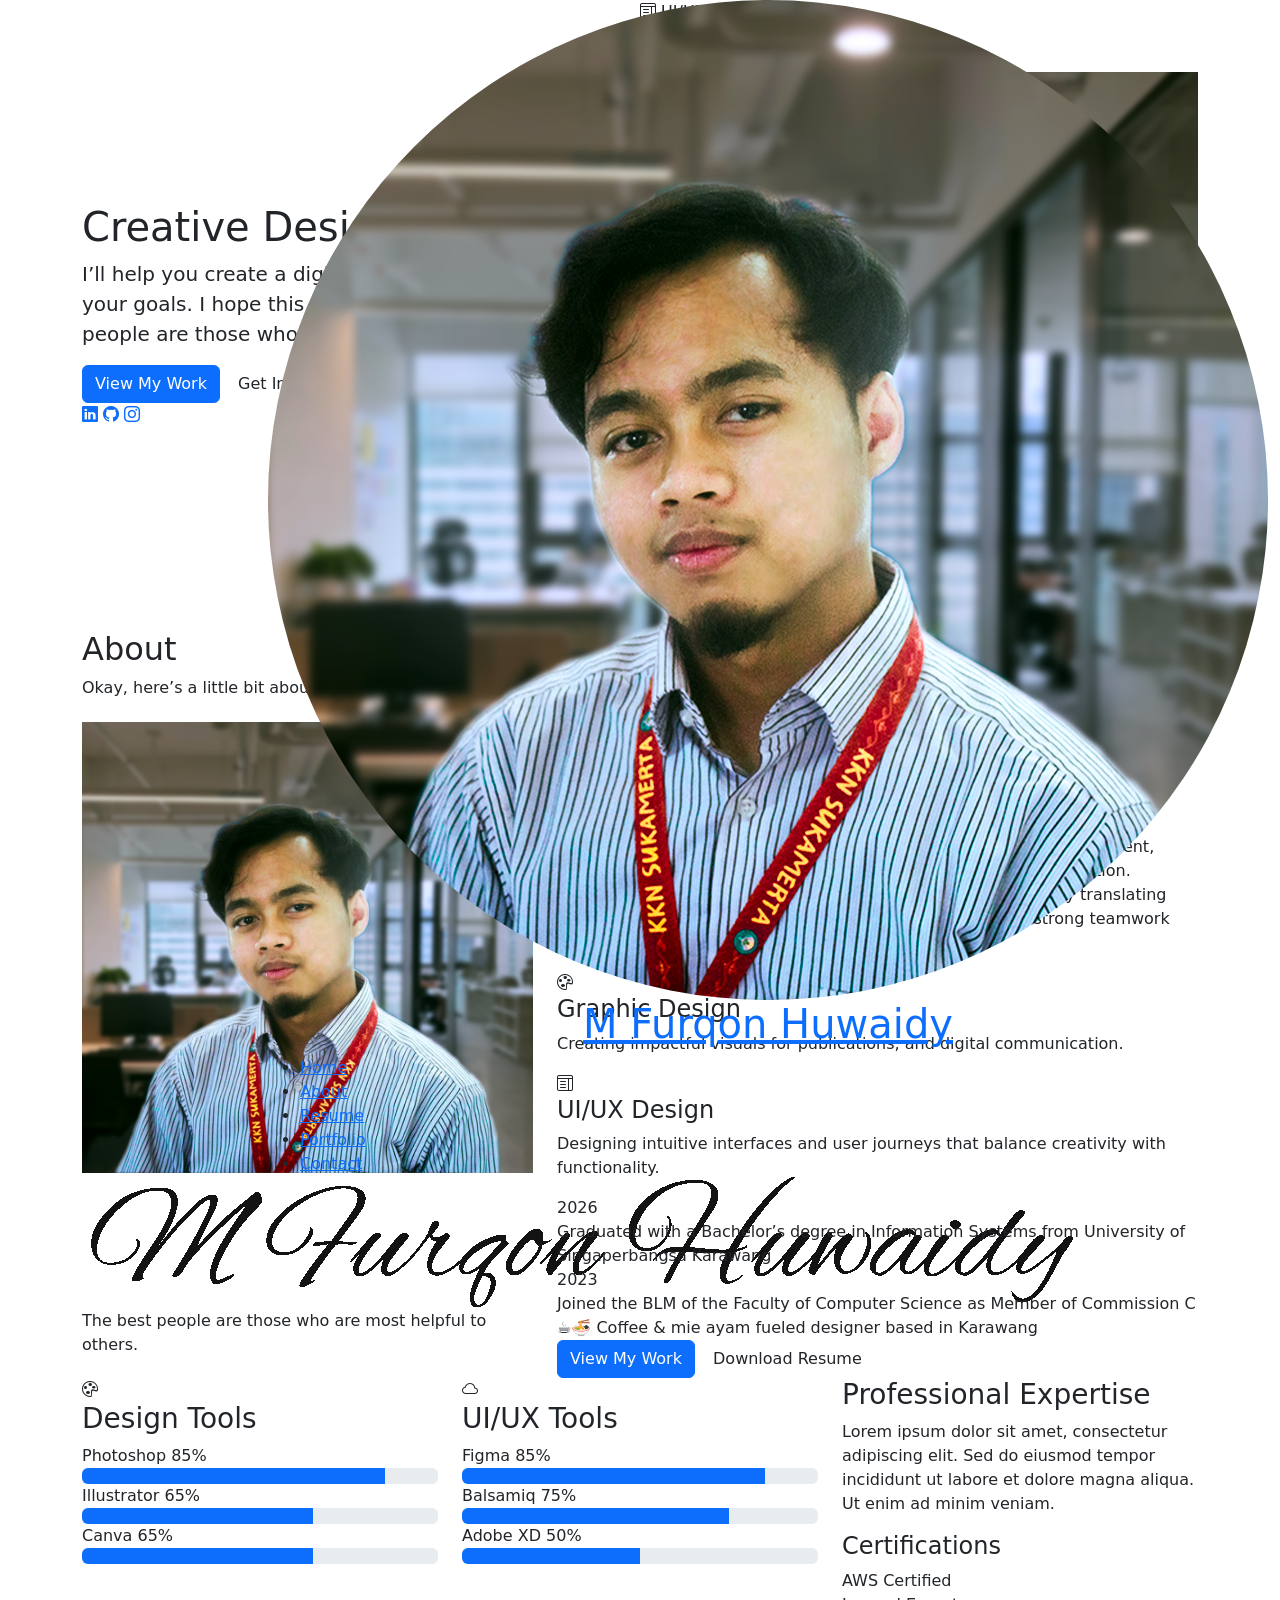
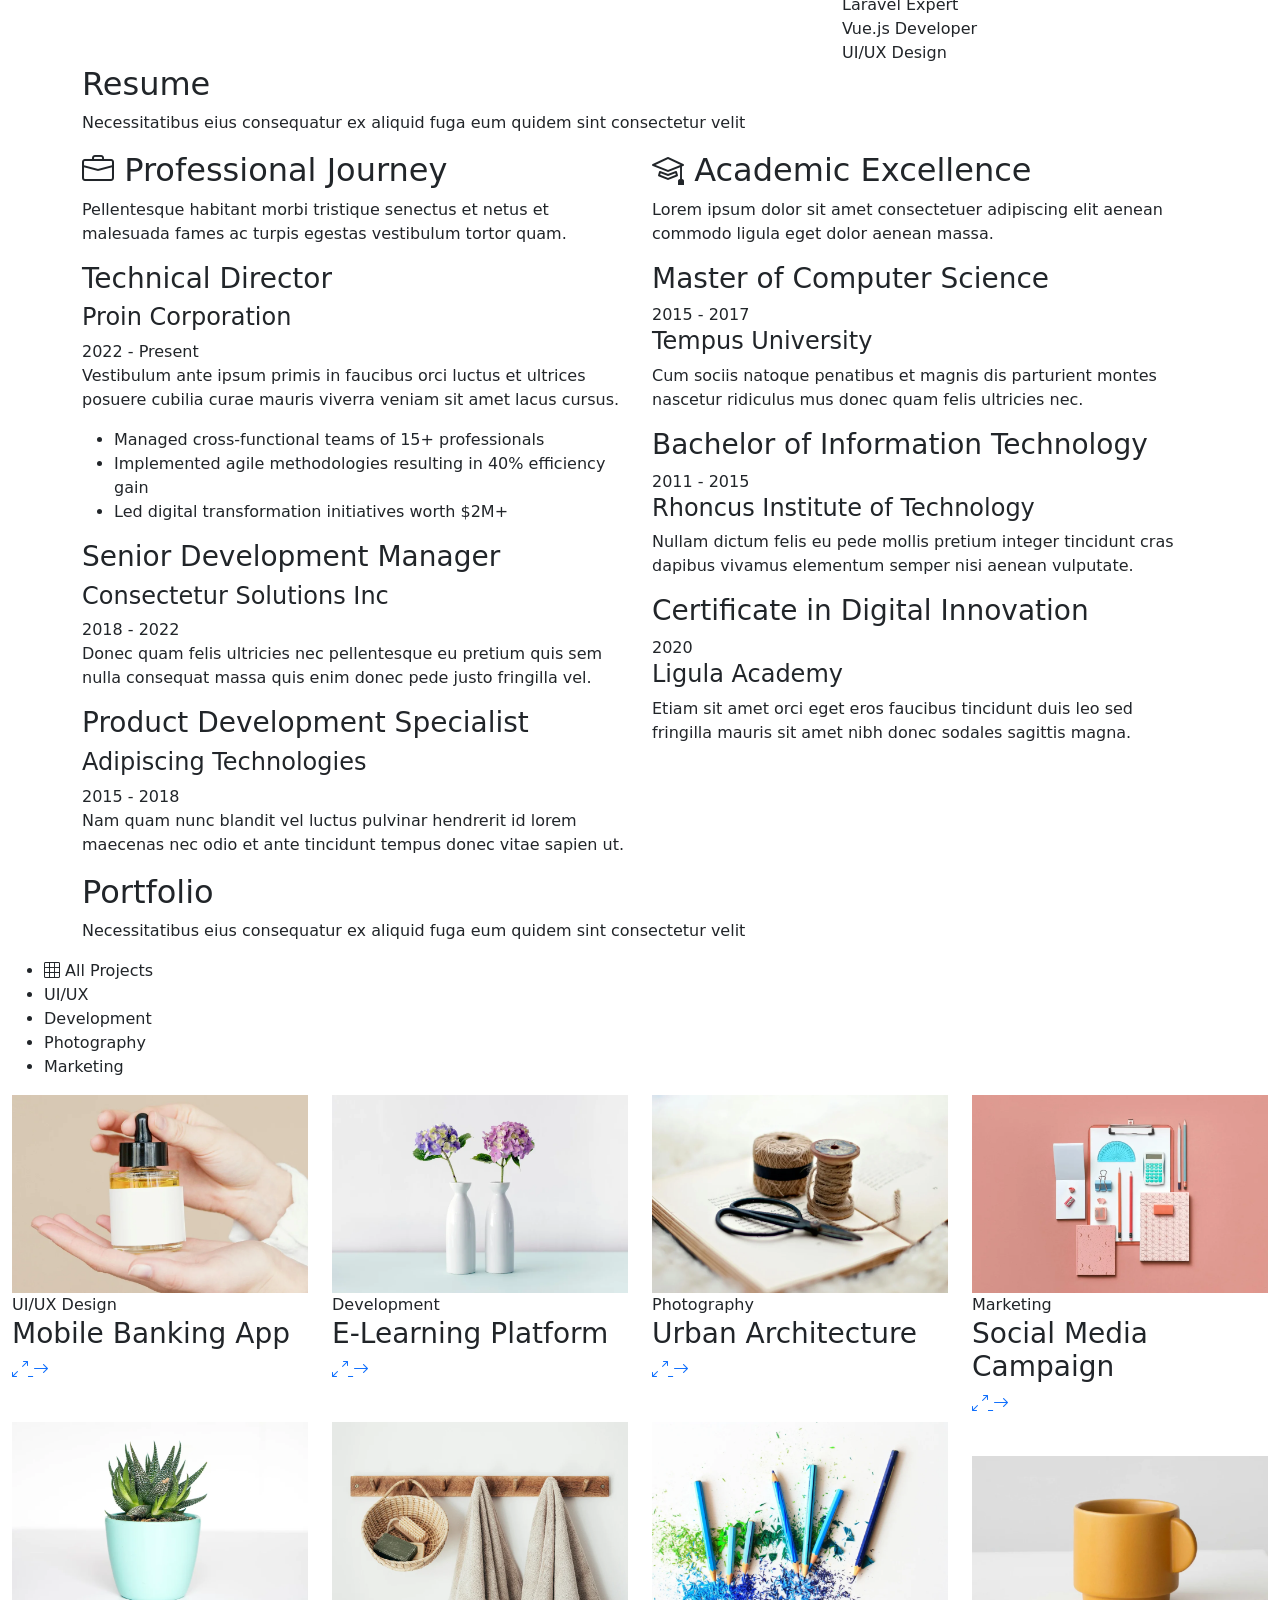
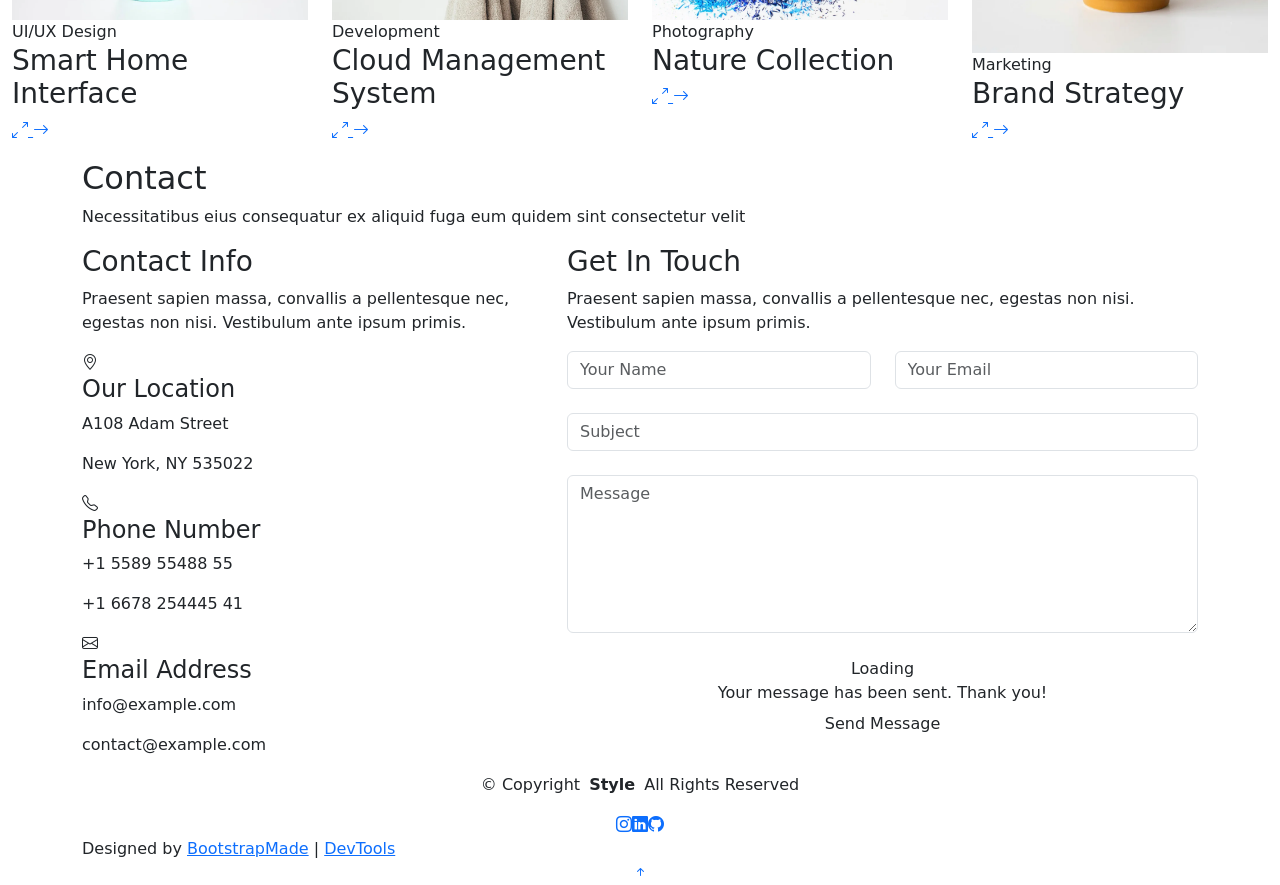
==== commit 748ea69a: "edit footer & nav" ====
--- a/index.html
+++ b/index.html
@@ -62,36 +62,11 @@
           <h1 class="sitename">M Furqon Huwaidy</h1>
         </a>
 
-        <!-- <div class="social-links text-center">
-          <a href="https://www.instagram.com/furqon_1728/" target="_blank" rel="noopener noreferrer" class="social-link instagram"><i class="bi bi-instagram"></i></a>
-          <a href="https://www.linkedin.com/in/mfurqonhuwaidy" target="_blank" rel="noopener noreferrer" class="social-link linkedin"><i class="bi bi-linkedin"></i></a>
-        </div> -->
-
-
-
         <ul>
           <li><a href="#hero">Home</a></li>
           <li><a href="#about">About</a></li>
           <li><a href="#resume">Resume</a></li>
           <li><a href="#portfolio">Portfolio</a></li>
-          <li><a href="#services">Services</a></li>
-          <li class="dropdown"><a href="#"><span>Dropdown</span> <i class="bi bi-chevron-down toggle-dropdown"></i></a>
-            <ul>
-              <li><a href="#">Dropdown 1</a></li>
-              <li class="dropdown"><a href="#"><span>Deep Dropdown</span> <i class="bi bi-chevron-down toggle-dropdown"></i></a>
-                <ul>
-                  <li><a href="#">Deep Dropdown 1</a></li>
-                  <li><a href="#">Deep Dropdown 2</a></li>
-                  <li><a href="#">Deep Dropdown 3</a></li>
-                  <li><a href="#">Deep Dropdown 4</a></li>
-                  <li><a href="#">Deep Dropdown 5</a></li>
-                </ul>
-              </li>
-              <li><a href="#">Dropdown 2</a></li>
-              <li><a href="#">Dropdown 3</a></li>
-              <li><a href="#">Dropdown 4</a></li>
-            </ul>
-          </li>
           <li><a href="#contact">Contact</a></li>
         </ul>
         <i class="mobile-nav-toggle d-xl-none bi bi-list"></i>
@@ -857,6 +832,7 @@
       <div class="social-links d-flex justify-content-center">
         <a href="https://www.instagram.com/furqon_1728/" target="_blank"><i class="bi bi-instagram"></i></a>
         <a href="https://www.linkedin.com/in/mfurqonhuwaidy" target="_blank"><i class="bi bi-linkedin"></i></a>
+        <a href="https://github.com/furqon1728" target="_blank"><i class="bi bi-github"></i></a>
       </div>
       <div class="credits">
         <!-- All the links in the footer should remain intact. -->
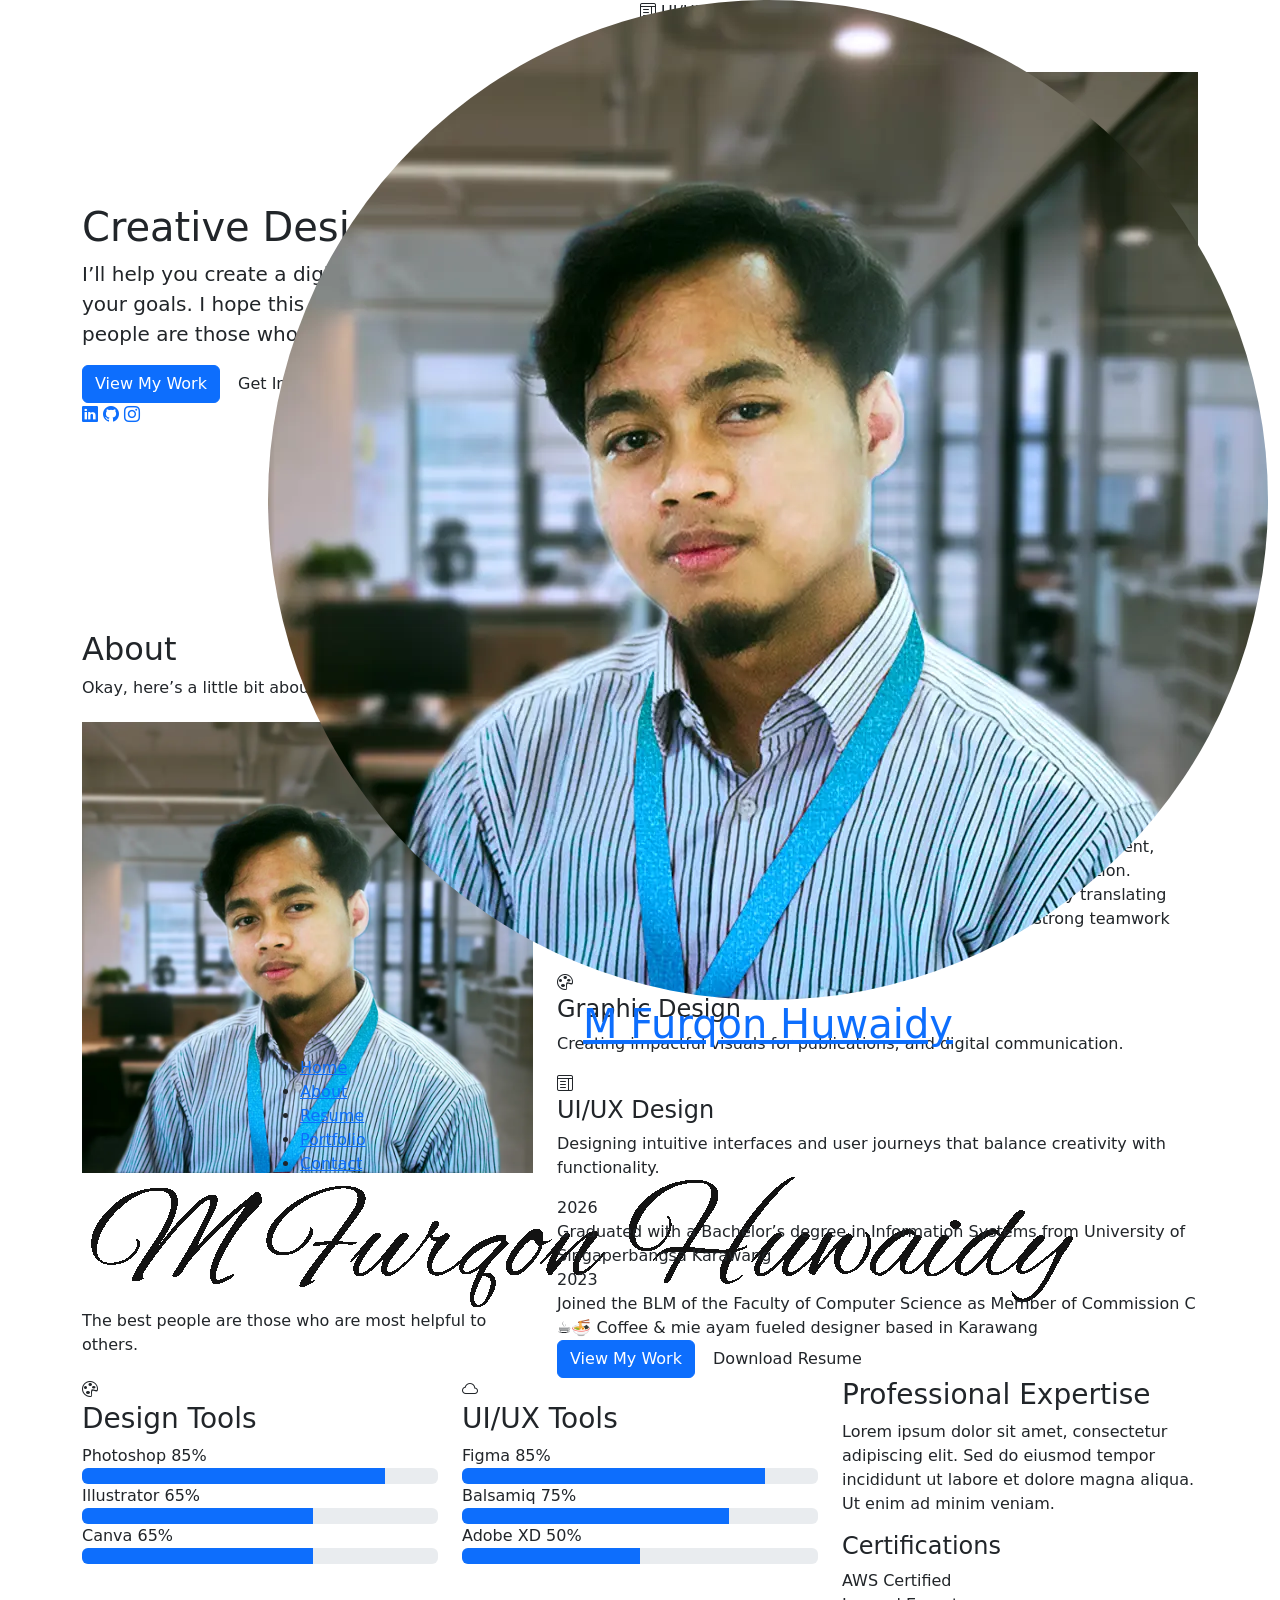
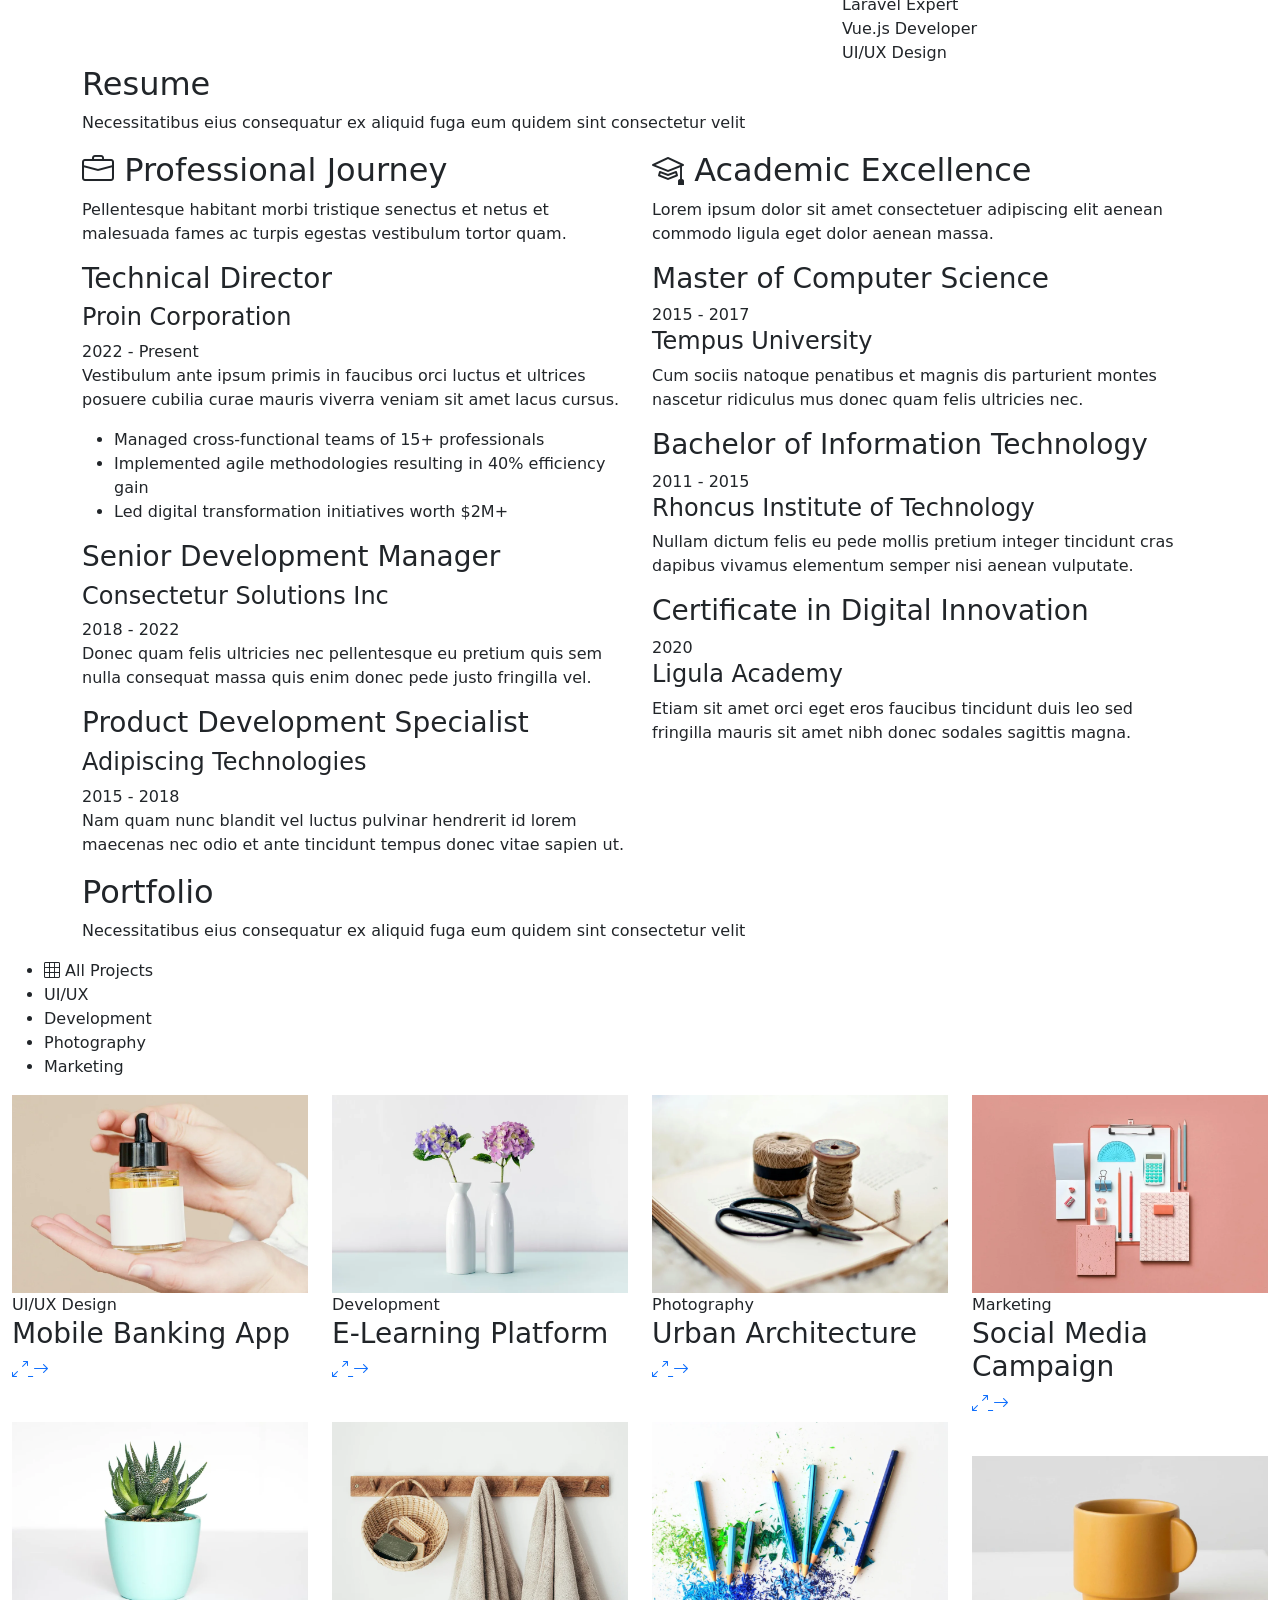
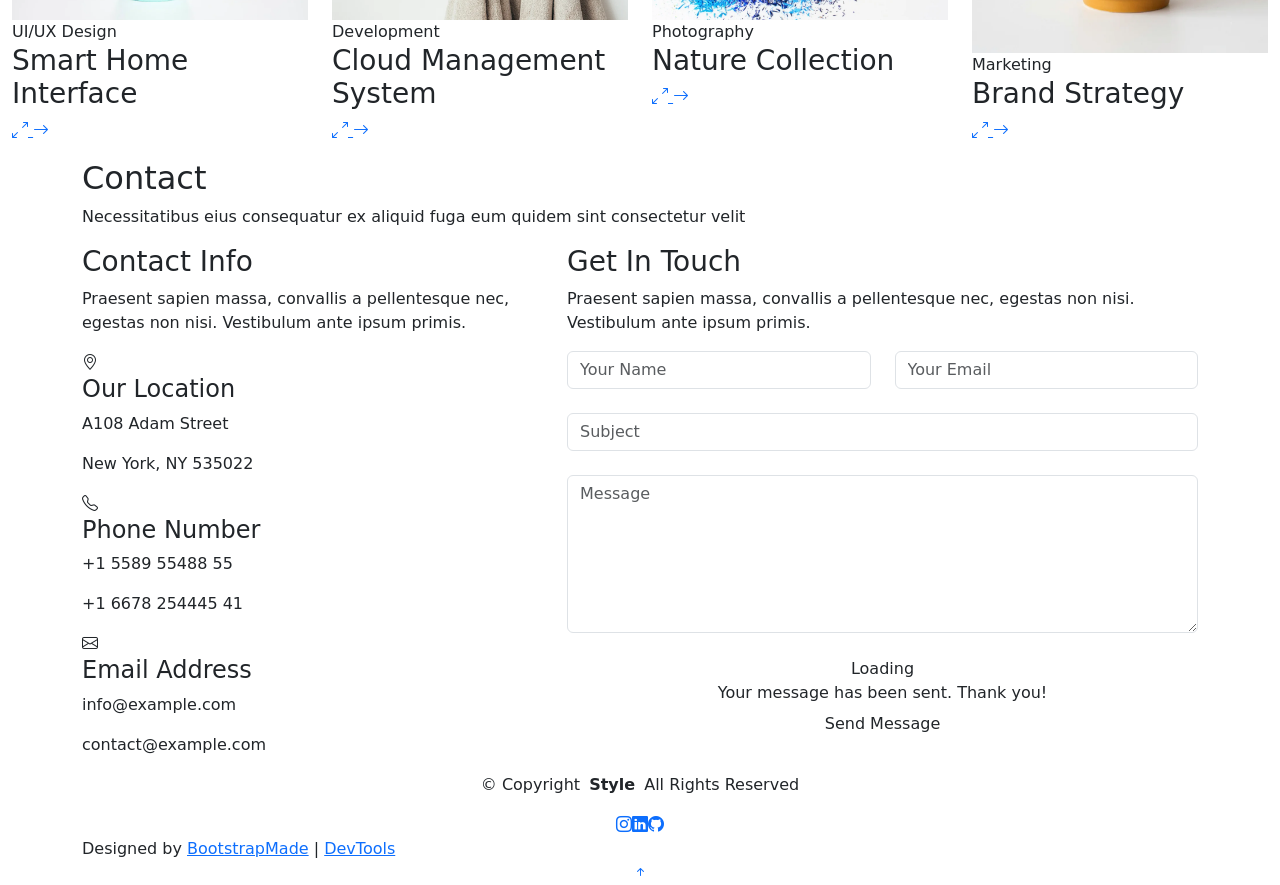
==== commit bdab54d0: "edit profile-img" ====
--- a/index.html
+++ b/index.html
@@ -53,7 +53,7 @@
       <nav id="navmenu" class="navmenu">
 
         <div class="profile-img">
-          <img src="assets/img/profile/profile.png" alt="" class="img-fluid rounded-circle">
+          <img src="assets/img/profile/profile-2.webp" alt="" class="img-fluid rounded-circle">
         </div>
 
         <a href="index.html" class="logo d-flex align-items-center justify-content-center active">
@@ -133,7 +133,7 @@
                   <span>Creative Ideas</span>
                 </div>
               </div>
-              <img src="assets/img/profile/profile.png" alt="Portfolio Hero" class="img-fluid hero-main-image">
+              <img src="assets/img/profile/profile-2.webp" alt="Portfolio Hero" class="img-fluid hero-main-image">
               <div class="image-overlay"></div>
             </div>
           </div>
@@ -159,7 +159,7 @@
           <div class="col-lg-5" data-aos="fade-right" data-aos-delay="200">
             <div class="profile-image-wrapper">
               <div class="profile-image">
-                <img src="assets/img/profile/profile.png" alt="Profile" class="img-fluid">
+                <img src="assets/img/profile/profile-2.webp" alt="Profile" class="img-fluid">
               </div>
               <div class="signature-section">
                 <img src="assets/img/misc/type name.png" alt="Signature" class="signature">
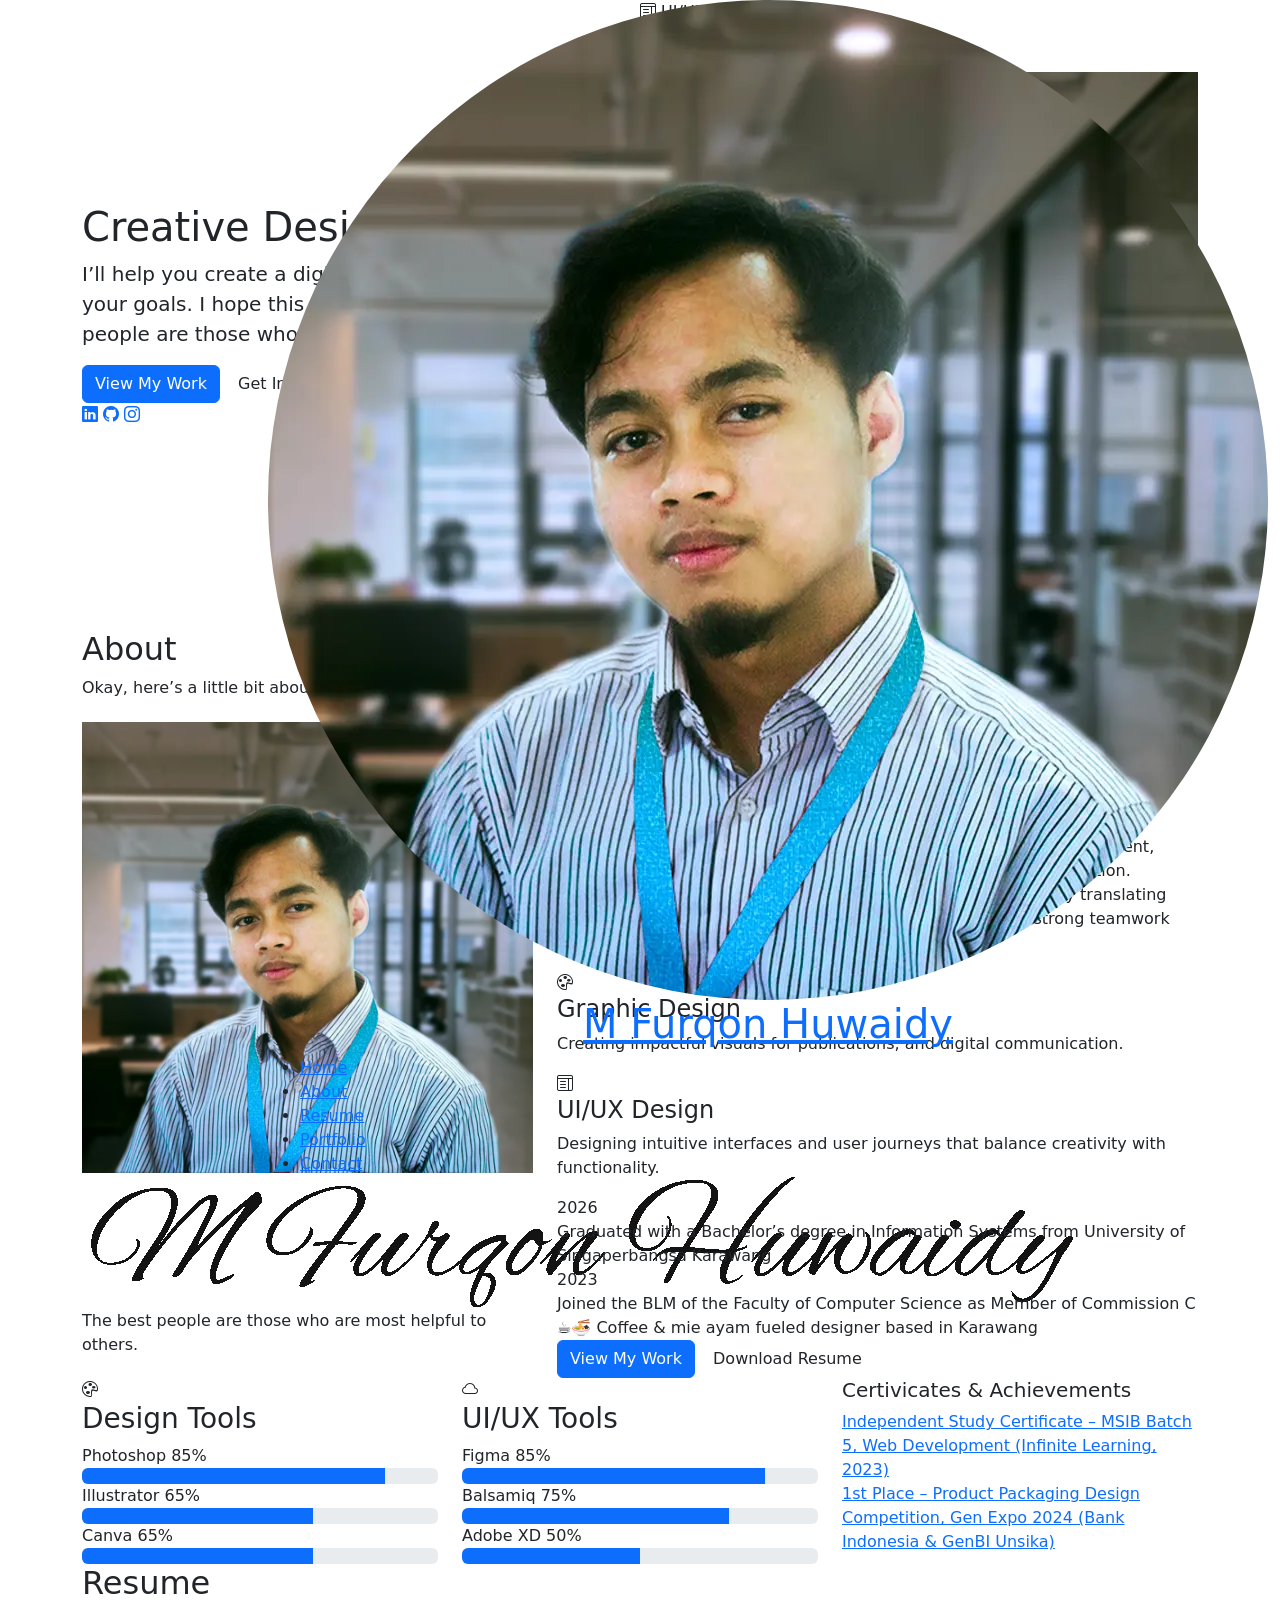
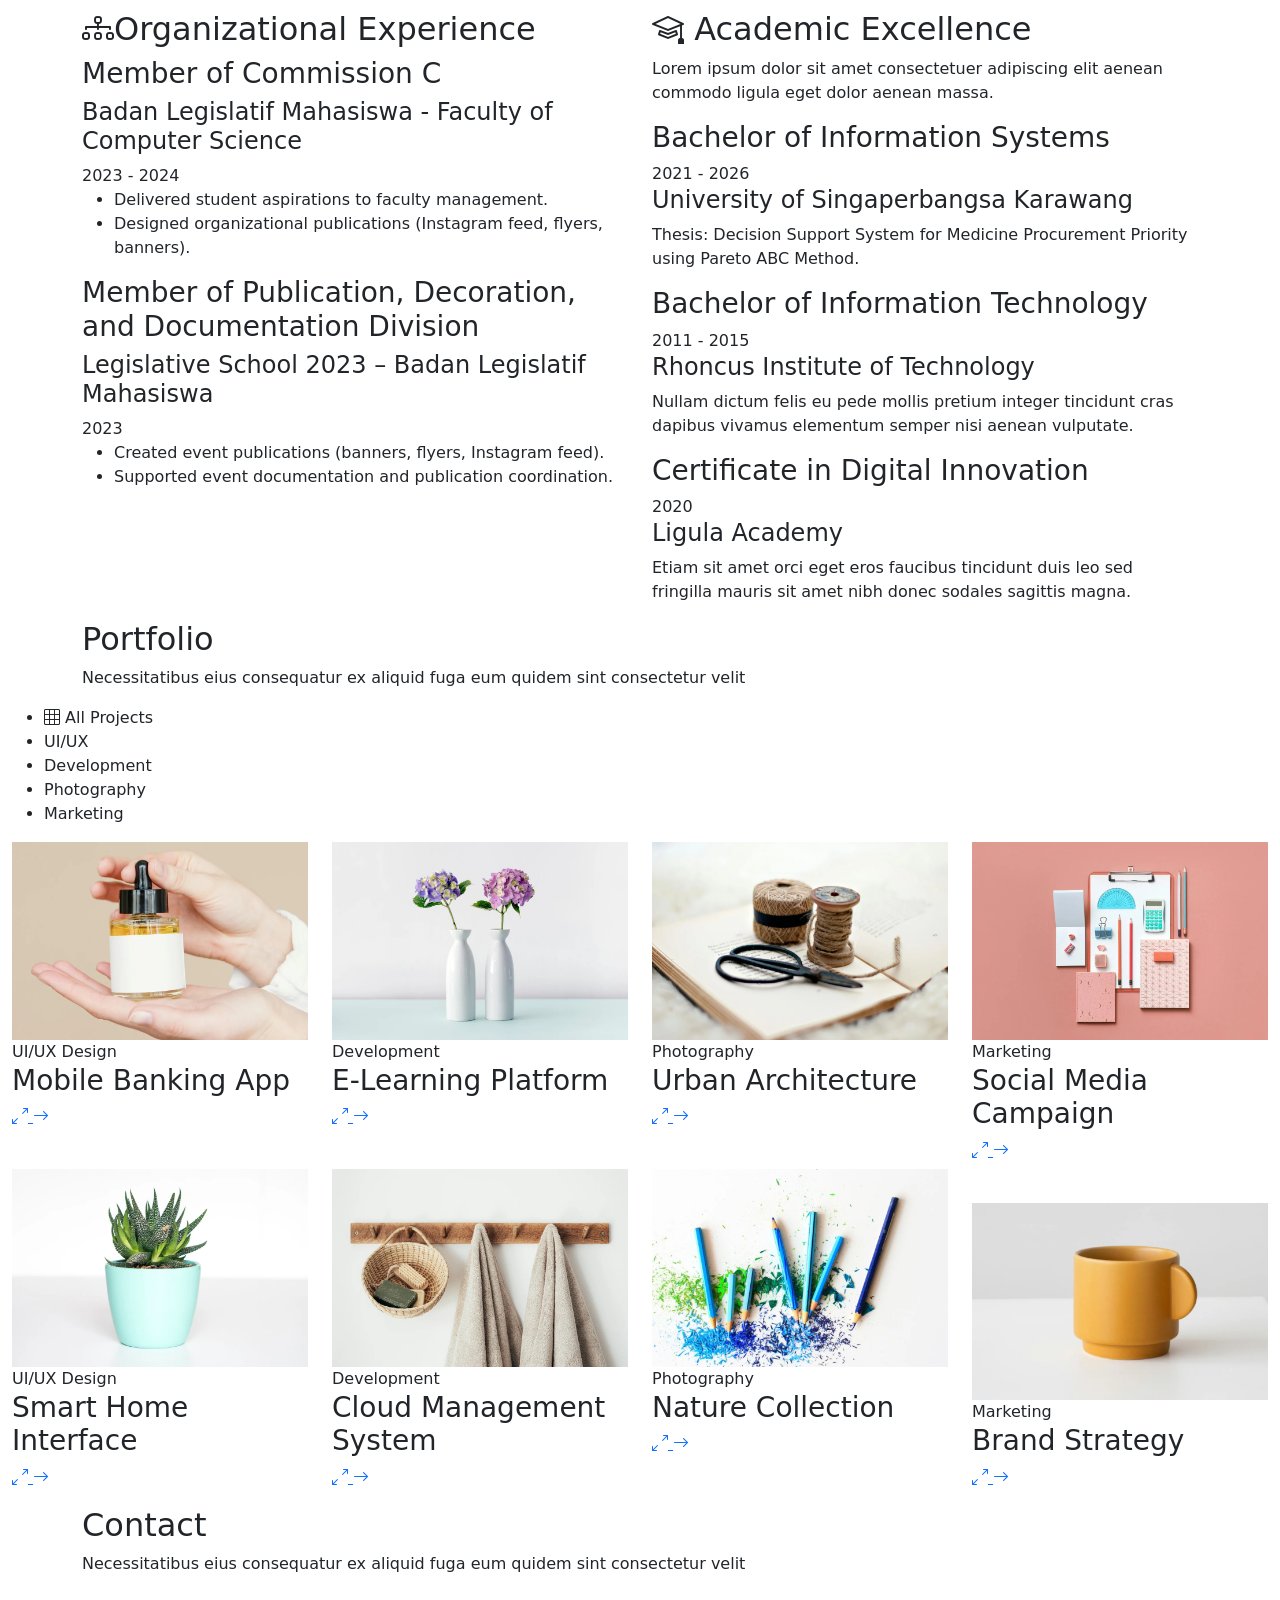
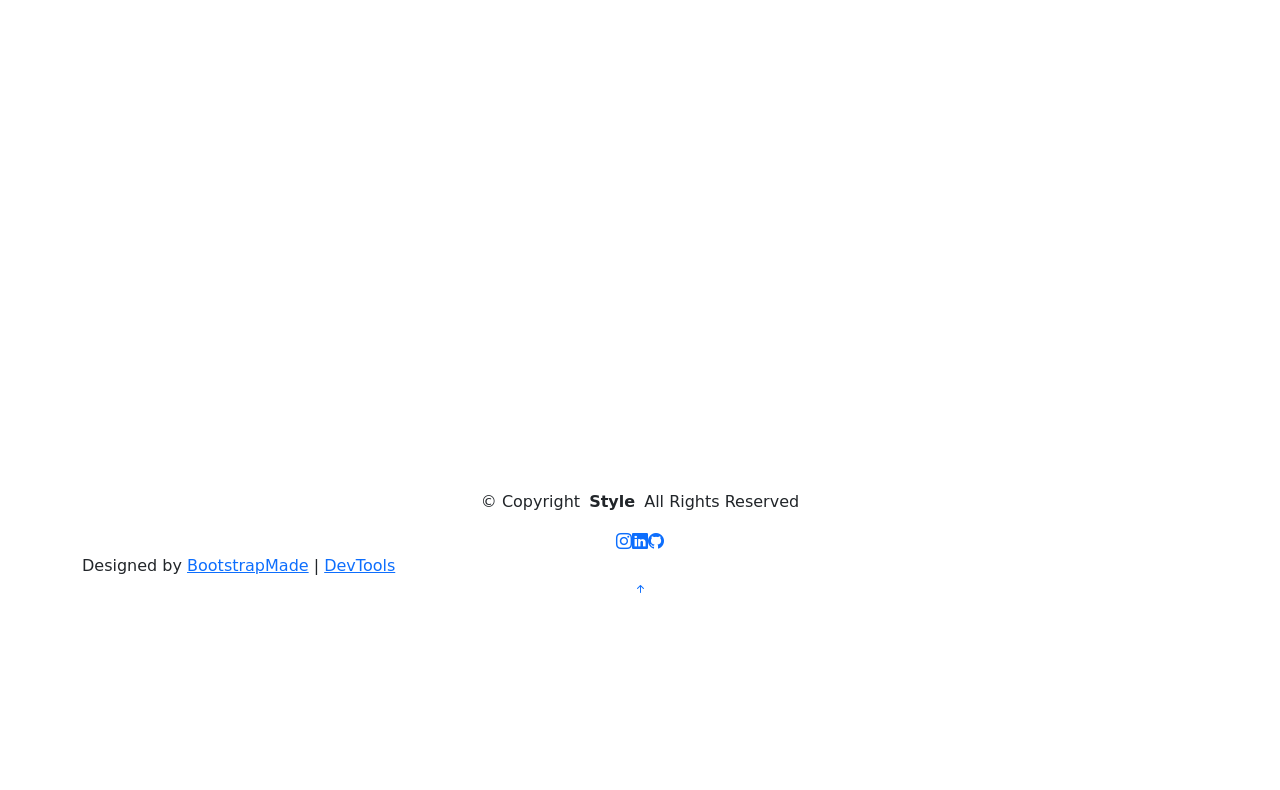
==== commit 7c5df60d: "email test" ====
--- a/index.html
+++ b/index.html
@@ -330,16 +330,14 @@
           <!-- professional expertise -->
           <div class="col-lg-4">
             <div class="skills-summary" data-aos="fade-left" data-aos-delay="200">
-              <h3>Professional Expertise</h3>
-              <p>Lorem ipsum dolor sit amet, consectetur adipiscing elit. Sed do eiusmod tempor incididunt ut labore et dolore magna aliqua. Ut enim ad minim veniam.</p>
+              <h5>Certivicates & Achievements</h4>
+              <!-- <p>Lorem ipsum dolor sit amet, consectetur adipiscing elit. Sed do eiusmod tempor incididunt ut labore et dolore magna aliqua. Ut enim ad minim veniam.</p> -->
 
               <div class="skills-badges" data-aos="fade-up" data-aos-delay="600">
-                <h4>Certifications</h4>
+                <!-- <h4>Certifications</h4> -->
                 <div class="badge-list">
-                  <div class="skill-badge">AWS Certified</div>
-                  <div class="skill-badge">Laravel Expert</div>
-                  <div class="skill-badge">Vue.js Developer</div>
-                  <div class="skill-badge">UI/UX Design</div>
+                  <a href="https://drive.google.com/file/d/1KbQa57p9_eFYa4EeYw8rMXsOsvqN7cd4/view?usp=sharing" target="_blank"><div class="skill-badge">Independent Study Certificate – MSIB Batch 5, Web Development (Infinite Learning, 2023)</div></a>
+                  <a href="https://drive.google.com/file/d/1BnwJoRt4Qm37P9LibBLZEDDBLakie0Gm/view?usp=sharing" target="_blank"><div class="skill-badge">1st Place – Product Packaging Design Competition, Gen Expo 2024 (Bank Indonesia & GenBI Unsika)</div></a>
                 </div>
               </div>
             </div>
@@ -358,7 +356,7 @@
       <!-- Section Title -->
       <div class="container section-title">
         <h2>Resume</h2>
-        <p>Necessitatibus eius consequatur ex aliquid fuga eum quidem sint consectetur velit</p>
+        <!-- <p>Necessitatibus eius consequatur ex aliquid fuga eum quidem sint consectetur velit</p> -->
       </div><!-- End Section Title -->
 
       <div class="container" data-aos="fade-up" data-aos-delay="100">
@@ -367,25 +365,25 @@
           <div class="col-lg-6" data-aos="fade-right" data-aos-delay="200">
             <div class="experience-section">
               <div class="section-header">
-                <h2><i class="bi bi-briefcase"></i> Professional Journey</h2>
-                <p class="section-subtitle">Pellentesque habitant morbi tristique senectus et netus et malesuada fames ac turpis egestas vestibulum tortor quam.</p>
+                <h2><i class="bi bi-diagram-3"></i>Organizational Experience</h2>
+                <!-- <p class="section-subtitle">Pellentesque habitant morbi tristique senectus et netus et malesuada fames ac turpis egestas vestibulum tortor quam.</p> -->
               </div>
 
               <div class="experience-cards">
                 <div class="experience-card" data-aos="zoom-in" data-aos-delay="300">
                   <div class="card-header">
                     <div class="role-info">
-                      <h3>Technical Director</h3>
-                      <h4>Proin Corporation</h4>
-                    </div>
-                    <span class="duration">2022 - Present</span>
+                      <h3>Member of Commission C</h3>
+                      <h4>Badan Legislatif Mahasiswa - Faculty of Computer Science</h4>
+                    </div>
+                    <span class="duration">2023 - 2024</span>
                   </div>
                   <div class="card-body">
-                    <p>Vestibulum ante ipsum primis in faucibus orci luctus et ultrices posuere cubilia curae mauris viverra veniam sit amet lacus cursus.</p>
+                    <!-- <p>Vestibulum ante ipsum primis in faucibus orci luctus et ultrices posuere cubilia curae mauris viverra veniam sit amet lacus cursus.</p> -->
                     <ul class="achievements">
-                      <li>Managed cross-functional teams of 15+ professionals</li>
-                      <li>Implemented agile methodologies resulting in 40% efficiency gain</li>
-                      <li>Led digital transformation initiatives worth $2M+</li>
+                      <li>Delivered student aspirations to faculty management.</li>
+                      <li>Designed organizational publications (Instagram feed, flyers, banners).</li>
+                      <!-- <li>Led digital transformation initiatives worth $2M+</li> -->
                     </ul>
                   </div>
                 </div>
@@ -393,28 +391,21 @@
                 <div class="experience-card" data-aos="zoom-in" data-aos-delay="400">
                   <div class="card-header">
                     <div class="role-info">
-                      <h3>Senior Development Manager</h3>
-                      <h4>Consectetur Solutions Inc</h4>
-                    </div>
-                    <span class="duration">2018 - 2022</span>
+                      <h3>Member of Publication, Decoration, and Documentation Division</h3>
+                      <h4>Legislative School 2023 – Badan Legislatif Mahasiswa</h4>
+                    </div>
+                    <span class="duration">2023</span>
                   </div>
                   <div class="card-body">
-                    <p>Donec quam felis ultricies nec pellentesque eu pretium quis sem nulla consequat massa quis enim donec pede justo fringilla vel.</p>
-                  </div>
-                </div>
-
-                <div class="experience-card" data-aos="zoom-in" data-aos-delay="500">
-                  <div class="card-header">
-                    <div class="role-info">
-                      <h3>Product Development Specialist</h3>
-                      <h4>Adipiscing Technologies</h4>
-                    </div>
-                    <span class="duration">2015 - 2018</span>
-                  </div>
-                  <div class="card-body">
-                    <p>Nam quam nunc blandit vel luctus pulvinar hendrerit id lorem maecenas nec odio et ante tincidunt tempus donec vitae sapien ut.</p>
-                  </div>
-                </div>
+                    <!-- <p>Donec quam felis ultricies nec pellentesque eu pretium quis sem nulla consequat massa quis enim donec pede justo fringilla vel.</p> -->
+                     <ul class="achievements">
+                      <li>Created event publications (banners, flyers, Instagram feed).</li>
+                      <li>Supported event documentation and publication coordination.</li>
+                      <!-- <li>Led digital transformation initiatives worth $2M+</li> -->
+                    </ul>
+                  </div>
+                </div>
+
               </div>
             </div>
           </div>
@@ -433,11 +424,11 @@
                   <div class="timeline-marker"></div>
                   <div class="education-content">
                     <div class="degree-header">
-                      <h3>Master of Computer Science</h3>
-                      <span class="year">2015 - 2017</span>
-                    </div>
-                    <h4 class="institution">Tempus University</h4>
-                    <p>Cum sociis natoque penatibus et magnis dis parturient montes nascetur ridiculus mus donec quam felis ultricies nec.</p>
+                      <h3>Bachelor of Information Systems</h3>
+                      <span class="year">2021 - 2026</span>
+                    </div>
+                    <h4 class="institution">University of Singaperbangsa Karawang</h4>
+                    <p>Thesis: Decision Support System for Medicine Procurement Priority using Pareto ABC Method.</p>
                   </div>
                 </div>
 
@@ -705,7 +696,7 @@
           <div class="col-lg-5">
             <div class="info-box" data-aos="fade-up" data-aos-delay="200">
               <h3>Contact Info</h3>
-              <p>Praesent sapien massa, convallis a pellentesque nec, egestas non nisi. Vestibulum ante ipsum primis.</p>
+              <p>Here’s how you can get in touch with me.</p>
 
               <div class="info-item" data-aos="fade-up" data-aos-delay="300">
                 <div class="icon-box">
@@ -713,8 +704,7 @@
                 </div>
                 <div class="content">
                   <h4>Our Location</h4>
-                  <p>A108 Adam Street</p>
-                  <p>New York, NY 535022</p>
+                  <p>Pesona Griya Indah, E4/13–14, RT 06 RW 05, Sirnabaya Village, East Telukjambe Subdistrict, Karawang Regency</p>
                 </div>
               </div>
 
@@ -724,8 +714,8 @@
                 </div>
                 <div class="content">
                   <h4>Phone Number</h4>
-                  <p>+1 5589 55488 55</p>
-                  <p>+1 6678 254445 41</p>
+                  <a href="https://wa.me/6281311564899" target="_blank"><p>+62 813 1156 4899</p></a>
+                  <!-- <p>+1 6678 254445 41</p> -->
                 </div>
               </div>
 
@@ -735,8 +725,8 @@
                 </div>
                 <div class="content">
                   <h4>Email Address</h4>
-                  <p>info@example.com</p>
-                  <p>contact@example.com</p>
+                  <a href="mailto:m.huwaidy23@gmail.com"><p>m.huwaidy23@gmail.com</p></a>
+                  <p>mfurqonhuwaidy@gmail.com</p>
                 </div>
               </div>
             </div>
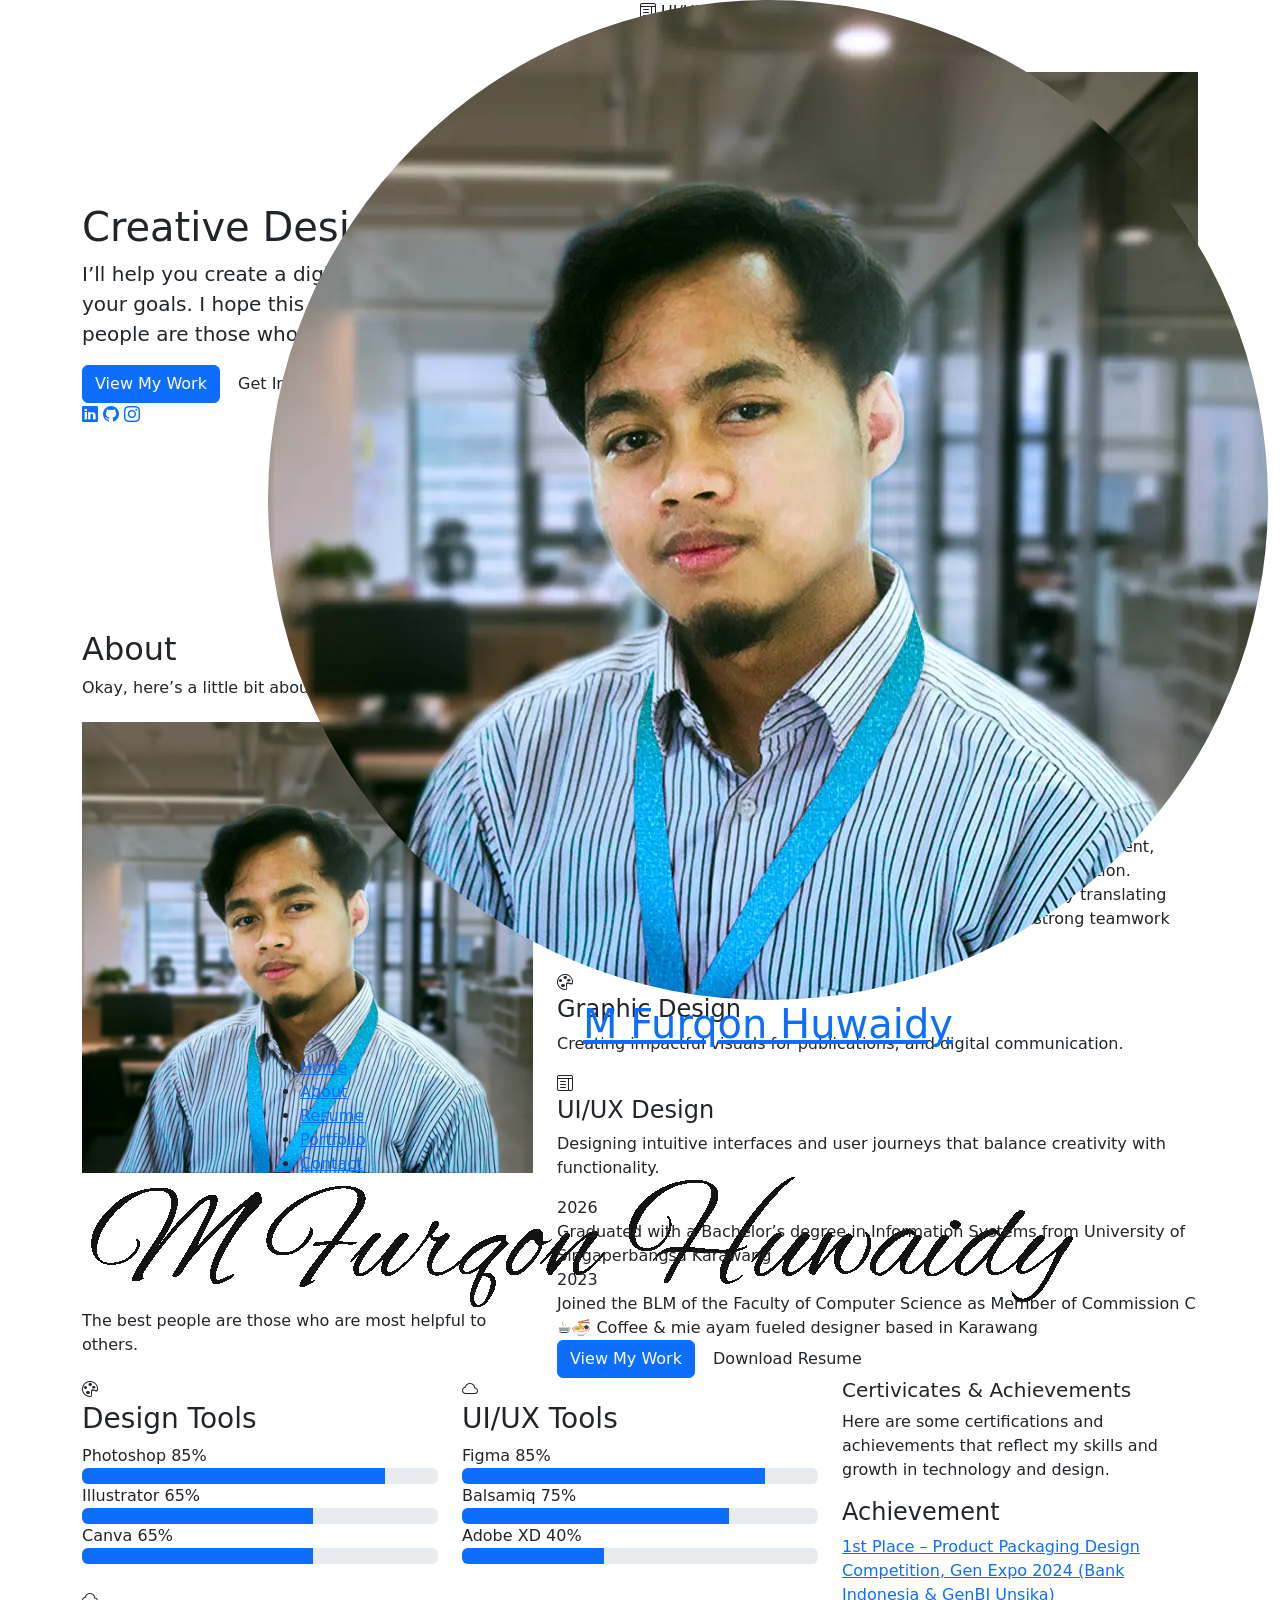
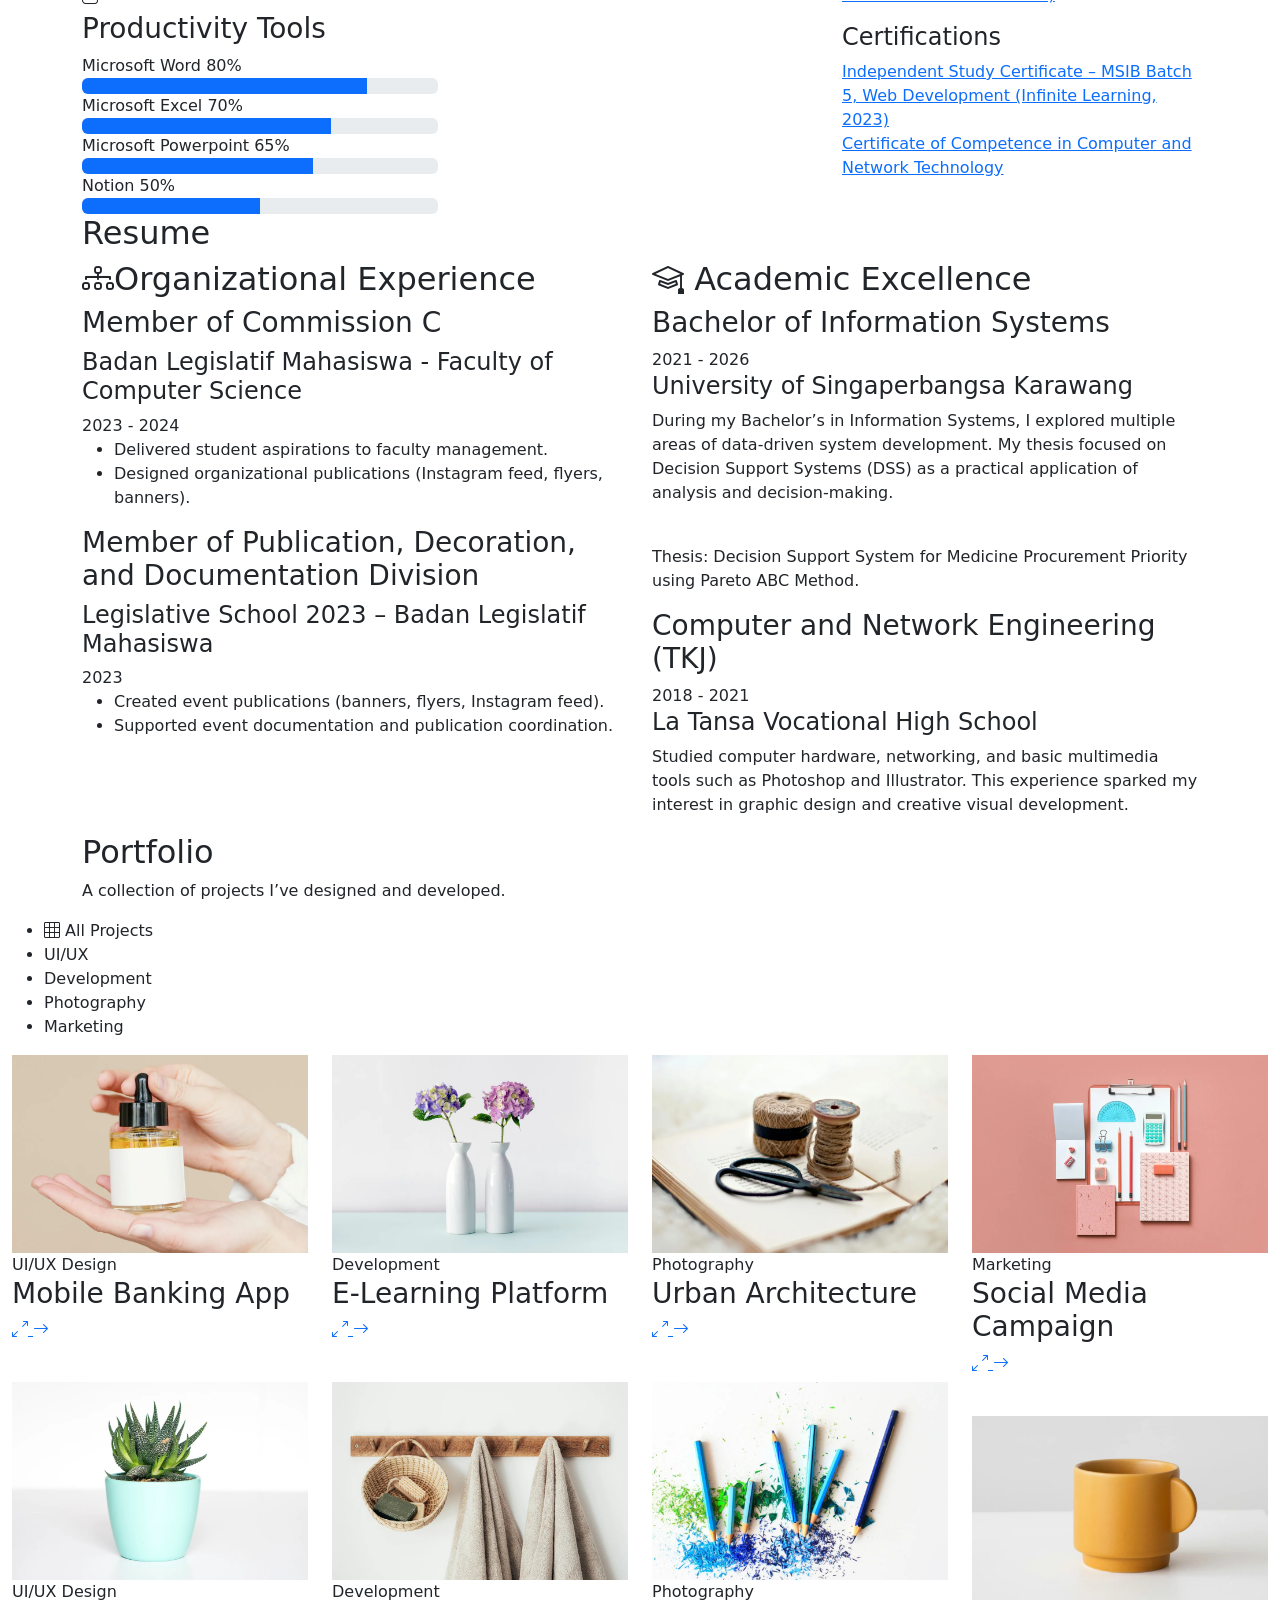
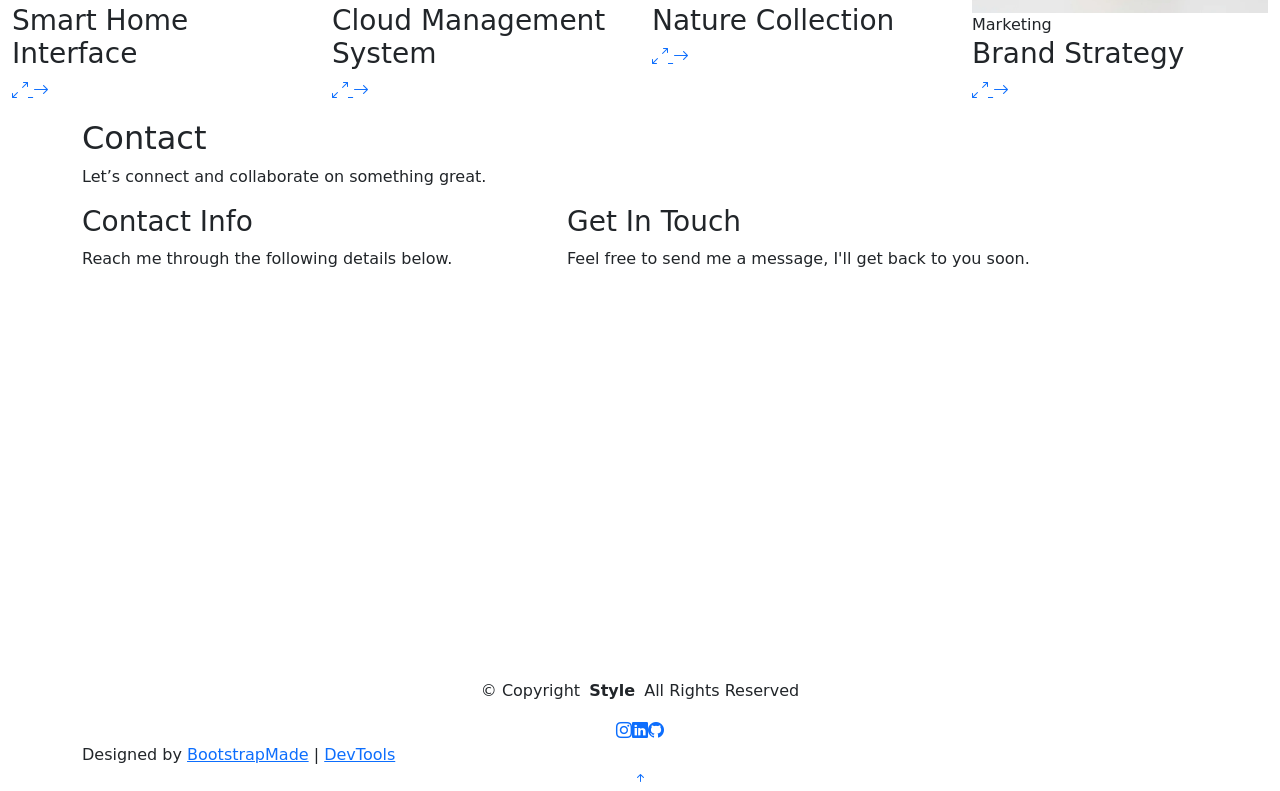
==== commit a39a1b3c: "add resume" ====
--- a/index.html
+++ b/index.html
@@ -314,15 +314,67 @@
                       <div class="skill-item">
                         <div class="skill-info">
                           <span class="skill-name">Adobe XD</span>
+                          <span class="skill-percentage">40%</span>
+                        </div>
+                        <div class="skill-bar progress">
+                          <div class="progress-bar" role="progressbar" aria-valuenow="40" aria-valuemin="0" aria-valuemax="100"></div>
+                        </div>
+                      </div>
+                    </div>
+                  </div><!-- UI/UX Card -->
+                </div>
+
+                <div class="col-md-6" data-aos="flip-left" data-aos-delay="500">
+                  <div class="skill-card">
+                    <div class="skill-header">
+                      <i class="bi bi-cloud"></i>
+                      <h3>Productivity Tools</h3>
+                    </div>
+                    <div class="skills-animation">
+                      <div class="skill-item">
+                        <div class="skill-info">
+                          <span class="skill-name">Microsoft Word</span>
+                          <span class="skill-percentage">80%</span>
+                        </div>
+                        <div class="skill-bar progress">
+                          <div class="progress-bar" role="progressbar" aria-valuenow="80" aria-valuemin="0" aria-valuemax="100"></div>
+                        </div>
+                      </div>
+
+                      <div class="skill-item">
+                        <div class="skill-info">
+                          <span class="skill-name">Microsoft Excel</span>
+                          <span class="skill-percentage">70%</span>
+                        </div>
+                        <div class="skill-bar progress">
+                          <div class="progress-bar" role="progressbar" aria-valuenow="70" aria-valuemin="0" aria-valuemax="100"></div>
+                        </div>
+                      </div>
+
+                      <div class="skill-item">
+                        <div class="skill-info">
+                          <span class="skill-name">Microsoft Powerpoint</span>
+                          <span class="skill-percentage">65%</span>
+                        </div>
+                        <div class="skill-bar progress">
+                          <div class="progress-bar" role="progressbar" aria-valuenow="65" aria-valuemin="0" aria-valuemax="100"></div>
+                        </div>
+                      </div>
+                      
+                      <div class="skill-item">
+                        <div class="skill-info">
+                          <span class="skill-name">Notion</span>
                           <span class="skill-percentage">50%</span>
                         </div>
                         <div class="skill-bar progress">
                           <div class="progress-bar" role="progressbar" aria-valuenow="50" aria-valuemin="0" aria-valuemax="100"></div>
                         </div>
                       </div>
-                    </div>
-                  </div><!-- UI/UX Card -->
-                </div>
+
+                    </div>
+                  </div><!-- Office Card -->
+                </div>
+                
               </div>
             </div><!-- End Skills Grid -->
           </div>
@@ -331,13 +383,17 @@
           <div class="col-lg-4">
             <div class="skills-summary" data-aos="fade-left" data-aos-delay="200">
               <h5>Certivicates & Achievements</h4>
-              <!-- <p>Lorem ipsum dolor sit amet, consectetur adipiscing elit. Sed do eiusmod tempor incididunt ut labore et dolore magna aliqua. Ut enim ad minim veniam.</p> -->
+              <p>Here are some certifications and achievements that reflect my skills and growth in technology and design.</p>
 
               <div class="skills-badges" data-aos="fade-up" data-aos-delay="600">
-                <!-- <h4>Certifications</h4> -->
+                <h4>Achievement</h4>
+                <div class="badge-list">
+                  <a href="https://drive.google.com/file/d/1BnwJoRt4Qm37P9LibBLZEDDBLakie0Gm/view?usp=sharing" target="_blank"><div class="skill-badge">1st Place – Product Packaging Design Competition, Gen Expo 2024 (Bank Indonesia & GenBI Unsika)</div></a>
+                </div>
+                <h4 class="pt-3">Certifications</h4>
                 <div class="badge-list">
                   <a href="https://drive.google.com/file/d/1KbQa57p9_eFYa4EeYw8rMXsOsvqN7cd4/view?usp=sharing" target="_blank"><div class="skill-badge">Independent Study Certificate – MSIB Batch 5, Web Development (Infinite Learning, 2023)</div></a>
-                  <a href="https://drive.google.com/file/d/1BnwJoRt4Qm37P9LibBLZEDDBLakie0Gm/view?usp=sharing" target="_blank"><div class="skill-badge">1st Place – Product Packaging Design Competition, Gen Expo 2024 (Bank Indonesia & GenBI Unsika)</div></a>
+                  <a href="https://drive.google.com/file/d/1wrnoo690yHKVNnBR0ySCmKw2sanIcPwH/view?usp=sharing" target="_blank"><div class="skill-badge">Certificate of Competence in Computer and Network Technology</div></a>
                 </div>
               </div>
             </div>
@@ -414,7 +470,7 @@
             <div class="education-section">
               <div class="section-header">
                 <h2><i class="bi bi-mortarboard"></i> Academic Excellence</h2>
-                <p class="section-subtitle">Lorem ipsum dolor sit amet consectetuer adipiscing elit aenean commodo ligula eget dolor aenean massa.</p>
+                <!-- <p class="section-subtitle">Lorem ipsum dolor sit amet consectetuer adipiscing elit aenean commodo ligula eget dolor aenean massa.</p> -->
               </div>
 
               <div class="education-timeline">
@@ -428,6 +484,8 @@
                       <span class="year">2021 - 2026</span>
                     </div>
                     <h4 class="institution">University of Singaperbangsa Karawang</h4>
+                    <p>During my Bachelor’s in Information Systems, I explored multiple areas of data-driven system development. My thesis focused on Decision Support Systems (DSS) as a practical application of analysis and decision-making.</p>
+                    <br>
                     <p>Thesis: Decision Support System for Medicine Procurement Priority using Pareto ABC Method.</p>
                   </div>
                 </div>
@@ -436,15 +494,15 @@
                   <div class="timeline-marker"></div>
                   <div class="education-content">
                     <div class="degree-header">
-                      <h3>Bachelor of Information Technology</h3>
-                      <span class="year">2011 - 2015</span>
-                    </div>
-                    <h4 class="institution">Rhoncus Institute of Technology</h4>
-                    <p>Nullam dictum felis eu pede mollis pretium integer tincidunt cras dapibus vivamus elementum semper nisi aenean vulputate.</p>
-                  </div>
-                </div>
-
-                <div class="education-item" data-aos="slide-up" data-aos-delay="500">
+                      <h3>Computer and Network Engineering (TKJ)</h3>
+                      <span class="year">2018 - 2021</span>
+                    </div>
+                    <h4 class="institution">La Tansa Vocational High School</h4>
+                    <p>Studied computer hardware, networking, and basic multimedia tools such as Photoshop and Illustrator. This experience sparked my interest in graphic design and creative visual development.</p>
+                  </div>
+                </div>
+
+                <!-- <div class="education-item" data-aos="slide-up" data-aos-delay="500">
                   <div class="timeline-marker"></div>
                   <div class="education-content">
                     <div class="degree-header">
@@ -454,7 +512,8 @@
                     <h4 class="institution">Ligula Academy</h4>
                     <p>Etiam sit amet orci eget eros faucibus tincidunt duis leo sed fringilla mauris sit amet nibh donec sodales sagittis magna.</p>
                   </div>
-                </div>
+                </div> -->
+
               </div>
             </div>
           </div>
@@ -470,7 +529,7 @@
       <!-- Section Title -->
       <div class="container section-title">
         <h2>Portfolio</h2>
-        <p>Necessitatibus eius consequatur ex aliquid fuga eum quidem sint consectetur velit</p>
+        <p>A collection of projects I’ve designed and developed.</p>
       </div><!-- End Section Title -->
 
       <div class="container-fluid" data-aos="fade-up" data-aos-delay="100">
@@ -687,7 +746,7 @@
       <!-- Section Title -->
       <div class="container section-title">
         <h2>Contact</h2>
-        <p>Necessitatibus eius consequatur ex aliquid fuga eum quidem sint consectetur velit</p>
+        <p>Let’s connect and collaborate on something great.</p>
       </div><!-- End Section Title -->
 
       <div class="container" data-aos="fade-up" data-aos-delay="100">
@@ -696,7 +755,7 @@
           <div class="col-lg-5">
             <div class="info-box" data-aos="fade-up" data-aos-delay="200">
               <h3>Contact Info</h3>
-              <p>Here’s how you can get in touch with me.</p>
+              <p>Reach me through the following details below.</p>
 
               <div class="info-item" data-aos="fade-up" data-aos-delay="300">
                 <div class="icon-box">
@@ -715,7 +774,6 @@
                 <div class="content">
                   <h4>Phone Number</h4>
                   <a href="https://wa.me/6281311564899" target="_blank"><p>+62 813 1156 4899</p></a>
-                  <!-- <p>+1 6678 254445 41</p> -->
                 </div>
               </div>
 
@@ -725,7 +783,7 @@
                 </div>
                 <div class="content">
                   <h4>Email Address</h4>
-                  <a href="mailto:m.huwaidy23@gmail.com"><p>m.huwaidy23@gmail.com</p></a>
+                  <p>m.huwaidy23@gmail.com</p>
                   <p>mfurqonhuwaidy@gmail.com</p>
                 </div>
               </div>
@@ -733,83 +791,75 @@
           </div>
 
           <div class="col-lg-7">
-          <div class="contact-form" data-aos="fade-up" data-aos-delay="300">
-            <h3>Get In Touch</h3>
-            <p>Praesent sapien massa, convallis a pellentesque nec, egestas non nisi. Vestibulum ante ipsum primis.</p>
-
-            <!-- Ganti action ke EmailJS -->
-            <form id="contact-form" data-aos="fade-up" data-aos-delay="200">
-              <div class="row gy-4">
-
-                <div class="col-md-6">
-                  <input type="text" name="user_name" class="form-control" placeholder="Your Name" required>
-                </div>
-
-                <div class="col-md-6">
-                  <input type="email" name="user_email" class="form-control" placeholder="Your Email" required>
-                </div>
-
-                <div class="col-12">
-                  <input type="text" name="subject" class="form-control" placeholder="Subject" required>
-                </div>
-
-                <div class="col-12">
-                  <textarea name="message" class="form-control" rows="6" placeholder="Message" required></textarea>
-                </div>
-
-                <div class="col-12 text-center">
-                  <div class="loading">Loading</div>
-                  <div class="error-message"></div>
-                  <div class="sent-message">Your message has been sent. Thank you!</div>
-
-                  <button type="submit" class="btn">Send Message</button>
-                </div>
-
-              </div>
-            </form>
-
+            <div class="contact-form" data-aos="fade-up" data-aos-delay="300">
+              <h3>Get In Touch</h3>
+              <p>Feel free to send me a message, I'll get back to you soon.</p>
+
+              <!-- Tambahkan class php-email-form agar CSS aktif -->
+              <form id="contact-form" class="php-email-form" data-aos="fade-up" data-aos-delay="200">
+                <div class="row gy-4">
+
+                  <div class="col-md-6">
+                    <input type="text" name="user_name" class="form-control" placeholder="Your Name" required>
+                  </div>
+
+                  <div class="col-md-6">
+                    <input type="email" name="user_email" class="form-control" placeholder="Your Email" required>
+                  </div>
+
+                  <div class="col-12">
+                    <input type="text" name="subject" class="form-control" placeholder="Subject" required>
+                  </div>
+
+                  <div class="col-12">
+                    <textarea name="message" class="form-control" rows="6" placeholder="Message" required></textarea>
+                  </div>
+
+                  <div class="col-12 text-center">
+                    <div class="loading">Loading</div>
+                    <div class="error-message"></div>
+                    <div class="sent-message">Your message has been sent. Thank you!</div>
+
+                    <button type="submit" class="btn">Send Message</button>
+                  </div>
+
+                </div>
+              </form>
+
+              <!-- Script EmailJS -->
+              <script type="text/javascript" src="https://cdn.emailjs.com/dist/email.min.js"></script>
+              <script type="text/javascript">
+                (function(){
+                  emailjs.init("wkqItyMEKC6f43M5D"); // ganti dengan public key dari EmailJS
+                })();
+
+                document.getElementById('contact-form').addEventListener('submit', function(event) {
+                  event.preventDefault();
+
+                  // tampilkan loading, sembunyikan pesan lain
+                  document.querySelector('#contact-form .loading').style.display = 'block';
+                  document.querySelector('#contact-form .sent-message').style.display = 'none';
+                  document.querySelector('#contact-form .error-message').style.display = 'none';
+
+                  emailjs.sendForm('service_furqonemail1', 'template_furqoncontact1', this)
+                    .then(function() {
+                      document.querySelector('#contact-form .loading').style.display = 'none';
+                      document.querySelector('#contact-form .sent-message').style.display = 'block';
+                      document.getElementById('contact-form').reset();
+                    }, function(error) {
+                      document.querySelector('#contact-form .loading').style.display = 'none';
+                      document.querySelector('#contact-form .error-message').innerHTML = 'Error: ' + JSON.stringify(error);
+                      document.querySelector('#contact-form .error-message').style.display = 'block';
+                      document.querySelector('#contact-form .sent-message').style.display = 'none';
+                    });
+                });
+              </script>
+            </div>
           </div>
         </div>
-
-        <!-- Script EmailJS -->
-        <script type="text/javascript" src="https://cdn.emailjs.com/dist/email.min.js"></script>
-        <script type="text/javascript">
-          (function(){
-            emailjs.init("wkqItyMEKC6f43M5D"); // ganti dengan public key dari EmailJS
-          })();
-
-          document.getElementById('contact-form').addEventListener('submit', function(event) {
-          event.preventDefault();
-
-          // tampilkan loading, sembunyikan pesan lain
-          document.querySelector('.loading').style.display = 'block';
-          document.querySelector('.sent-message').style.display = 'none';
-          document.querySelector('.error-message').style.display = 'none';
-
-          emailjs.sendForm('service_furqonemail1', 'template_furqoncontact1', this)
-            .then(function() {
-              // sembunyikan loading
-              document.querySelector('.loading').style.display = 'none';
-              // tampilkan pesan sukses
-              document.querySelector('.sent-message').style.display = 'block';
-              // kosongkan form
-              document.getElementById('contact-form').reset();
-            }, function(error) {
-              document.querySelector('.loading').style.display = 'none';
-              document.querySelector('.error-message').innerHTML = 'Error: ' + JSON.stringify(error);
-              document.querySelector('.error-message').style.display = 'block';
-              document.querySelector('.sent-message').style.display = 'none';
-            });
-        });
-
-        </script>
-
-
-        </div>
-
       </div>
-
     </section><!-- /Contact Section -->
+
 
   </main>
 
@@ -840,7 +890,7 @@
 
   <!-- Vendor JS Files -->
   <script src="assets/vendor/bootstrap/js/bootstrap.bundle.min.js"></script>
-  <script src="assets/vendor/php-email-form/validate.js"></script>
+  <!-- <script src="assets/vendor/php-email-form/validate.js"></script> -->
   <script src="assets/vendor/aos/aos.js"></script>
   <script src="assets/vendor/purecounter/purecounter_vanilla.js"></script>
   <script src="assets/vendor/typed.js/typed.umd.js"></script>
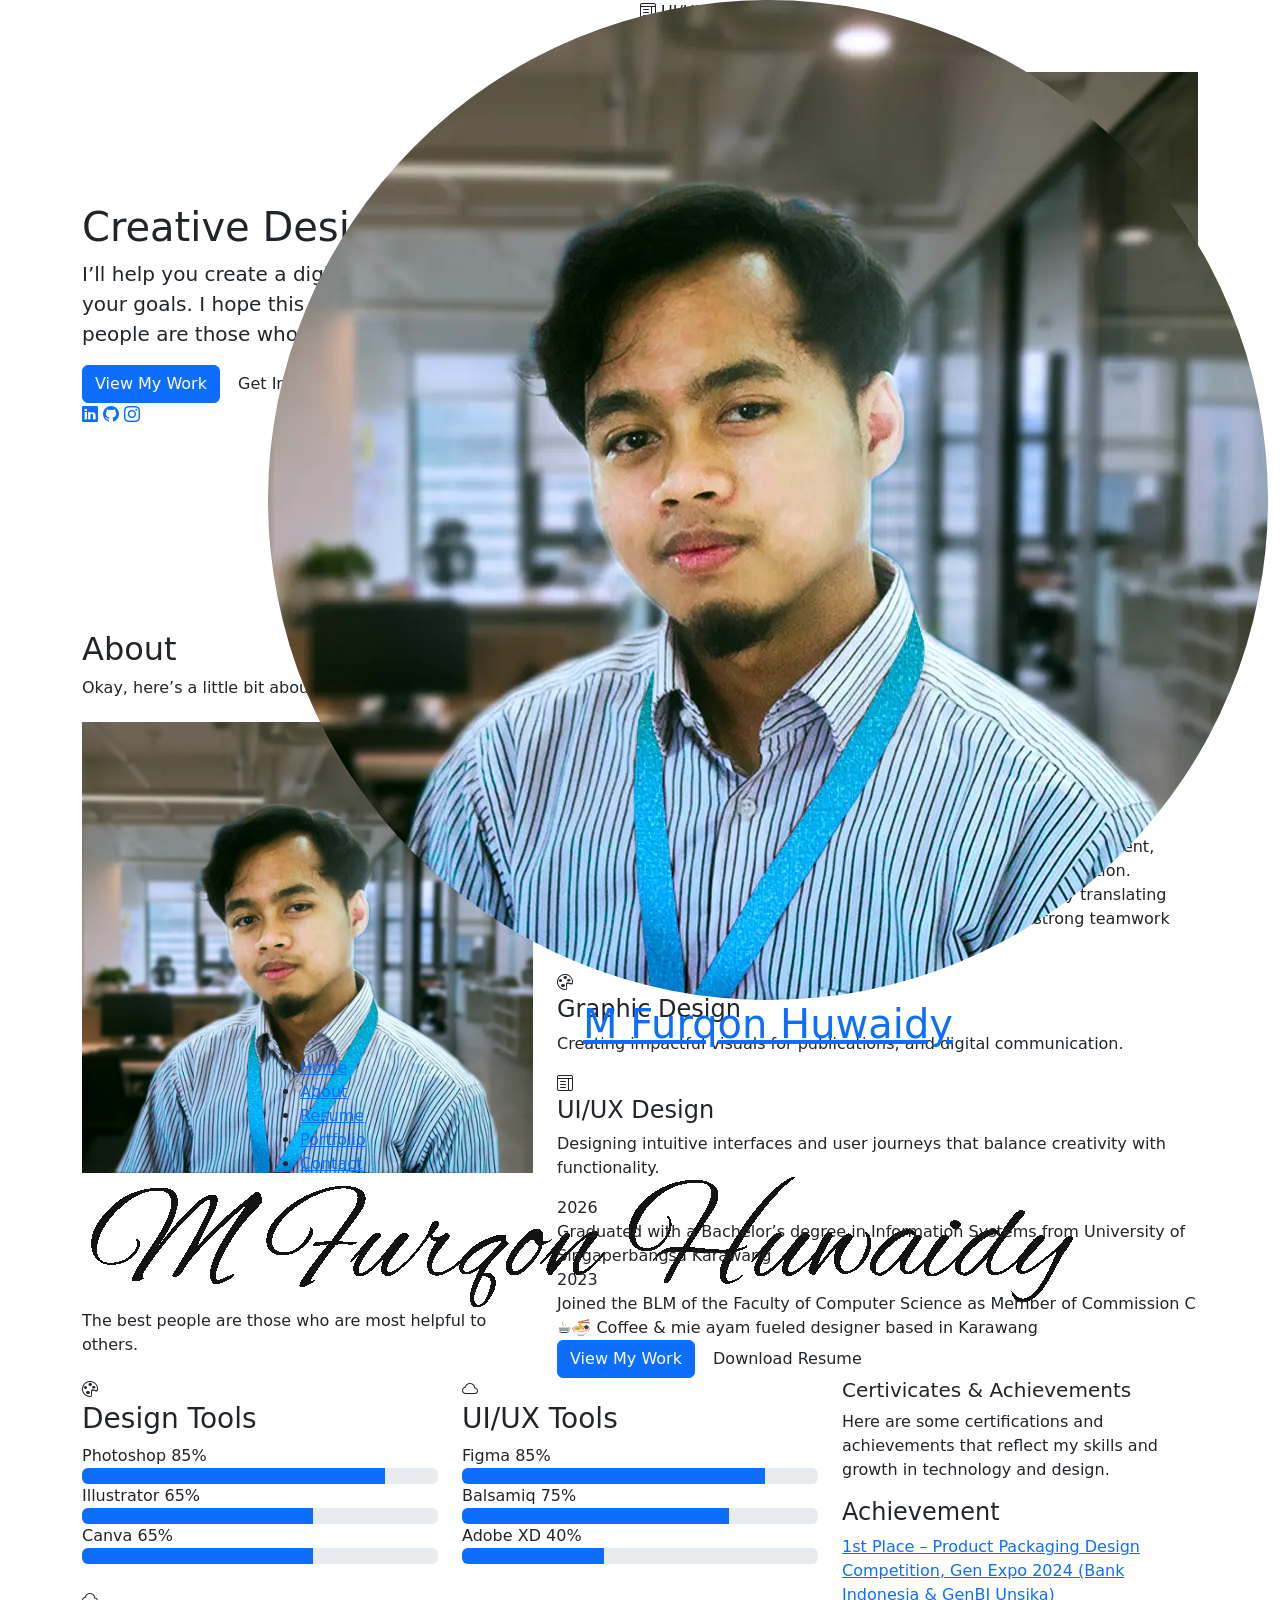
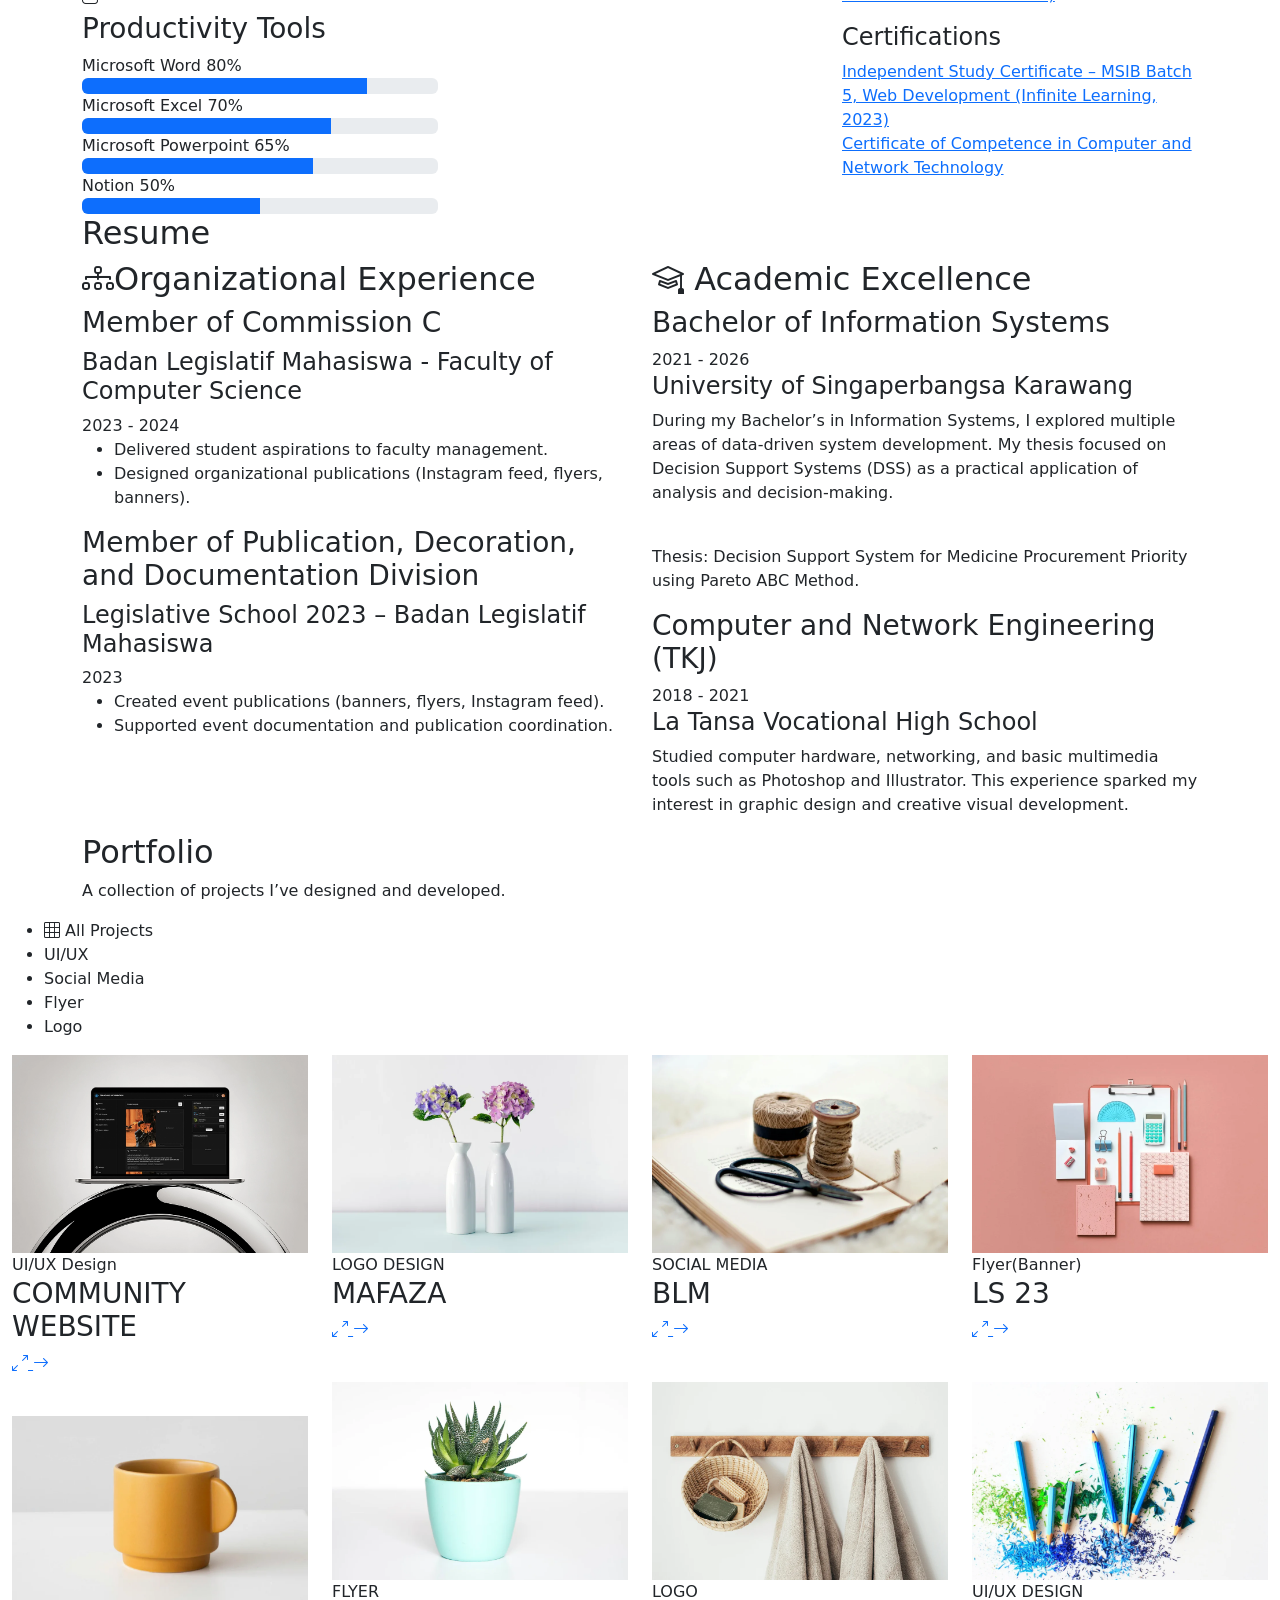
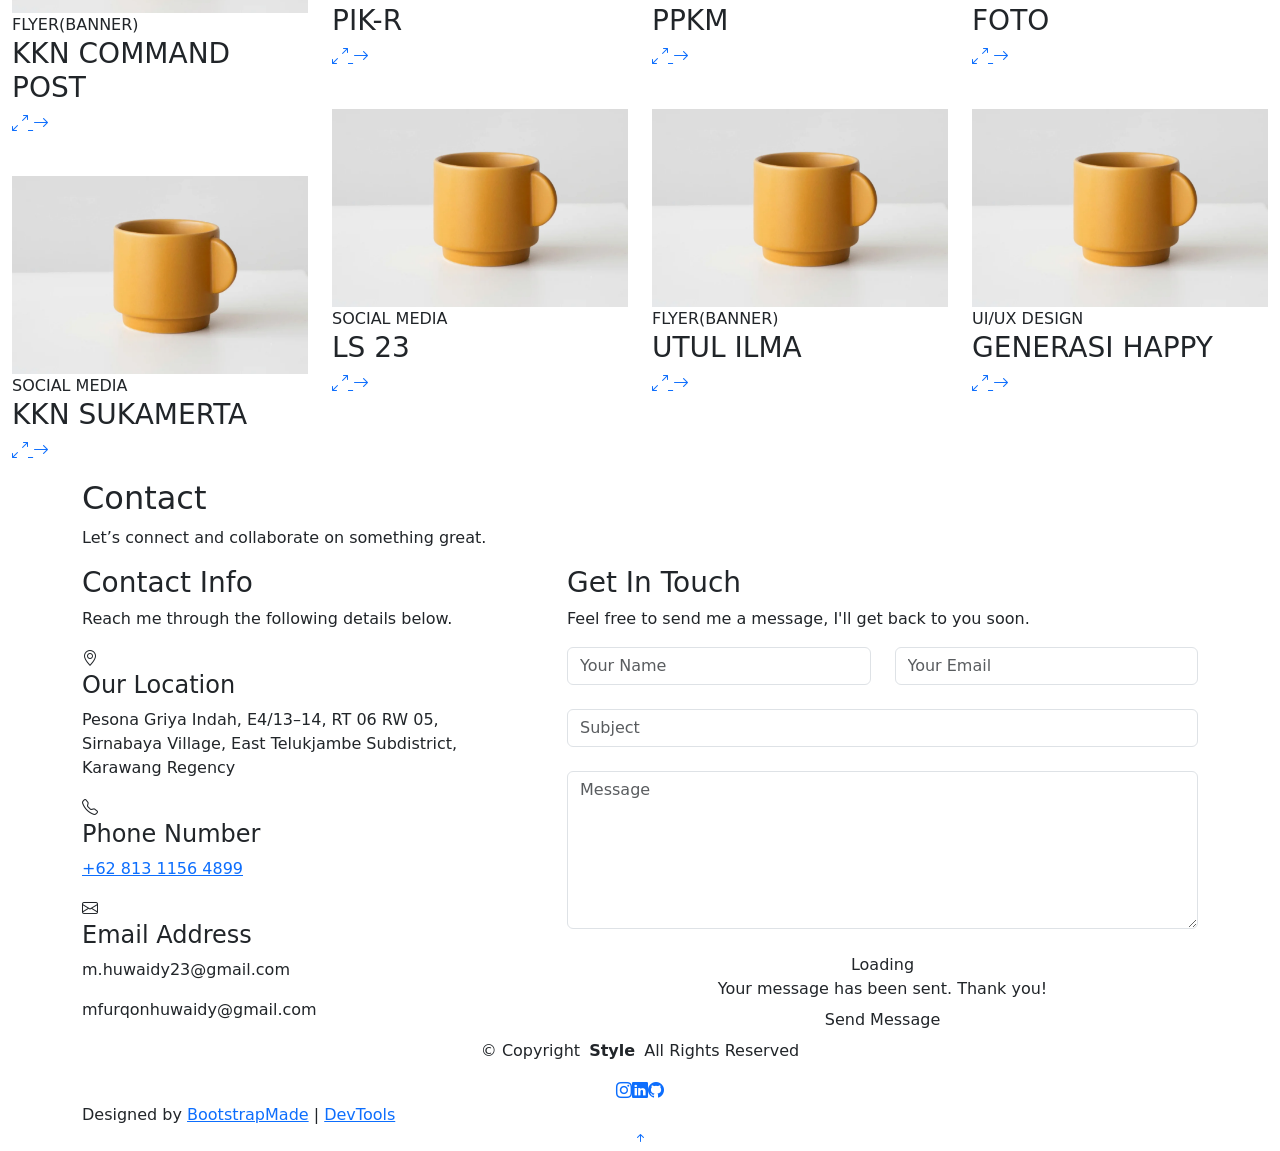
==== commit 90eb293f: "add portfolio thumb" ====
--- a/index.html
+++ b/index.html
@@ -543,14 +543,14 @@
             <li data-filter=".filter-ui">
               UI/UX
             </li>
-            <li data-filter=".filter-development">
-              Development
+            <li data-filter=".filter-social">
+              Social Media
             </li>
-            <li data-filter=".filter-photography">
-              Photography
+            <li data-filter=".filter-flyer">
+              Flyer
             </li>
-            <li data-filter=".filter-marketing">
-              Marketing
+            <li data-filter=".filter-logo">
+              Logo
             </li>
           </ul>
 
@@ -559,79 +559,123 @@
             <div class="col-xl-3 col-lg-4 col-md-6 portfolio-item isotope-item filter-ui">
               <article class="portfolio-entry">
                 <figure class="entry-image">
-                  <img src="assets/img/portfolio/portfolio-1.webp" class="img-fluid" alt="" loading="lazy">
+                  <img src="assets/img/portfolio/thumb/sialumni-thumb.webp" class="img-fluid" alt="" loading="lazy">
                   <div class="entry-overlay">
                     <div class="overlay-content">
                       <div class="entry-meta">UI/UX Design</div>
-                      <h3 class="entry-title">Mobile Banking App</h3>
-                      <div class="entry-links">
-                        <a href="assets/img/portfolio/portfolio-1.webp" class="glightbox" data-gallery="portfolio-gallery-ui" data-glightbox="title: Mobile Banking App; description: Praesent commodo cursus magna, vel scelerisque nisl consectetur.">
-                          <i class="bi bi-arrows-angle-expand"></i>
-                        </a>
-                        <a href="portfolio-details.html">
-                          <i class="bi bi-arrow-right"></i>
-                        </a>
-                      </div>
-                    </div>
-                  </div>
-                </figure>
-              </article>
-            </div><!-- End Portfolio Item -->
-
-            <div class="col-xl-3 col-lg-4 col-md-6 portfolio-item isotope-item filter-development">
+                      <h3 class="entry-title">COMMUNITY WEBSITE</h3>
+                      <div class="entry-links">
+                        <a href="assets/img/portfolio/thumb/sialumni-thumb.webp" class="glightbox" data-gallery="portfolio-gallery-ui" data-glightbox="title: TENTATION; description: Praesent commodo cursus magna, vel scelerisque nisl consectetur.">
+                          <i class="bi bi-arrows-angle-expand"></i>
+                        </a>
+                        <a href="portfolio-details.html">
+                          <i class="bi bi-arrow-right"></i>
+                        </a>
+                      </div>
+                    </div>
+                  </div>
+                </figure>
+              </article>
+            </div><!-- End Portfolio Item -->
+
+            <div class="col-xl-3 col-lg-4 col-md-6 portfolio-item isotope-item filter-logo">
               <article class="portfolio-entry">
                 <figure class="entry-image">
                   <img src="assets/img/portfolio/portfolio-10.webp" class="img-fluid" alt="" loading="lazy">
                   <div class="entry-overlay">
                     <div class="overlay-content">
-                      <div class="entry-meta">Development</div>
-                      <h3 class="entry-title">E-Learning Platform</h3>
-                      <div class="entry-links">
-                        <a href="assets/img/portfolio/portfolio-10.webp" class="glightbox" data-gallery="portfolio-gallery-development" data-glightbox="title: E-Learning Platform; description: Nulla vitae elit libero, a pharetra augue mollis interdum.">
-                          <i class="bi bi-arrows-angle-expand"></i>
-                        </a>
-                        <a href="portfolio-details.html">
-                          <i class="bi bi-arrow-right"></i>
-                        </a>
-                      </div>
-                    </div>
-                  </div>
-                </figure>
-              </article>
-            </div><!-- End Portfolio Item -->
-
-            <div class="col-xl-3 col-lg-4 col-md-6 portfolio-item isotope-item filter-photography">
+                      <div class="entry-meta">LOGO DESIGN</div>
+                      <h3 class="entry-title">MAFAZA</h3>
+                      <div class="entry-links">
+                        <a href="assets/img/portfolio/portfolio-10.webp" class="glightbox" data-gallery="portfolio-gallery-logo" data-glightbox="title: Mafaza; description: Nulla vitae elit libero, a pharetra augue mollis interdum.">
+                          <i class="bi bi-arrows-angle-expand"></i>
+                        </a>
+                        <a href="portfolio-details.html">
+                          <i class="bi bi-arrow-right"></i>
+                        </a>
+                      </div>
+                    </div>
+                  </div>
+                </figure>
+              </article>
+            </div><!-- End Portfolio Item -->
+
+            <div class="col-xl-3 col-lg-4 col-md-6 portfolio-item isotope-item filter-social">
               <article class="portfolio-entry">
                 <figure class="entry-image">
                   <img src="assets/img/portfolio/portfolio-7.webp" class="img-fluid" alt="" loading="lazy">
                   <div class="entry-overlay">
                     <div class="overlay-content">
-                      <div class="entry-meta">Photography</div>
-                      <h3 class="entry-title">Urban Architecture</h3>
-                      <div class="entry-links">
-                        <a href="assets/img/portfolio/portfolio-7.webp" class="glightbox" data-gallery="portfolio-gallery-photography" data-glightbox="title: Urban Architecture; description: Sed ut perspiciatis unde omnis iste natus error sit voluptatem.">
-                          <i class="bi bi-arrows-angle-expand"></i>
-                        </a>
-                        <a href="portfolio-details.html">
-                          <i class="bi bi-arrow-right"></i>
-                        </a>
-                      </div>
-                    </div>
-                  </div>
-                </figure>
-              </article>
-            </div><!-- End Portfolio Item -->
-
-            <div class="col-xl-3 col-lg-4 col-md-6 portfolio-item isotope-item filter-marketing">
+                      <div class="entry-meta">SOCIAL MEDIA</div>
+                      <h3 class="entry-title">BLM</h3>
+                      <div class="entry-links">
+                        <a href="assets/img/portfolio/portfolio-7.webp" class="glightbox" data-gallery="portfolio-gallery-social" data-glightbox="title: Urban Architecture; description: Sed ut perspiciatis unde omnis iste natus error sit voluptatem.">
+                          <i class="bi bi-arrows-angle-expand"></i>
+                        </a>
+                        <a href="portfolio-details.html">
+                          <i class="bi bi-arrow-right"></i>
+                        </a>
+                      </div>
+                    </div>
+                  </div>
+                </figure>
+              </article>
+            </div><!-- End Portfolio Item -->
+
+            <div class="col-xl-3 col-lg-4 col-md-6 portfolio-item isotope-item filter-flyer">
               <article class="portfolio-entry">
                 <figure class="entry-image">
                   <img src="assets/img/portfolio/portfolio-4.webp" class="img-fluid" alt="" loading="lazy">
                   <div class="entry-overlay">
                     <div class="overlay-content">
-                      <div class="entry-meta">Marketing</div>
-                      <h3 class="entry-title">Social Media Campaign</h3>
-                      <div class="entry-links">
-                        <a href="assets/img/portfolio/portfolio-4.webp" class="glightbox" data-gallery="portfolio-gallery-marketing" data-glightbox="title: Social Media Campaign; description: Quis autem vel eum iure reprehenderit qui in ea voluptate.">
+                      <div class="entry-meta">Flyer(Banner)</div>
+                      <h3 class="entry-title">LS 23</h3>
+                      <div class="entry-links">
+                        <a href="assets/img/portfolio/portfolio-4.webp" class="glightbox" data-gallery="portfolio-gallery-flyer" data-glightbox="title: Social Media Campaign; description: Quis autem vel eum iure reprehenderit qui in ea voluptate.">
+                          <i class="bi bi-arrows-angle-expand"></i>
+                        </a>
+                        <a href="portfolio-details.html">
+                          <i class="bi bi-arrow-right"></i>
+                        </a>
+                      </div>
+                    </div>
+                  </div>
+                </figure>
+              </article>
+            </div><!-- End Portfolio Item -->
+
+            <div class="col-xl-3 col-lg-4 col-md-6 portfolio-item isotope-item filter-flyer">
+              <article class="portfolio-entry">
+                <figure class="entry-image">
+                  <img src="assets/img/portfolio/portfolio-2.webp" class="img-fluid" alt="" loading="lazy">
+                  <div class="entry-overlay">
+                    <div class="overlay-content">
+                      <div class="entry-meta">FLYER</div>
+                      <h3 class="entry-title">PIK-R</h3>
+                      <div class="entry-links">
+                        <a href="assets/img/portfolio/portfolio-2.webp" class="glightbox" data-gallery="portfolio-gallery-flyer" data-glightbox="title: Smart Home Interface; description: At vero eos et accusamus et iusto odio dignissimos ducimus.">
+                          <i class="bi bi-arrows-angle-expand"></i>
+                        </a>
+                        <a href="portfolio-details.html">
+                          <i class="bi bi-arrow-right"></i>
+                        </a>
+                      </div>
+                    </div>
+                  </div>
+                </figure>
+              </article>
+            </div><!-- End Portfolio Item -->
+
+            <div class="col-xl-3 col-lg-4 col-md-6 portfolio-item isotope-item filter-logo">
+              <article class="portfolio-entry">
+                <figure class="entry-image">
+                  <img src="assets/img/portfolio/portfolio-11.webp" class="img-fluid" alt="" loading="lazy">
+                  <div class="entry-overlay">
+                    <div class="overlay-content">
+                      <div class="entry-meta">LOGO</div>
+                      <h3 class="entry-title">PPKM</h3>
+                      <div class="entry-links">
+                        <a href="assets/img/portfolio/portfolio-11.webp" class="glightbox" data-gallery="portfolio-gallery-logo" data-glightbox="title: Cloud Management System; description: Temporibus autem quibusdam et aut officiis debitis.">
                           <i class="bi bi-arrows-angle-expand"></i>
                         </a>
                         <a href="portfolio-details.html">
@@ -647,79 +691,123 @@
             <div class="col-xl-3 col-lg-4 col-md-6 portfolio-item isotope-item filter-ui">
               <article class="portfolio-entry">
                 <figure class="entry-image">
-                  <img src="assets/img/portfolio/portfolio-2.webp" class="img-fluid" alt="" loading="lazy">
-                  <div class="entry-overlay">
-                    <div class="overlay-content">
-                      <div class="entry-meta">UI/UX Design</div>
-                      <h3 class="entry-title">Smart Home Interface</h3>
-                      <div class="entry-links">
-                        <a href="assets/img/portfolio/portfolio-2.webp" class="glightbox" data-gallery="portfolio-gallery-ui" data-glightbox="title: Smart Home Interface; description: At vero eos et accusamus et iusto odio dignissimos ducimus.">
-                          <i class="bi bi-arrows-angle-expand"></i>
-                        </a>
-                        <a href="portfolio-details.html">
-                          <i class="bi bi-arrow-right"></i>
-                        </a>
-                      </div>
-                    </div>
-                  </div>
-                </figure>
-              </article>
-            </div><!-- End Portfolio Item -->
-
-            <div class="col-xl-3 col-lg-4 col-md-6 portfolio-item isotope-item filter-development">
-              <article class="portfolio-entry">
-                <figure class="entry-image">
-                  <img src="assets/img/portfolio/portfolio-11.webp" class="img-fluid" alt="" loading="lazy">
-                  <div class="entry-overlay">
-                    <div class="overlay-content">
-                      <div class="entry-meta">Development</div>
-                      <h3 class="entry-title">Cloud Management System</h3>
-                      <div class="entry-links">
-                        <a href="assets/img/portfolio/portfolio-11.webp" class="glightbox" data-gallery="portfolio-gallery-development" data-glightbox="title: Cloud Management System; description: Temporibus autem quibusdam et aut officiis debitis.">
-                          <i class="bi bi-arrows-angle-expand"></i>
-                        </a>
-                        <a href="portfolio-details.html">
-                          <i class="bi bi-arrow-right"></i>
-                        </a>
-                      </div>
-                    </div>
-                  </div>
-                </figure>
-              </article>
-            </div><!-- End Portfolio Item -->
-
-            <div class="col-xl-3 col-lg-4 col-md-6 portfolio-item isotope-item filter-photography">
-              <article class="portfolio-entry">
-                <figure class="entry-image">
                   <img src="assets/img/portfolio/portfolio-8.webp" class="img-fluid" alt="" loading="lazy">
                   <div class="entry-overlay">
                     <div class="overlay-content">
-                      <div class="entry-meta">Photography</div>
-                      <h3 class="entry-title">Nature Collection</h3>
-                      <div class="entry-links">
-                        <a href="assets/img/portfolio/portfolio-8.webp" class="glightbox" data-gallery="portfolio-gallery-photography" data-glightbox="title: Nature Collection; description: Integer posuere erat a ante venenatis dapibus posuere velit aliquet.">
-                          <i class="bi bi-arrows-angle-expand"></i>
-                        </a>
-                        <a href="portfolio-details.html">
-                          <i class="bi bi-arrow-right"></i>
-                        </a>
-                      </div>
-                    </div>
-                  </div>
-                </figure>
-              </article>
-            </div><!-- End Portfolio Item -->
-
-            <div class="col-xl-3 col-lg-4 col-md-6 portfolio-item isotope-item filter-marketing">
+                      <div class="entry-meta">UI/UX DESIGN</div>
+                      <h3 class="entry-title">FOTO</h3>
+                      <div class="entry-links">
+                        <a href="assets/img/portfolio/portfolio-8.webp" class="glightbox" data-gallery="portfolio-gallery-ui" data-glightbox="title: Nature Collection; description: Integer posuere erat a ante venenatis dapibus posuere velit aliquet.">
+                          <i class="bi bi-arrows-angle-expand"></i>
+                        </a>
+                        <a href="portfolio-details.html">
+                          <i class="bi bi-arrow-right"></i>
+                        </a>
+                      </div>
+                    </div>
+                  </div>
+                </figure>
+              </article>
+            </div><!-- End Portfolio Item -->
+
+            <div class="col-xl-3 col-lg-4 col-md-6 portfolio-item isotope-item filter-flyer">
               <article class="portfolio-entry">
                 <figure class="entry-image">
                   <img src="assets/img/portfolio/portfolio-5.webp" class="img-fluid" alt="" loading="lazy">
                   <div class="entry-overlay">
                     <div class="overlay-content">
-                      <div class="entry-meta">Marketing</div>
-                      <h3 class="entry-title">Brand Strategy</h3>
-                      <div class="entry-links">
-                        <a href="assets/img/portfolio/portfolio-5.webp" class="glightbox" data-gallery="portfolio-gallery-marketing" data-glightbox="title: Brand Strategy; description: Fusce dapibus, tellus ac cursus commodo, tortor mauris condimentum.">
+                      <div class="entry-meta">FLYER(BANNER)</div>
+                      <h3 class="entry-title">KKN COMMAND POST</h3>
+                      <div class="entry-links">
+                        <a href="assets/img/portfolio/portfolio-5.webp" class="glightbox" data-gallery="portfolio-gallery-flyer" data-glightbox="title: Brand Strategy; description: Fusce dapibus, tellus ac cursus commodo, tortor mauris condimentum.">
+                          <i class="bi bi-arrows-angle-expand"></i>
+                        </a>
+                        <a href="portfolio-details.html">
+                          <i class="bi bi-arrow-right"></i>
+                        </a>
+                      </div>
+                    </div>
+                  </div>
+                </figure>
+              </article>
+            </div><!-- End Portfolio Item -->
+
+            <div class="col-xl-3 col-lg-4 col-md-6 portfolio-item isotope-item filter-social">
+              <article class="portfolio-entry">
+                <figure class="entry-image">
+                  <img src="assets/img/portfolio/portfolio-5.webp" class="img-fluid" alt="" loading="lazy">
+                  <div class="entry-overlay">
+                    <div class="overlay-content">
+                      <div class="entry-meta">SOCIAL MEDIA</div>
+                      <h3 class="entry-title">LS 23</h3>
+                      <div class="entry-links">
+                        <a href="assets/img/portfolio/portfolio-5.webp" class="glightbox" data-gallery="portfolio-gallery-social" data-glightbox="title: Brand Strategy; description: Fusce dapibus, tellus ac cursus commodo, tortor mauris condimentum.">
+                          <i class="bi bi-arrows-angle-expand"></i>
+                        </a>
+                        <a href="portfolio-details.html">
+                          <i class="bi bi-arrow-right"></i>
+                        </a>
+                      </div>
+                    </div>
+                  </div>
+                </figure>
+              </article>
+            </div><!-- End Portfolio Item -->
+
+            <div class="col-xl-3 col-lg-4 col-md-6 portfolio-item isotope-item filter-flyer">
+              <article class="portfolio-entry">
+                <figure class="entry-image">
+                  <img src="assets/img/portfolio/portfolio-5.webp" class="img-fluid" alt="" loading="lazy">
+                  <div class="entry-overlay">
+                    <div class="overlay-content">
+                      <div class="entry-meta">FLYER(BANNER)</div>
+                      <h3 class="entry-title">UTUL ILMA</h3>
+                      <div class="entry-links">
+                        <a href="assets/img/portfolio/portfolio-5.webp" class="glightbox" data-gallery="portfolio-gallery-flyer" data-glightbox="title: Brand Strategy; description: Fusce dapibus, tellus ac cursus commodo, tortor mauris condimentum.">
+                          <i class="bi bi-arrows-angle-expand"></i>
+                        </a>
+                        <a href="portfolio-details.html">
+                          <i class="bi bi-arrow-right"></i>
+                        </a>
+                      </div>
+                    </div>
+                  </div>
+                </figure>
+              </article>
+            </div><!-- End Portfolio Item -->
+
+            <div class="col-xl-3 col-lg-4 col-md-6 portfolio-item isotope-item filter-ui">
+              <article class="portfolio-entry">
+                <figure class="entry-image">
+                  <img src="assets/img/portfolio/portfolio-5.webp" class="img-fluid" alt="" loading="lazy">
+                  <div class="entry-overlay">
+                    <div class="overlay-content">
+                      <div class="entry-meta">UI/UX DESIGN</div>
+                      <h3 class="entry-title">GENERASI HAPPY</h3>
+                      <div class="entry-links">
+                        <a href="assets/img/portfolio/portfolio-5.webp" class="glightbox" data-gallery="portfolio-gallery-ui" data-glightbox="title: Brand Strategy; description: Fusce dapibus, tellus ac cursus commodo, tortor mauris condimentum.">
+                          <i class="bi bi-arrows-angle-expand"></i>
+                        </a>
+                        <a href="portfolio-details.html">
+                          <i class="bi bi-arrow-right"></i>
+                        </a>
+                      </div>
+                    </div>
+                  </div>
+                </figure>
+              </article>
+            </div><!-- End Portfolio Item -->
+
+            <div class="col-xl-3 col-lg-4 col-md-6 portfolio-item isotope-item filter-social">
+              <article class="portfolio-entry">
+                <figure class="entry-image">
+                  <img src="assets/img/portfolio/portfolio-5.webp" class="img-fluid" alt="" loading="lazy">
+                  <div class="entry-overlay">
+                    <div class="overlay-content">
+                      <div class="entry-meta">SOCIAL MEDIA</div>
+                      <h3 class="entry-title">KKN SUKAMERTA</h3>
+                      <div class="entry-links">
+                        <a href="assets/img/portfolio/portfolio-5.webp" class="glightbox" data-gallery="portfolio-gallery-social" data-glightbox="title: Brand Strategy; description: Fusce dapibus, tellus ac cursus commodo, tortor mauris condimentum.">
                           <i class="bi bi-arrows-angle-expand"></i>
                         </a>
                         <a href="portfolio-details.html">
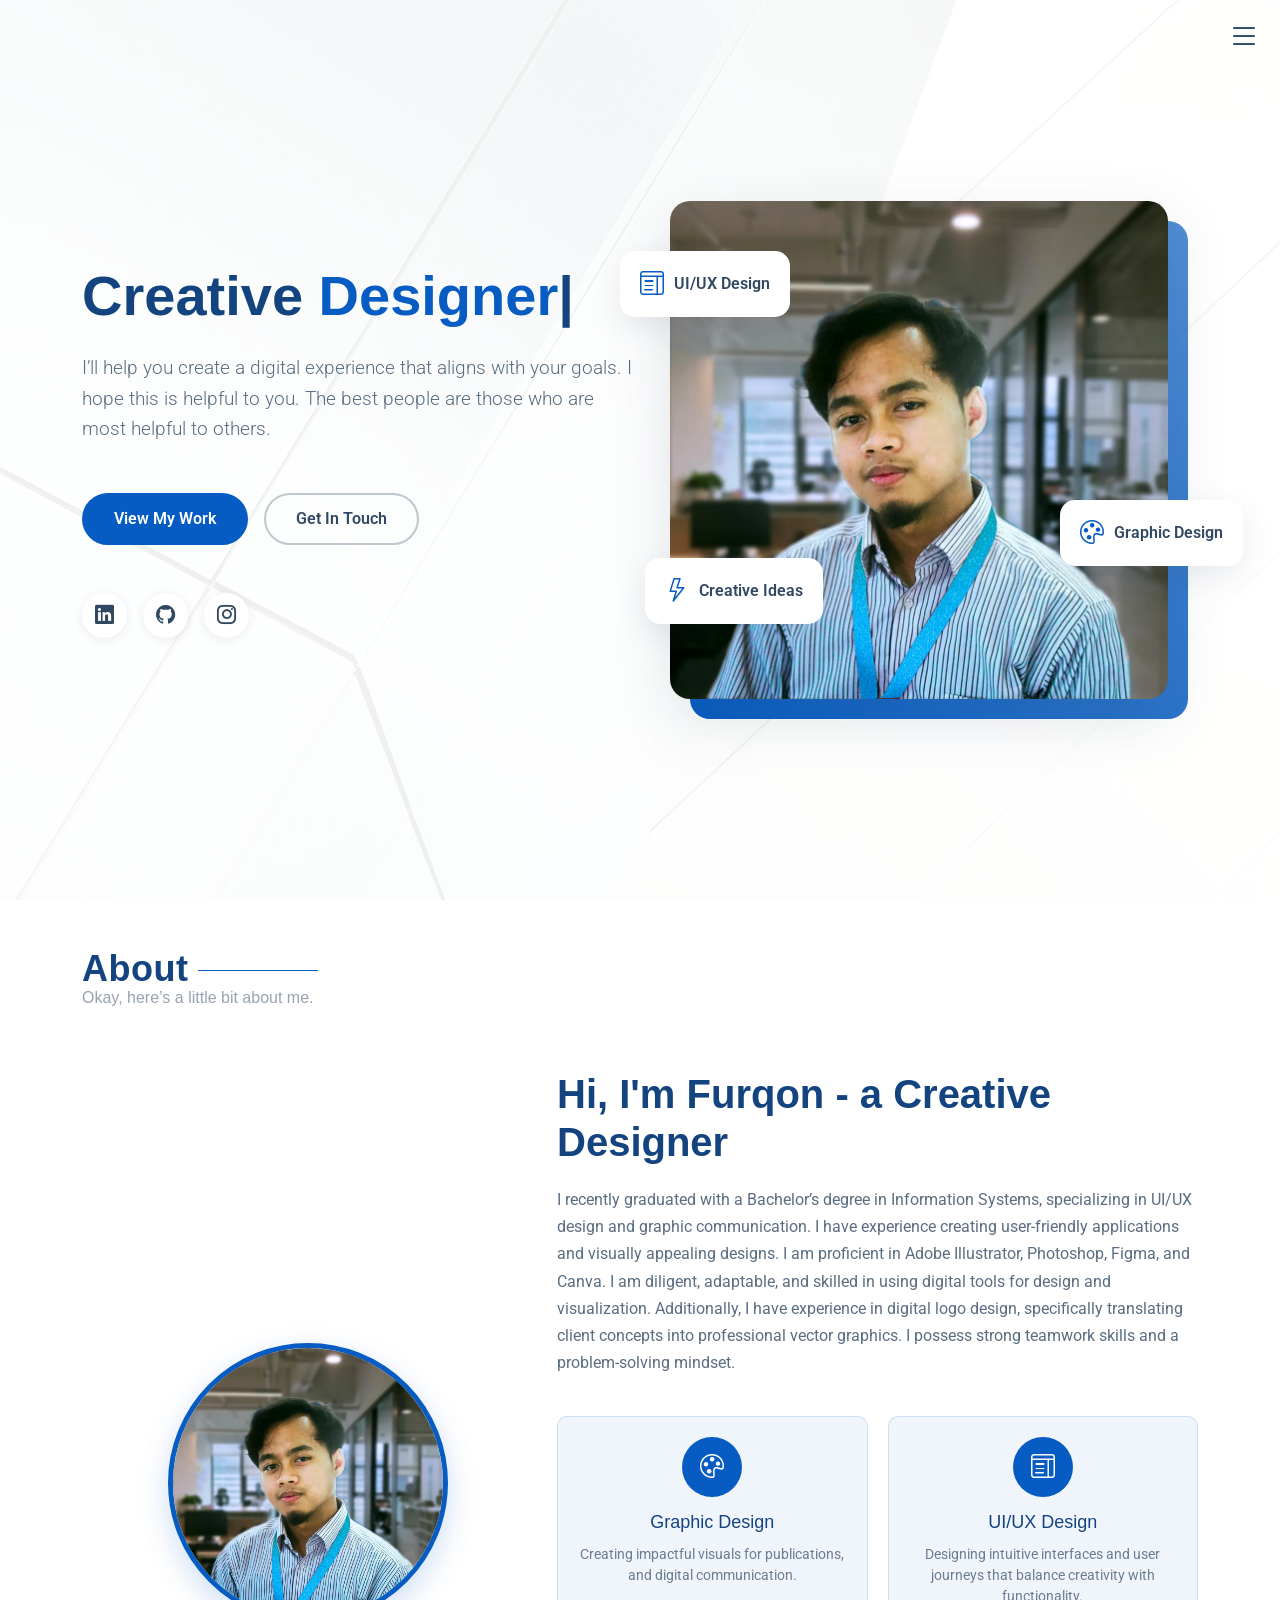
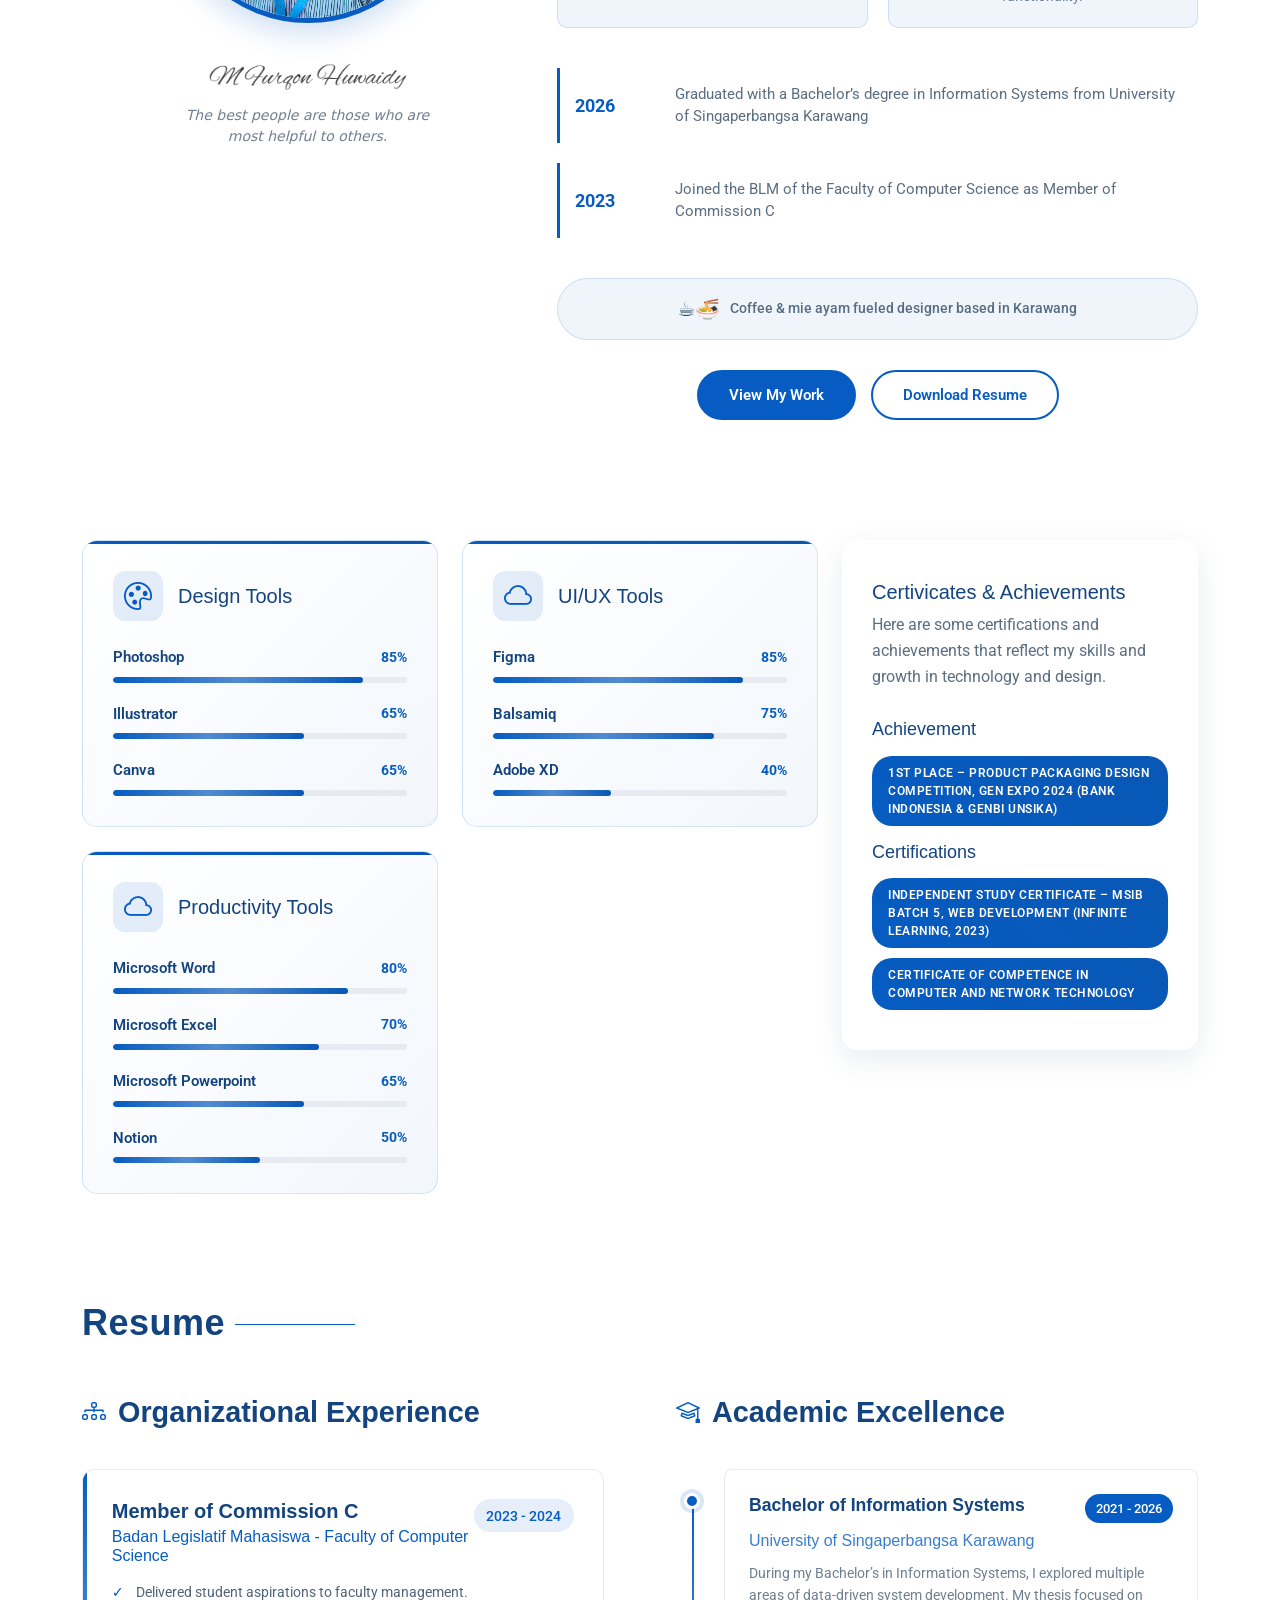
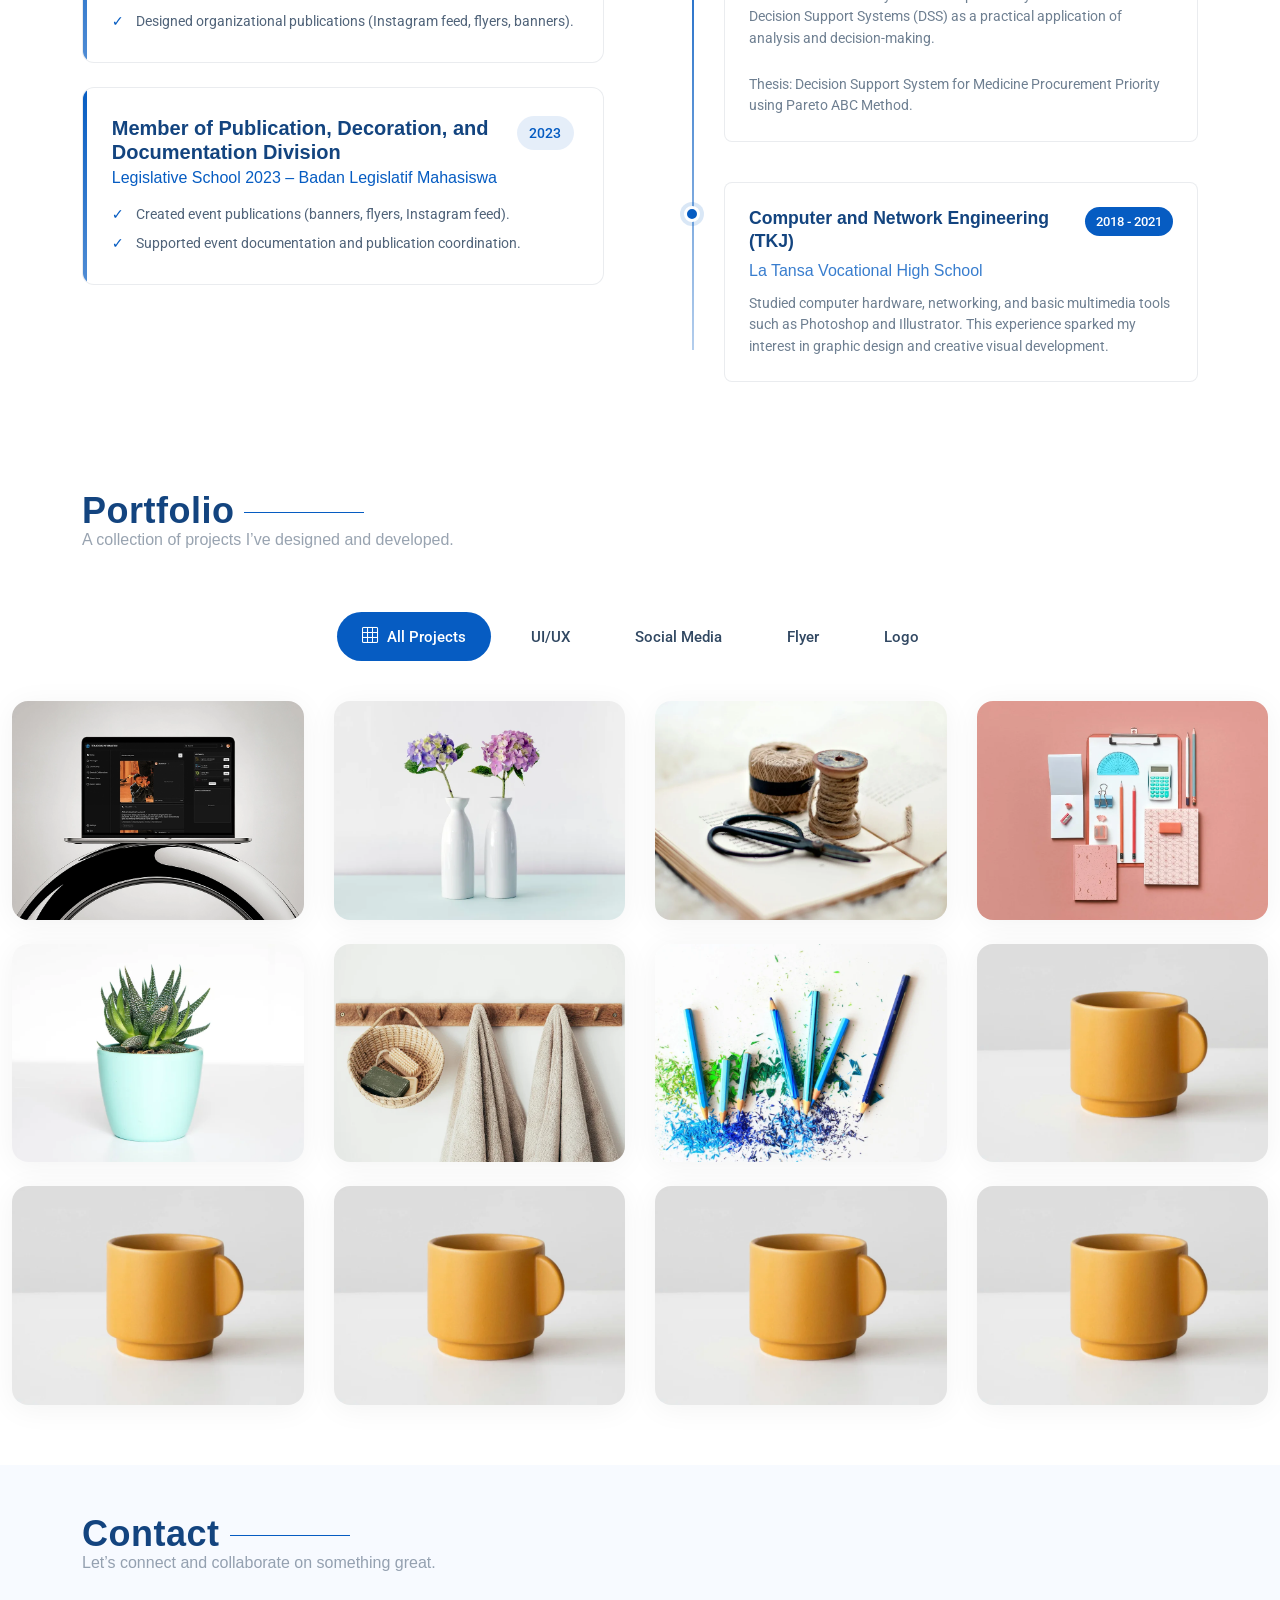
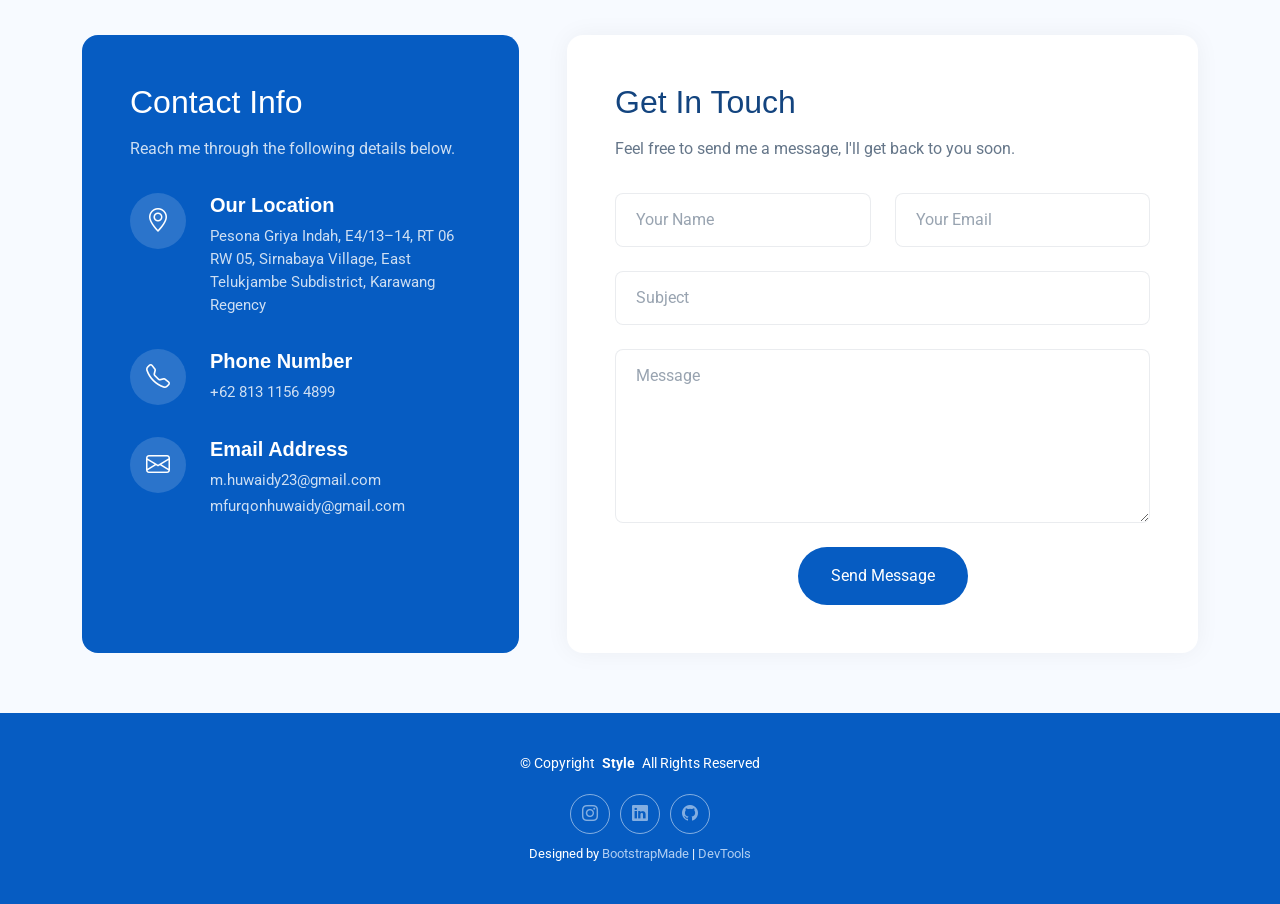
==== commit 4dde3ea0: "template-detail-portfolio" ====
--- a/index.html
+++ b/index.html
@@ -568,7 +568,7 @@
                         <a href="assets/img/portfolio/thumb/sialumni-thumb.webp" class="glightbox" data-gallery="portfolio-gallery-ui" data-glightbox="title: TENTATION; description: Praesent commodo cursus magna, vel scelerisque nisl consectetur.">
                           <i class="bi bi-arrows-angle-expand"></i>
                         </a>
-                        <a href="portfolio-details.html">
+                        <a href="portfolio-details1.html">
                           <i class="bi bi-arrow-right"></i>
                         </a>
                       </div>
--- a/assets/css/main.css
+++ b/assets/css/main.css
@@ -2826,6 +2826,29 @@
   }
 }
 
+/* modif */
+.project-meta-minimal {
+  border-top: 1px solid rgba(0, 0, 0, 0.1);
+  border-bottom: 1px solid rgba(0, 0, 0, 0.1);
+  padding: 15px 0;
+  margin: 25px 0;
+}
+
+.project-meta-minimal .meta-label {
+  font-size: 11px;
+  letter-spacing: 2px;
+  color: rgba(0, 0, 0, 0.35); 
+  font-weight: 400;
+}
+
+.project-meta-minimal .meta-value {
+  font-size: 13px;
+  color: rgba(0, 0, 0, 0.65);
+  font-weight: 400;
+}
+
+
+
 /*--------------------------------------------------------------
 # Service Details Section
 --------------------------------------------------------------*/
